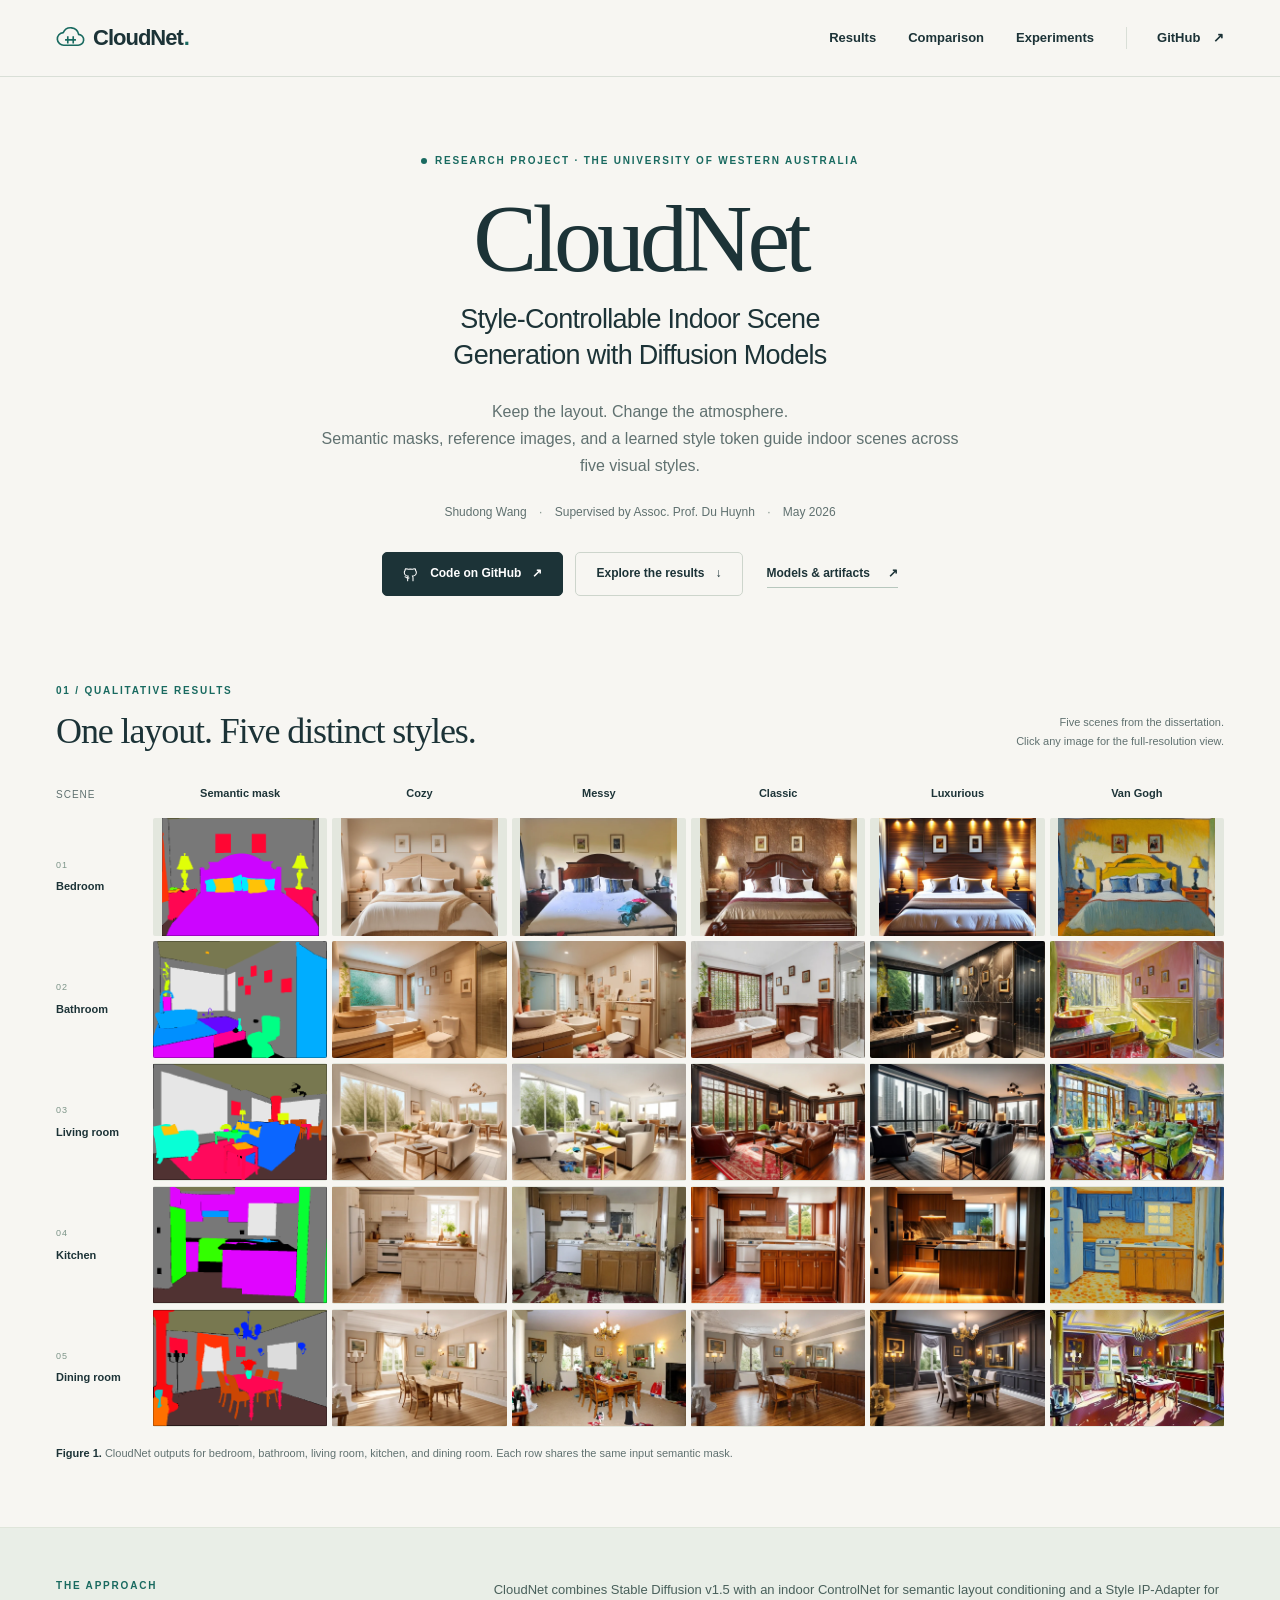
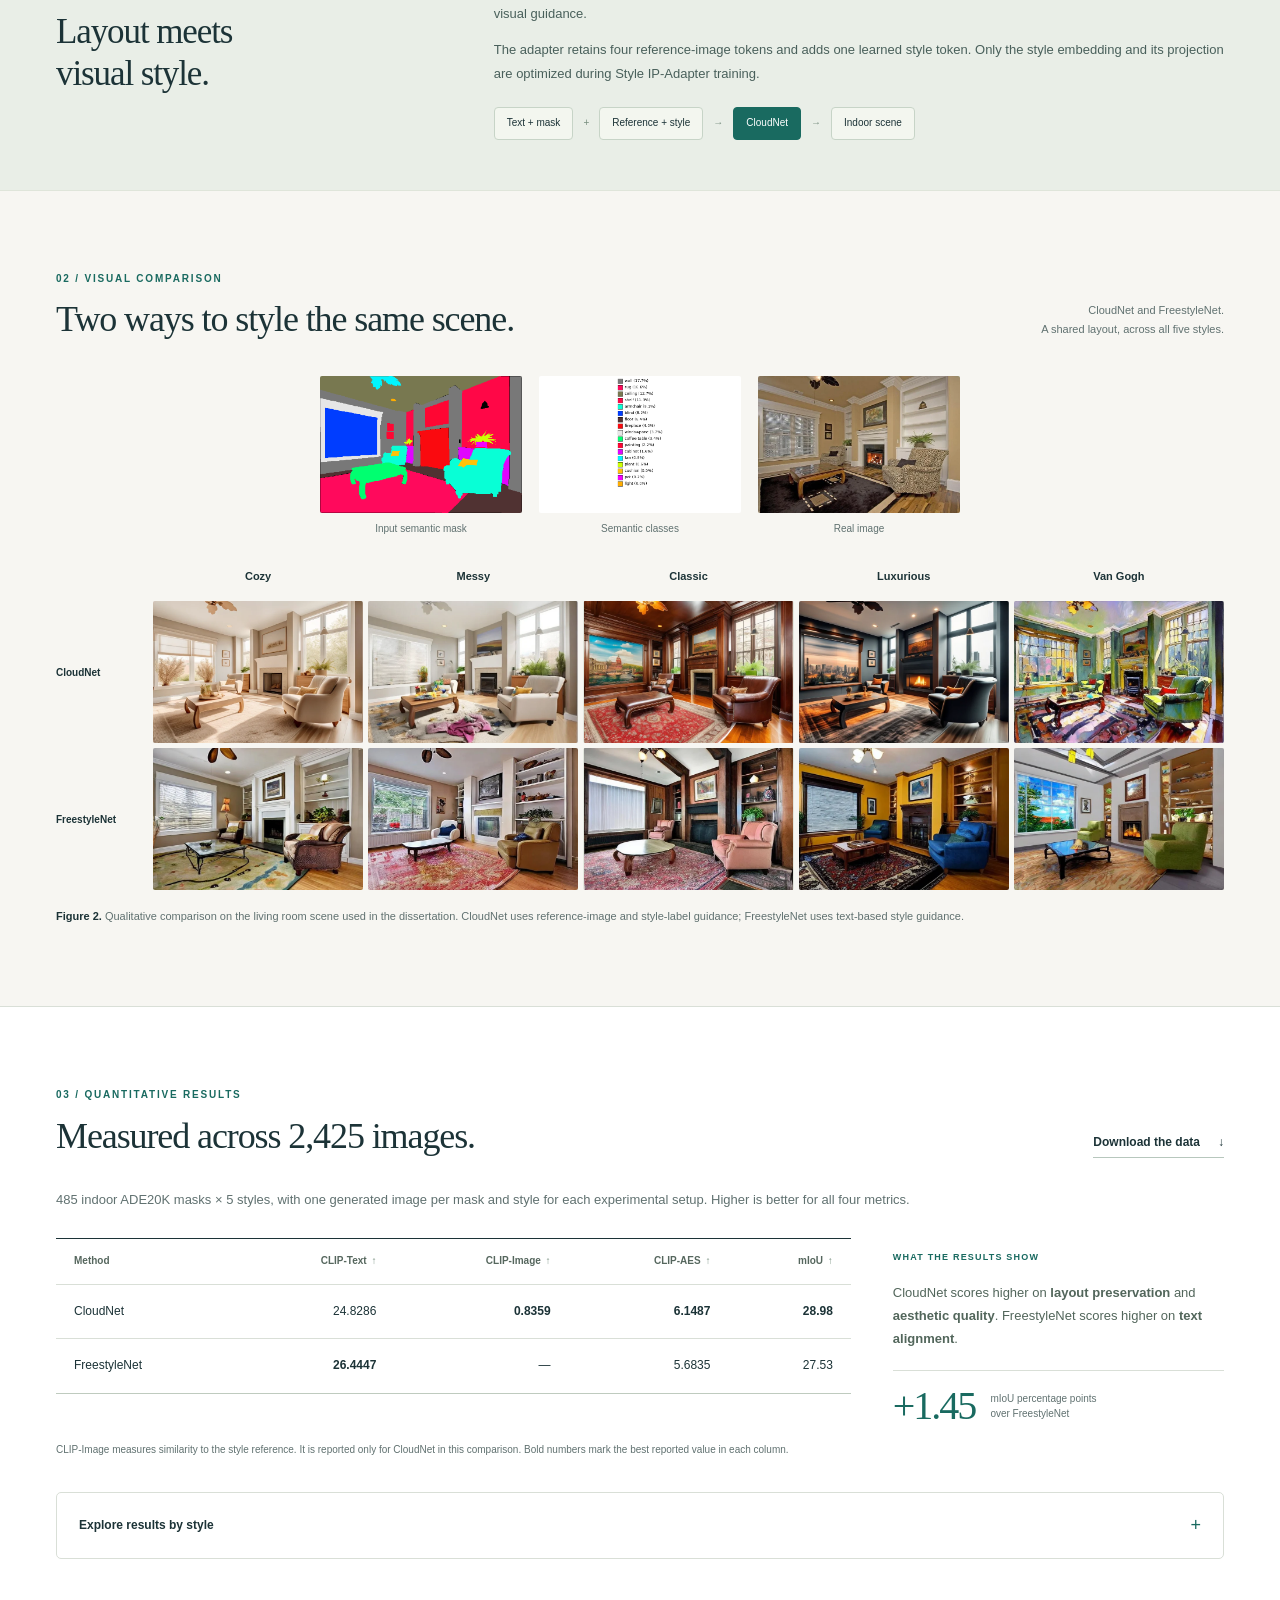
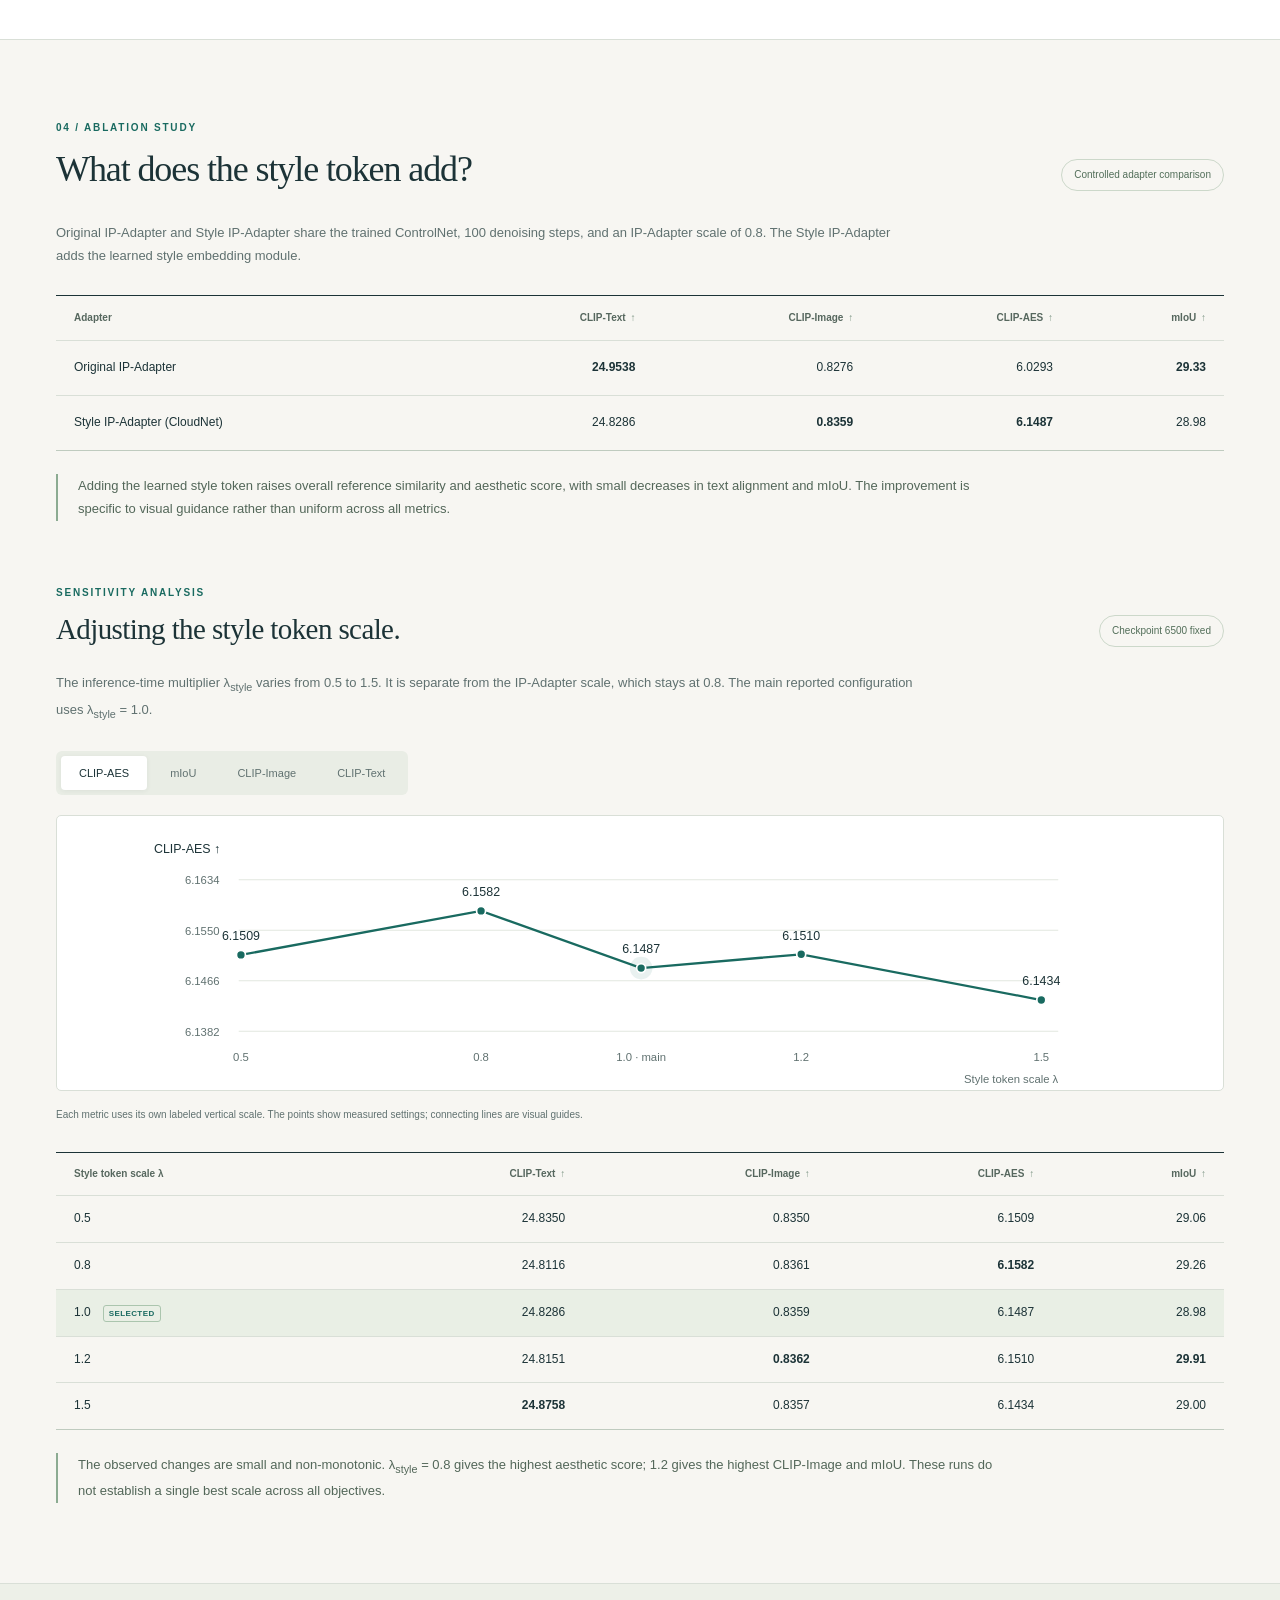
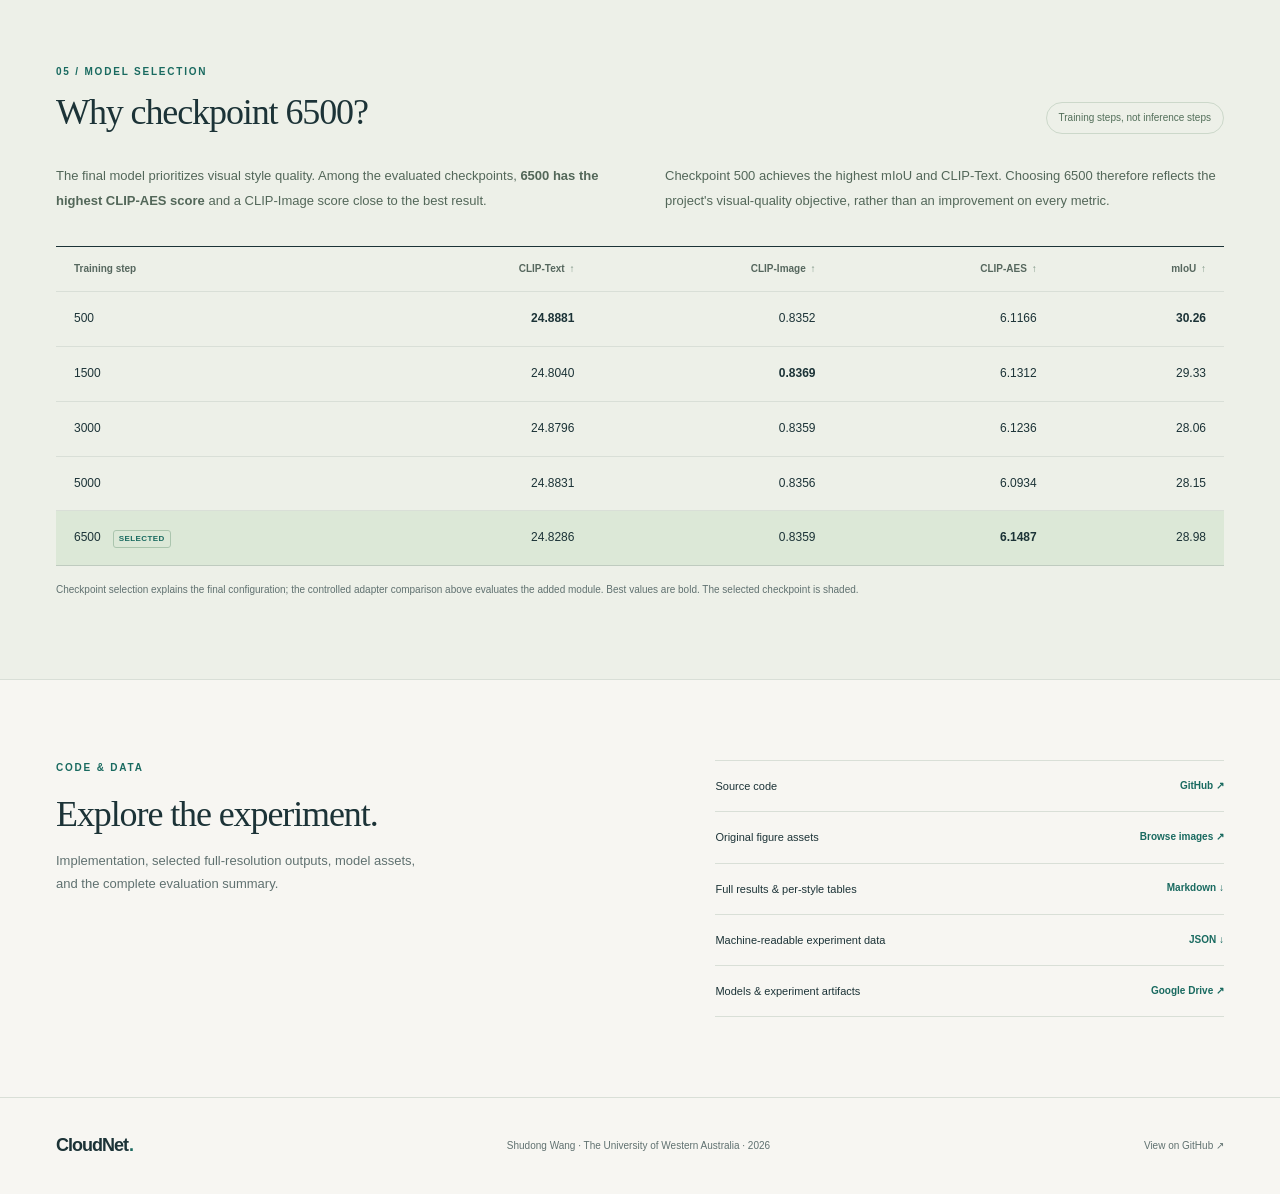
==== docs/index.html @ 9a9d9976 "Add CloudNet research project page and verified experiment results" ====
<!doctype html>
<html lang="en">
<head>
  <meta charset="utf-8">
  <meta name="viewport" content="width=device-width, initial-scale=1">
  <meta name="theme-color" content="#f7f6f2">
  <meta name="description" content="CloudNet: style-controllable indoor scene image generation with diffusion models. Explore five visual styles, semantic layout control, comparisons with FreestyleNet, and ablation studies.">
  <meta property="og:title" content="CloudNet · Style-Controllable Indoor Scene Generation">
  <meta property="og:description" content="One semantic layout, five visual styles. Explore CloudNet's qualitative results, benchmarks, and ablation studies.">
  <meta property="og:type" content="website">
  <meta property="og:url" content="https://cloudwang-uwa.github.io/CloudNet/">
  <meta property="og:image" content="https://cloudwang-uwa.github.io/CloudNet/assets/images/cloudNet/living_room/cozy.webp">
  <title>CloudNet · Style-Controllable Indoor Scene Generation</title>
  <link rel="icon" href="assets/favicon.svg" type="image/svg+xml">
  <link rel="stylesheet" href="assets/site.css">
  <link rel="canonical" href="https://cloudwang-uwa.github.io/CloudNet/">
  <script src="assets/site.js" defer></script>
</head>
<body>
  <a class="skip-link" href="#main">Skip to content</a>
  <header class="site-header">
    <div class="header-inner">
      <a class="wordmark" href="#" aria-label="CloudNet home"><svg viewBox="0 0 32 26" aria-hidden="true"><path d="M9 21h15a6 6 0 0 0 1-12A9 9 0 0 0 8 7a7 7 0 0 0 1 14Z"/><path d="M10 15h12M13 11v8M19 11v8"/></svg>CloudNet<span class="wordmark-dot">.</span></a>
      <nav aria-label="Main navigation"><a href="#results">Results</a><a href="#comparison">Comparison</a><a href="#experiments">Experiments</a><a class="nav-code" href="https://github.com/CloudWang-UWA/CloudNet">GitHub <span aria-hidden="true">↗</span></a></nav>
    </div>
  </header>
  <main id="main">
    <section class="hero container">
      <p class="eyebrow"><span></span> Research project · The University of Western Australia</p>
      <h1>CloudNet</h1>
      <p class="hero-title">Style-Controllable Indoor Scene<br class="desktop-break"> Generation with Diffusion Models</p>
      <p class="hero-description">Keep the layout. Change the atmosphere.<br>Semantic masks, reference images, and a learned style token guide indoor scenes across five visual styles.</p>
      <p class="byline">Shudong Wang <span>·</span> Supervised by Assoc. Prof. Du Huynh <span>·</span> May 2026</p>
      <div class="hero-links"><a class="button button-dark" href="https://github.com/CloudWang-UWA/CloudNet"><svg viewBox="0 0 24 24" aria-hidden="true"><path d="M9 18c-4 1-4-2-6-2m12 6v-4a4 4 0 0 0-1-3c3 0 6-2 6-5a4 4 0 0 0-1-3c0-1 0-2-1-3-2 0-3 1-4 1a13 13 0 0 0-6 0C7 5 6 4 4 4c-1 1-1 2-1 3a4 4 0 0 0-1 3c0 3 3 5 6 5a4 4 0 0 0-1 3v4"/></svg>Code on GitHub <span>↗</span></a><a class="button button-light" href="#quantitative">Explore the results <span>↓</span></a><a class="text-link" href="https://drive.google.com/drive/folders/1iIovFMHSRUaDWqW_M618lsFay0LqDjwX?usp=sharing">Models &amp; artifacts <span>↗</span></a></div>
    </section>

    <section id="results" class="section container gallery-section">
      <div class="section-heading"><div><p class="eyebrow">01 / Qualitative results</p><h2>One layout. Five distinct styles.</h2></div><p class="section-aside">Five scenes from the dissertation.<br>Click any image for the full-resolution view.</p></div>
      <div class="scroll-area" role="region" aria-label="Five scenes and five styles; scroll horizontally on small screens" tabindex="0"><div class="gallery-grid"><div class="grid-corner">Scene</div><div class="column-label">Semantic mask</div><div class="column-label">Cozy</div><div class="column-label">Messy</div><div class="column-label">Classic</div><div class="column-label">Luxurious</div><div class="column-label">Van Gogh</div><div class="row-label"><span>01</span>Bedroom</div><button class="image-button" type="button" data-full="qualitative_results/cloudNet/bedroom/mask.png" data-caption="Bedroom · input semantic mask" aria-label="Enlarge: Bedroom · input semantic mask"><img src="assets/images/cloudNet/bedroom/mask.webp" alt="Bedroom · input semantic mask" width="683" height="512" loading="eager" decoding="async"></button><button class="image-button" type="button" data-full="qualitative_results/cloudNet/bedroom/cozy.png" data-caption="Bedroom · Cozy · CloudNet" aria-label="Enlarge: Bedroom · Cozy · CloudNet"><img src="assets/images/cloudNet/bedroom/cozy.webp" alt="Bedroom · Cozy · CloudNet" width="683" height="512" loading="eager" decoding="async"></button><button class="image-button" type="button" data-full="qualitative_results/cloudNet/bedroom/messy.png" data-caption="Bedroom · Messy · CloudNet" aria-label="Enlarge: Bedroom · Messy · CloudNet"><img src="assets/images/cloudNet/bedroom/messy.webp" alt="Bedroom · Messy · CloudNet" width="683" height="512" loading="eager" decoding="async"></button><button class="image-button" type="button" data-full="qualitative_results/cloudNet/bedroom/classic.png" data-caption="Bedroom · Classic · CloudNet" aria-label="Enlarge: Bedroom · Classic · CloudNet"><img src="assets/images/cloudNet/bedroom/classic.webp" alt="Bedroom · Classic · CloudNet" width="683" height="512" loading="eager" decoding="async"></button><button class="image-button" type="button" data-full="qualitative_results/cloudNet/bedroom/luxurious.png" data-caption="Bedroom · Luxurious · CloudNet" aria-label="Enlarge: Bedroom · Luxurious · CloudNet"><img src="assets/images/cloudNet/bedroom/luxurious.webp" alt="Bedroom · Luxurious · CloudNet" width="683" height="512" loading="eager" decoding="async"></button><button class="image-button" type="button" data-full="qualitative_results/cloudNet/bedroom/van_gogh.png" data-caption="Bedroom · Van Gogh · CloudNet" aria-label="Enlarge: Bedroom · Van Gogh · CloudNet"><img src="assets/images/cloudNet/bedroom/van_gogh.webp" alt="Bedroom · Van Gogh · CloudNet" width="683" height="512" loading="eager" decoding="async"></button><div class="row-label"><span>02</span>Bathroom</div><button class="image-button" type="button" data-full="qualitative_results/cloudNet/bathroom/mask.png" data-caption="Bathroom · input semantic mask" aria-label="Enlarge: Bathroom · input semantic mask"><img src="assets/images/cloudNet/bathroom/mask.webp" alt="Bathroom · input semantic mask" width="720" height="482" loading="eager" decoding="async"></button><button class="image-button" type="button" data-full="qualitative_results/cloudNet/bathroom/cozy.png" data-caption="Bathroom · Cozy · CloudNet" aria-label="Enlarge: Bathroom · Cozy · CloudNet"><img src="assets/images/cloudNet/bathroom/cozy.webp" alt="Bathroom · Cozy · CloudNet" width="720" height="482" loading="eager" decoding="async"></button><button class="image-button" type="button" data-full="qualitative_results/cloudNet/bathroom/messy.png" data-caption="Bathroom · Messy · CloudNet" aria-label="Enlarge: Bathroom · Messy · CloudNet"><img src="assets/images/cloudNet/bathroom/messy.webp" alt="Bathroom · Messy · CloudNet" width="720" height="482" loading="eager" decoding="async"></button><button class="image-button" type="button" data-full="qualitative_results/cloudNet/bathroom/classic.png" data-caption="Bathroom · Classic · CloudNet" aria-label="Enlarge: Bathroom · Classic · CloudNet"><img src="assets/images/cloudNet/bathroom/classic.webp" alt="Bathroom · Classic · CloudNet" width="720" height="482" loading="eager" decoding="async"></button><button class="image-button" type="button" data-full="qualitative_results/cloudNet/bathroom/luxurious.png" data-caption="Bathroom · Luxurious · CloudNet" aria-label="Enlarge: Bathroom · Luxurious · CloudNet"><img src="assets/images/cloudNet/bathroom/luxurious.webp" alt="Bathroom · Luxurious · CloudNet" width="720" height="482" loading="eager" decoding="async"></button><button class="image-button" type="button" data-full="qualitative_results/cloudNet/bathroom/van_gogh.png" data-caption="Bathroom · Van Gogh · CloudNet" aria-label="Enlarge: Bathroom · Van Gogh · CloudNet"><img src="assets/images/cloudNet/bathroom/van_gogh.webp" alt="Bathroom · Van Gogh · CloudNet" width="720" height="482" loading="eager" decoding="async"></button><div class="row-label"><span>03</span>Living room</div><button class="image-button" type="button" data-full="qualitative_results/cloudNet/living_room/mask.png" data-caption="Living room · input semantic mask" aria-label="Enlarge: Living room · input semantic mask"><img src="assets/images/cloudNet/living_room/mask.webp" alt="Living room · input semantic mask" width="720" height="480" loading="eager" decoding="async"></button><button class="image-button" type="button" data-full="qualitative_results/cloudNet/living_room/cozy.png" data-caption="Living room · Cozy · CloudNet" aria-label="Enlarge: Living room · Cozy · CloudNet"><img src="assets/images/cloudNet/living_room/cozy.webp" alt="Living room · Cozy · CloudNet" width="720" height="480" loading="eager" decoding="async"></button><button class="image-button" type="button" data-full="qualitative_results/cloudNet/living_room/messy.png" data-caption="Living room · Messy · CloudNet" aria-label="Enlarge: Living room · Messy · CloudNet"><img src="assets/images/cloudNet/living_room/messy.webp" alt="Living room · Messy · CloudNet" width="720" height="480" loading="eager" decoding="async"></button><button class="image-button" type="button" data-full="qualitative_results/cloudNet/living_room/classic.png" data-caption="Living room · Classic · CloudNet" aria-label="Enlarge: Living room · Classic · CloudNet"><img src="assets/images/cloudNet/living_room/classic.webp" alt="Living room · Classic · CloudNet" width="720" height="480" loading="eager" decoding="async"></button><button class="image-button" type="button" data-full="qualitative_results/cloudNet/living_room/luxurious.png" data-caption="Living room · Luxurious · CloudNet" aria-label="Enlarge: Living room · Luxurious · CloudNet"><img src="assets/images/cloudNet/living_room/luxurious.webp" alt="Living room · Luxurious · CloudNet" width="720" height="480" loading="eager" decoding="async"></button><button class="image-button" type="button" data-full="qualitative_results/cloudNet/living_room/van_gogh.png" data-caption="Living room · Van Gogh · CloudNet" aria-label="Enlarge: Living room · Van Gogh · CloudNet"><img src="assets/images/cloudNet/living_room/van_gogh.webp" alt="Living room · Van Gogh · CloudNet" width="720" height="480" loading="eager" decoding="async"></button><div class="row-label"><span>04</span>Kitchen</div><button class="image-button" type="button" data-full="qualitative_results/cloudNet/kitchen/mask.png" data-caption="Kitchen · input semantic mask" aria-label="Enlarge: Kitchen · input semantic mask"><img src="assets/images/cloudNet/kitchen/mask.webp" alt="Kitchen · input semantic mask" width="720" height="480" loading="eager" decoding="async"></button><button class="image-button" type="button" data-full="qualitative_results/cloudNet/kitchen/cozy.png" data-caption="Kitchen · Cozy · CloudNet" aria-label="Enlarge: Kitchen · Cozy · CloudNet"><img src="assets/images/cloudNet/kitchen/cozy.webp" alt="Kitchen · Cozy · CloudNet" width="720" height="480" loading="eager" decoding="async"></button><button class="image-button" type="button" data-full="qualitative_results/cloudNet/kitchen/messy.png" data-caption="Kitchen · Messy · CloudNet" aria-label="Enlarge: Kitchen · Messy · CloudNet"><img src="assets/images/cloudNet/kitchen/messy.webp" alt="Kitchen · Messy · CloudNet" width="720" height="480" loading="eager" decoding="async"></button><button class="image-button" type="button" data-full="qualitative_results/cloudNet/kitchen/classic.png" data-caption="Kitchen · Classic · CloudNet" aria-label="Enlarge: Kitchen · Classic · CloudNet"><img src="assets/images/cloudNet/kitchen/classic.webp" alt="Kitchen · Classic · CloudNet" width="720" height="480" loading="eager" decoding="async"></button><button class="image-button" type="button" data-full="qualitative_results/cloudNet/kitchen/luxurious.png" data-caption="Kitchen · Luxurious · CloudNet" aria-label="Enlarge: Kitchen · Luxurious · CloudNet"><img src="assets/images/cloudNet/kitchen/luxurious.webp" alt="Kitchen · Luxurious · CloudNet" width="720" height="480" loading="eager" decoding="async"></button><button class="image-button" type="button" data-full="qualitative_results/cloudNet/kitchen/van_gogh.png" data-caption="Kitchen · Van Gogh · CloudNet" aria-label="Enlarge: Kitchen · Van Gogh · CloudNet"><img src="assets/images/cloudNet/kitchen/van_gogh.webp" alt="Kitchen · Van Gogh · CloudNet" width="720" height="480" loading="eager" decoding="async"></button><div class="row-label"><span>05</span>Dining room</div><button class="image-button" type="button" data-full="qualitative_results/cloudNet/dining_room/mask.png" data-caption="Dining room · input semantic mask" aria-label="Enlarge: Dining room · input semantic mask"><img src="assets/images/cloudNet/dining_room/mask.webp" alt="Dining room · input semantic mask" width="720" height="482" loading="eager" decoding="async"></button><button class="image-button" type="button" data-full="qualitative_results/cloudNet/dining_room/cozy.png" data-caption="Dining room · Cozy · CloudNet" aria-label="Enlarge: Dining room · Cozy · CloudNet"><img src="assets/images/cloudNet/dining_room/cozy.webp" alt="Dining room · Cozy · CloudNet" width="720" height="482" loading="eager" decoding="async"></button><button class="image-button" type="button" data-full="qualitative_results/cloudNet/dining_room/messy.png" data-caption="Dining room · Messy · CloudNet" aria-label="Enlarge: Dining room · Messy · CloudNet"><img src="assets/images/cloudNet/dining_room/messy.webp" alt="Dining room · Messy · CloudNet" width="720" height="482" loading="eager" decoding="async"></button><button class="image-button" type="button" data-full="qualitative_results/cloudNet/dining_room/classic.png" data-caption="Dining room · Classic · CloudNet" aria-label="Enlarge: Dining room · Classic · CloudNet"><img src="assets/images/cloudNet/dining_room/classic.webp" alt="Dining room · Classic · CloudNet" width="720" height="482" loading="eager" decoding="async"></button><button class="image-button" type="button" data-full="qualitative_results/cloudNet/dining_room/luxurious.png" data-caption="Dining room · Luxurious · CloudNet" aria-label="Enlarge: Dining room · Luxurious · CloudNet"><img src="assets/images/cloudNet/dining_room/luxurious.webp" alt="Dining room · Luxurious · CloudNet" width="720" height="482" loading="eager" decoding="async"></button><button class="image-button" type="button" data-full="qualitative_results/cloudNet/dining_room/van_gogh.png" data-caption="Dining room · Van Gogh · CloudNet" aria-label="Enlarge: Dining room · Van Gogh · CloudNet"><img src="assets/images/cloudNet/dining_room/van_gogh.webp" alt="Dining room · Van Gogh · CloudNet" width="720" height="482" loading="eager" decoding="async"></button></div></div>
      <p class="figure-note"><span>Figure 1.</span> CloudNet outputs for bedroom, bathroom, living room, kitchen, and dining room. Each row shares the same input semantic mask. <span class="mobile-note">Swipe to see every style.</span></p>
    </section>

    <section class="about-strip"><div class="container about-inner"><div><p class="eyebrow">The approach</p><h2>Layout meets<br>visual style.</h2></div><div><p>CloudNet combines Stable Diffusion v1.5 with an indoor ControlNet for semantic layout conditioning and a Style IP-Adapter for visual guidance.</p><p>The adapter retains four reference-image tokens and adds one learned style token. Only the style embedding and its projection are optimized during Style IP-Adapter training.</p><div class="method-flow" aria-label="Text prompt and semantic mask and reference image plus style label lead to CloudNet then a stylized scene"><span>Text + mask</span><b>+</b><span>Reference + style</span><b>→</b><strong>CloudNet</strong><b>→</b><span>Indoor scene</span></div></div></div></section>

    <section id="comparison" class="section container">
      <div class="section-heading"><div><p class="eyebrow">02 / Visual comparison</p><h2>Two ways to style the same scene.</h2></div><p class="section-aside">CloudNet and FreestyleNet.<br>A shared layout, across all five styles.</p></div>
      <div class="context-row"><figure><button class="image-button" type="button" data-full="qualitative_results/comparison/cloudnet/mask.png" data-caption="Input semantic mask" aria-label="Enlarge: Input semantic mask"><img src="assets/images/comparison/cloudnet/mask.webp" alt="Input semantic mask" width="720" height="487" loading="lazy" decoding="async"></button><figcaption>Input semantic mask</figcaption></figure><figure><button class="image-button" type="button" data-full="qualitative_results/comparison/cloudnet/legend.png" data-caption="Semantic classes" aria-label="Enlarge: Semantic classes"><img src="assets/images/comparison/cloudnet/legend.webp" alt="Semantic classes" width="185" height="512" loading="lazy" decoding="async"></button><figcaption>Semantic classes</figcaption></figure><figure><button class="image-button" type="button" data-full="qualitative_results/comparison/cloudnet/original.png" data-caption="Real image" aria-label="Enlarge: Real image"><img src="assets/images/comparison/cloudnet/original.webp" alt="Real image" width="720" height="487" loading="lazy" decoding="async"></button><figcaption>Real image</figcaption></figure></div><div class="scroll-area"><div class="comparison-grid"><div></div><div class="column-label">Cozy</div><div class="column-label">Messy</div><div class="column-label">Classic</div><div class="column-label">Luxurious</div><div class="column-label">Van Gogh</div><div class="row-label model-label">CloudNet</div><button class="image-button" type="button" data-full="qualitative_results/comparison/cloudnet/cozy.png" data-caption="Living room · Cozy · CloudNet" aria-label="Enlarge: Living room · Cozy · CloudNet"><img src="assets/images/comparison/cloudnet/cozy.webp" alt="Living room · Cozy · CloudNet" width="720" height="487" loading="lazy" decoding="async"></button><button class="image-button" type="button" data-full="qualitative_results/comparison/cloudnet/messy.png" data-caption="Living room · Messy · CloudNet" aria-label="Enlarge: Living room · Messy · CloudNet"><img src="assets/images/comparison/cloudnet/messy.webp" alt="Living room · Messy · CloudNet" width="720" height="487" loading="lazy" decoding="async"></button><button class="image-button" type="button" data-full="qualitative_results/comparison/cloudnet/classic.png" data-caption="Living room · Classic · CloudNet" aria-label="Enlarge: Living room · Classic · CloudNet"><img src="assets/images/comparison/cloudnet/classic.webp" alt="Living room · Classic · CloudNet" width="720" height="487" loading="lazy" decoding="async"></button><button class="image-button" type="button" data-full="qualitative_results/comparison/cloudnet/luxurious.png" data-caption="Living room · Luxurious · CloudNet" aria-label="Enlarge: Living room · Luxurious · CloudNet"><img src="assets/images/comparison/cloudnet/luxurious.webp" alt="Living room · Luxurious · CloudNet" width="720" height="487" loading="lazy" decoding="async"></button><button class="image-button" type="button" data-full="qualitative_results/comparison/cloudnet/van_gogh.png" data-caption="Living room · Van Gogh · CloudNet" aria-label="Enlarge: Living room · Van Gogh · CloudNet"><img src="assets/images/comparison/cloudnet/van_gogh.webp" alt="Living room · Van Gogh · CloudNet" width="720" height="487" loading="lazy" decoding="async"></button><div class="row-label model-label">FreestyleNet</div><button class="image-button" type="button" data-full="qualitative_results/comparison/freestylenet/cozy.png" data-caption="Living room · Cozy · FreestyleNet" aria-label="Enlarge: Living room · Cozy · FreestyleNet"><img src="assets/images/comparison/freestylenet/cozy.webp" alt="Living room · Cozy · FreestyleNet" width="720" height="487" loading="lazy" decoding="async"></button><button class="image-button" type="button" data-full="qualitative_results/comparison/freestylenet/messy.png" data-caption="Living room · Messy · FreestyleNet" aria-label="Enlarge: Living room · Messy · FreestyleNet"><img src="assets/images/comparison/freestylenet/messy.webp" alt="Living room · Messy · FreestyleNet" width="720" height="487" loading="lazy" decoding="async"></button><button class="image-button" type="button" data-full="qualitative_results/comparison/freestylenet/classic.png" data-caption="Living room · Classic · FreestyleNet" aria-label="Enlarge: Living room · Classic · FreestyleNet"><img src="assets/images/comparison/freestylenet/classic.webp" alt="Living room · Classic · FreestyleNet" width="720" height="487" loading="lazy" decoding="async"></button><button class="image-button" type="button" data-full="qualitative_results/comparison/freestylenet/luxurious.png" data-caption="Living room · Luxurious · FreestyleNet" aria-label="Enlarge: Living room · Luxurious · FreestyleNet"><img src="assets/images/comparison/freestylenet/luxurious.webp" alt="Living room · Luxurious · FreestyleNet" width="720" height="487" loading="lazy" decoding="async"></button><button class="image-button" type="button" data-full="qualitative_results/comparison/freestylenet/van_gogh.png" data-caption="Living room · Van Gogh · FreestyleNet" aria-label="Enlarge: Living room · Van Gogh · FreestyleNet"><img src="assets/images/comparison/freestylenet/van_gogh.webp" alt="Living room · Van Gogh · FreestyleNet" width="720" height="487" loading="lazy" decoding="async"></button></div></div>
      <p class="figure-note"><span>Figure 2.</span> Qualitative comparison on the living room scene used in the dissertation. CloudNet uses reference-image and style-label guidance; FreestyleNet uses text-based style guidance.</p>
    </section>

    <section id="quantitative" class="section section-tinted">
      <div class="container">
        <div class="section-heading"><div><p class="eyebrow">03 / Quantitative results</p><h2>Measured across 2,425 images.</h2></div><a class="text-link" href="assets/results.csv" download>Download the data <span>↓</span></a></div>
        <p class="section-intro">485 indoor ADE20K masks × 5 styles, with one generated image per mask and style for each experimental setup. Higher is better for all four metrics.</p>
        <div class="benchmark-layout"><div class="table-wrap"><table><caption class="sr-only">Method</caption><thead><tr><th scope="col">Method</th><th scope="col">CLIP-Text <span aria-label="higher is better">↑</span></th><th scope="col">CLIP-Image <span aria-label="higher is better">↑</span></th><th scope="col">CLIP-AES <span aria-label="higher is better">↑</span></th><th scope="col">mIoU <span aria-label="higher is better">↑</span></th></tr></thead><tbody><tr><th scope="row">CloudNet</th><td>24.8286</td><td><strong>0.8359</strong></td><td><strong>6.1487</strong></td><td><strong>28.98</strong></td></tr><tr><th scope="row">FreestyleNet</th><td><strong>26.4447</strong></td><td><span aria-label="Not reported">—</span></td><td>5.6835</td><td>27.53</td></tr></tbody></table></div><div class="finding"><span class="finding-label">What the results show</span><p>CloudNet scores higher on <strong>layout preservation</strong> and <strong>aesthetic quality</strong>. FreestyleNet scores higher on <strong>text alignment</strong>.</p><div class="delta-line"><strong>+1.45</strong><span>mIoU percentage points<br>over FreestyleNet</span></div></div></div>
        <p class="table-note">CLIP-Image measures similarity to the style reference. It is reported only for CloudNet in this comparison. Bold numbers mark the best reported value in each column.</p>
        <details class="style-details"><summary>Explore results by style <span aria-hidden="true">+</span></summary><div class="style-explorer"><div class="explorer-controls"><p>Compare the two methods across individual styles.</p><label>Metric <select id="style-metric"><option value="miou">mIoU · layout preservation</option><option value="clip_aes">CLIP-AES · aesthetic quality</option><option value="clip_text">CLIP-Text · text alignment</option></select></label></div><div class="chart-legend"><span class="legend-cloud">CloudNet</span><span class="legend-free">FreestyleNet</span></div><div id="style-chart" aria-live="polite"></div><p class="table-note">Bar lengths start at zero. Exact scores are shown beside each bar.</p></div></details>
      </div>
    </section>

    <section id="experiments" class="section container">
      <div class="section-heading"><div><p class="eyebrow">04 / Ablation study</p><h2>What does the style token add?</h2></div><span class="study-tag">Controlled adapter comparison</span></div>
      <p class="section-intro">Original IP-Adapter and Style IP-Adapter share the trained ControlNet, 100 denoising steps, and an IP-Adapter scale of 0.8. The Style IP-Adapter adds the learned style embedding module.</p>
      <div class="table-wrap"><table><caption class="sr-only">Adapter</caption><thead><tr><th scope="col">Adapter</th><th scope="col">CLIP-Text <span aria-label="higher is better">↑</span></th><th scope="col">CLIP-Image <span aria-label="higher is better">↑</span></th><th scope="col">CLIP-AES <span aria-label="higher is better">↑</span></th><th scope="col">mIoU <span aria-label="higher is better">↑</span></th></tr></thead><tbody><tr><th scope="row">Original IP-Adapter</th><td><strong>24.9538</strong></td><td>0.8276</td><td>6.0293</td><td><strong>29.33</strong></td></tr><tr><th scope="row">Style IP-Adapter (CloudNet)</th><td>24.8286</td><td><strong>0.8359</strong></td><td><strong>6.1487</strong></td><td>28.98</td></tr></tbody></table></div>
      <p class="study-takeaway">Adding the learned style token raises overall reference similarity and aesthetic score, with small decreases in text alignment and mIoU. The improvement is specific to visual guidance rather than uniform across all metrics.</p>

      <div class="subsection-heading"><div><p class="eyebrow">Sensitivity analysis</p><h3>Adjusting the style token scale.</h3></div><span class="study-tag">Checkpoint 6500 fixed</span></div>
      <p class="section-intro">The inference-time multiplier λ<sub>style</sub> varies from 0.5 to 1.5. It is separate from the IP-Adapter scale, which stays at 0.8. The main reported configuration uses λ<sub>style</sub> = 1.0.</p>
      <div class="trend-controls" role="group" aria-label="Style token scale chart metric"><button type="button" data-trend="clip_aes" aria-pressed="true">CLIP-AES</button><button type="button" data-trend="miou" aria-pressed="false">mIoU</button><button type="button" data-trend="clip_image" aria-pressed="false">CLIP-Image</button><button type="button" data-trend="clip_text" aria-pressed="false">CLIP-Text</button></div>
      <div id="scale-chart" class="trend-chart" aria-live="polite"></div>
      <p class="table-note">Each metric uses its own labeled vertical scale. The points show measured settings; connecting lines are visual guides.</p>
      <div class="table-wrap compact-table"><table><caption class="sr-only">Style token scale λ</caption><thead><tr><th scope="col">Style token scale λ</th><th scope="col">CLIP-Text <span aria-label="higher is better">↑</span></th><th scope="col">CLIP-Image <span aria-label="higher is better">↑</span></th><th scope="col">CLIP-AES <span aria-label="higher is better">↑</span></th><th scope="col">mIoU <span aria-label="higher is better">↑</span></th></tr></thead><tbody><tr><th scope="row">0.5</th><td>24.8350</td><td>0.8350</td><td>6.1509</td><td>29.06</td></tr><tr><th scope="row">0.8</th><td>24.8116</td><td>0.8361</td><td><strong>6.1582</strong></td><td>29.26</td></tr><tr class="selected-row"><th scope="row">1.0<span class="row-badge">Selected</span></th><td>24.8286</td><td>0.8359</td><td>6.1487</td><td>28.98</td></tr><tr><th scope="row">1.2</th><td>24.8151</td><td><strong>0.8362</strong></td><td>6.1510</td><td><strong>29.91</strong></td></tr><tr><th scope="row">1.5</th><td><strong>24.8758</strong></td><td>0.8357</td><td>6.1434</td><td>29.00</td></tr></tbody></table></div>
      <p class="study-takeaway">The observed changes are small and non-monotonic. λ<sub>style</sub> = 0.8 gives the highest aesthetic score; 1.2 gives the highest CLIP-Image and mIoU. These runs do not establish a single best scale across all objectives.</p>
    </section>

    <section id="checkpoint" class="section checkpoint-section"><div class="container">
      <div class="section-heading"><div><p class="eyebrow">05 / Model selection</p><h2>Why checkpoint 6500?</h2></div><span class="study-tag">Training steps, not inference steps</span></div>
      <div class="checkpoint-explanation"><p>The final model prioritizes visual style quality. Among the evaluated checkpoints, <strong>6500 has the highest CLIP-AES score</strong> and a CLIP-Image score close to the best result.</p><p>Checkpoint 500 achieves the highest mIoU and CLIP-Text. Choosing 6500 therefore reflects the project's visual-quality objective, rather than an improvement on every metric.</p></div>
      <div class="table-wrap"><table><caption class="sr-only">Training step</caption><thead><tr><th scope="col">Training step</th><th scope="col">CLIP-Text <span aria-label="higher is better">↑</span></th><th scope="col">CLIP-Image <span aria-label="higher is better">↑</span></th><th scope="col">CLIP-AES <span aria-label="higher is better">↑</span></th><th scope="col">mIoU <span aria-label="higher is better">↑</span></th></tr></thead><tbody><tr><th scope="row">500</th><td><strong>24.8881</strong></td><td>0.8352</td><td>6.1166</td><td><strong>30.26</strong></td></tr><tr><th scope="row">1500</th><td>24.8040</td><td><strong>0.8369</strong></td><td>6.1312</td><td>29.33</td></tr><tr><th scope="row">3000</th><td>24.8796</td><td>0.8359</td><td>6.1236</td><td>28.06</td></tr><tr><th scope="row">5000</th><td>24.8831</td><td>0.8356</td><td>6.0934</td><td>28.15</td></tr><tr class="selected-row"><th scope="row">6500<span class="row-badge">Selected</span></th><td>24.8286</td><td>0.8359</td><td><strong>6.1487</strong></td><td>28.98</td></tr></tbody></table></div>
      <p class="table-note">Checkpoint selection explains the final configuration; the controlled adapter comparison above evaluates the added module. Best values are bold. The selected checkpoint is shaded.</p>
    </div></section>

    <section class="section container reproducibility" id="resources"><div><p class="eyebrow">Code &amp; data</p><h2>Explore the experiment.</h2><p>Implementation, selected full-resolution outputs, model assets, and the complete evaluation summary.</p></div><div class="resource-links"><a href="https://github.com/CloudWang-UWA/CloudNet"><span>Source code</span><b>GitHub ↗</b></a><a href="https://github.com/CloudWang-UWA/CloudNet/tree/main/docs/qualitative_results"><span>Original figure assets</span><b>Browse images ↗</b></a><a href="assets/evaluation.md" download><span>Full results &amp; per-style tables</span><b>Markdown ↓</b></a><a href="assets/results.json" download><span>Machine-readable experiment data</span><b>JSON ↓</b></a><a href="https://drive.google.com/drive/folders/1iIovFMHSRUaDWqW_M618lsFay0LqDjwX?usp=sharing"><span>Models &amp; experiment artifacts</span><b>Google Drive ↗</b></a></div></section>
  </main>
  <footer><div class="container footer-inner"><a class="wordmark" href="#">CloudNet<span class="wordmark-dot">.</span></a><p>Shudong Wang · The University of Western Australia · 2026</p><a href="https://github.com/CloudWang-UWA/CloudNet">View on GitHub ↗</a></div></footer>
  <dialog id="image-dialog" aria-labelledby="image-caption"><div class="lightbox-toolbar"><p id="image-caption"></p><button id="close-dialog" type="button" aria-label="Close image">Close <span aria-hidden="true">×</span></button></div><img id="full-image" alt=""><a id="original-image-link" target="_blank" rel="noopener">Open original image ↗</a></dialog>
  <script id="experiment-data" type="application/json">{"benchmark": [{"name": "CloudNet", "clip_text": 24.8286, "clip_image": 0.8359, "clip_aes": 6.1487, "miou": 28.98}, {"name": "FreestyleNet", "clip_text": 26.4447, "clip_image": null, "clip_aes": 5.6835, "miou": 27.53}], "ablation": [{"name": "Original IP-Adapter", "clip_text": 24.9538, "clip_image": 0.8276, "clip_aes": 6.0293, "miou": 29.33}, {"name": "Style IP-Adapter (CloudNet)", "clip_text": 24.8286, "clip_image": 0.8359, "clip_aes": 6.1487, "miou": 28.98}], "checkpoints": [{"name": "500", "clip_text": 24.8881, "clip_image": 0.8352, "clip_aes": 6.1166, "miou": 30.26}, {"name": "1500", "clip_text": 24.804, "clip_image": 0.8369, "clip_aes": 6.1312, "miou": 29.33}, {"name": "3000", "clip_text": 24.8796, "clip_image": 0.8359, "clip_aes": 6.1236, "miou": 28.06}, {"name": "5000", "clip_text": 24.8831, "clip_image": 0.8356, "clip_aes": 6.0934, "miou": 28.15}, {"name": "6500", "clip_text": 24.8286, "clip_image": 0.8359, "clip_aes": 6.1487, "miou": 28.98}], "scales": [{"name": "0.5", "clip_text": 24.835, "clip_image": 0.835, "clip_aes": 6.1509, "miou": 29.06}, {"name": "0.8", "clip_text": 24.8116, "clip_image": 0.8361, "clip_aes": 6.1582, "miou": 29.26}, {"name": "1.0", "clip_text": 24.8286, "clip_image": 0.8359, "clip_aes": 6.1487, "miou": 28.98}, {"name": "1.2", "clip_text": 24.8151, "clip_image": 0.8362, "clip_aes": 6.151, "miou": 29.91}, {"name": "1.5", "clip_text": 24.8758, "clip_image": 0.8357, "clip_aes": 6.1434, "miou": 29.0}], "styleComparison": [{"style": "Cozy", "cloudnet": {"clip_text": 25.5248, "clip_image": 0.8755, "clip_aes": 6.1824, "miou": 33.46}, "freestylenet": {"clip_text": 26.5076, "clip_image": null, "clip_aes": 5.5121, "miou": 33.63}}, {"style": "Messy", "cloudnet": {"clip_text": 24.1751, "clip_image": 0.7359, "clip_aes": 5.4778, "miou": 29.84}, "freestylenet": {"clip_text": 27.2103, "clip_image": null, "clip_aes": 5.5604, "miou": 27.19}}, {"style": "Classic", "cloudnet": {"clip_text": 25.3165, "clip_image": 0.8589, "clip_aes": 6.2464, "miou": 34.56}, "freestylenet": {"clip_text": 24.9229, "clip_image": null, "clip_aes": 5.7801, "miou": 29.5}}, {"style": "Luxurious", "cloudnet": {"clip_text": 25.705, "clip_image": 0.8957, "clip_aes": 6.0467, "miou": 32.36}, "freestylenet": {"clip_text": 25.4575, "clip_image": null, "clip_aes": 5.5378, "miou": 32.61}}, {"style": "Van Gogh", "cloudnet": {"clip_text": 23.4217, "clip_image": 0.8136, "clip_aes": 6.7902, "miou": 26.39}, "freestylenet": {"clip_text": 28.1252, "clip_image": null, "clip_aes": 6.0268, "miou": 25.52}}, {"style": "Overall", "cloudnet": {"clip_text": 24.8286, "clip_image": 0.8359, "clip_aes": 6.1487, "miou": 28.98}, "freestylenet": {"clip_text": 26.4447, "clip_image": null, "clip_aes": 5.6835, "miou": 27.53}}], "source": "https://github.com/CloudWang-UWA/CloudNet/blob/main/results/cloudnet_evaluation_comparison.md", "summary_sha256": "86a9b7cc9f95d032a4d70359f48fee7f14c7298661e6d78eb795a0dedd5ce39d"}</script>
</body>
</html>
---- docs/assets/site.css ----
:root{--paper:#f7f6f2;--ink:#1c3337;--muted:#607170;--teal:#196a60;--line:#d9dfd7;--mint:#e9eee7;--white:#fff;--serif:Georgia,"Times New Roman",serif;--sans:Inter,"Segoe UI",Arial,sans-serif}
*{box-sizing:border-box}html{scroll-behavior:smooth;scroll-padding-top:90px}body{margin:0;background:var(--paper);color:var(--ink);font-family:var(--sans);font-size:16px;line-height:1.65;-webkit-font-smoothing:antialiased}a{color:inherit;text-decoration:none}button,select{font:inherit}button,a,select,summary{-webkit-tap-highlight-color:transparent}button{cursor:pointer}a:focus-visible,button:focus-visible,select:focus-visible,summary:focus-visible,[tabindex]:focus-visible{outline:3px solid #238c79;outline-offset:5px}::selection{background:#bdd8c9}img{max-width:100%;display:block}svg{display:block}.container{width:min(1280px,calc(100% - 112px));margin-inline:auto}.site-header{position:sticky;top:0;z-index:20;border-bottom:1px solid var(--line);background:rgba(247,246,242,.96);backdrop-filter:blur(14px)}.header-inner{height:76px;max-width:1440px;padding:0 56px;margin:auto;display:flex;align-items:center;justify-content:space-between}.wordmark{font-size:22px;font-weight:750;letter-spacing:-1px;display:inline-flex;gap:8px;align-items:center}.wordmark>svg{width:29px;height:26px;fill:none;stroke:var(--teal);stroke-width:1.8}.wordmark-dot{color:var(--teal);margin-left:-7px}nav{display:flex;gap:32px;align-items:center;font-size:13px;font-weight:600}nav a{transition:color .18s}nav a:hover{color:var(--teal)}.nav-code{border-left:1px solid var(--line);padding-left:30px}.nav-code span{margin-left:9px}.hero{padding-top:76px;padding-bottom:67px;text-align:center}.eyebrow{font-size:10px;font-weight:700;letter-spacing:1.8px;text-transform:uppercase;color:var(--teal);margin:0 0 16px}.hero .eyebrow{display:flex;align-items:center;justify-content:center;gap:8px}.hero .eyebrow>span{height:6px;width:6px;border-radius:50%;background:var(--teal)}h1{font-family:var(--serif);font-size:96px;line-height:1.02;letter-spacing:-5px;font-weight:400;margin:20px 0 15px}.hero-title{font-size:27px;line-height:1.3;letter-spacing:-.7px;font-weight:500;margin:0}.hero-description{color:var(--muted);font-size:16px;line-height:1.7;margin:25px auto 0;max-width:660px}.byline{font-size:12px;color:var(--muted);margin:24px 0}.byline>span{margin:0 9px;color:#84958e}.hero-links{display:flex;align-items:center;justify-content:center;gap:12px;margin-top:29px}.button{height:44px;padding:0 20px;border-radius:5px;display:inline-flex;align-items:center;gap:11px;font-size:12px;font-weight:600;transition:background .18s,transform .18s}.button:hover{transform:translateY(-2px)}.button-dark{background:var(--ink);color:#fff;border:1px solid var(--ink)}.button-dark:hover{background:#315354}.button svg{height:16px;width:16px;fill:none;stroke:currentColor;stroke-width:1.6;stroke-linecap:round;stroke-linejoin:round}.button-light{border:1px solid #cdd5cc}.button-light:hover{background:var(--mint)}.text-link{font-size:12px;font-weight:600;display:inline-flex;align-items:center;gap:18px;border-bottom:1px solid #b7c7bd;padding:4px 0}.text-link:hover{color:var(--teal)}.hero .text-link{margin-left:12px}.section{padding-top:80px;padding-bottom:80px}.gallery-section{padding-top:20px;padding-bottom:65px}.section-heading{display:flex;gap:25px;justify-content:space-between;align-items:flex-end;margin-bottom:30px}h2{font-family:var(--serif);font-size:36px;font-weight:400;line-height:1.2;letter-spacing:-1.1px;margin:0}h3{font-family:var(--serif);font-size:29px;font-weight:400;line-height:1.25;letter-spacing:-.6px;margin:0}.section-heading .eyebrow{margin-bottom:11px}.section-aside{font-size:11px;line-height:1.7;color:var(--muted);margin:0 0 3px;text-align:right}.scroll-area{overflow-x:auto;overscroll-behavior-x:contain}.gallery-grid{display:grid;grid-template-columns:92px repeat(6,minmax(0,1fr));gap:5px;align-items:stretch;min-width:800px}.column-label{font-size:11px;font-weight:600;text-align:center;padding:0 4px 11px;display:flex;justify-content:center;align-items:end}.grid-corner{color:var(--muted);font-size:10px;text-transform:uppercase;letter-spacing:1px;padding-top:3px}.row-label{font-size:11px;font-weight:600;line-height:1.5;display:flex;flex-direction:column;justify-content:center;align-items:start;gap:6px;padding:10px 12px 10px 0}.row-label>span{font-size:9px;color:#7d9589;letter-spacing:1px;font-weight:500}.image-button{border:0;padding:0;background:#e3e7de;position:relative;overflow:hidden;border-radius:2px;width:100%;aspect-ratio:1.48;display:block}.image-button img{height:100%;width:100%;object-fit:contain;transition:transform .35s,filter .35s}.image-button:hover img{transform:scale(1.025);filter:brightness(1.05)}.image-button::after{content:"↗";position:absolute;bottom:7px;right:7px;background:rgba(255,255,255,.9);width:21px;height:21px;border-radius:50%;font-size:12px;line-height:21px;color:var(--ink);opacity:0;transition:opacity .15s}.image-button:hover::after,.image-button:focus-visible::after{opacity:1}.figure-note{color:var(--muted);font-size:11px;line-height:1.7;margin:17px 0 0;max-width:950px}.figure-note>span:first-child{font-weight:700;color:var(--ink)}.mobile-note{display:none}.about-strip{background:var(--mint);border-top:1px solid #dfe5da;border-bottom:1px solid #dfe5da}.about-inner{display:grid;grid-template-columns:1fr 2.1fr;gap:90px;padding-block:50px}.about-inner h2{font-size:35px}.about-inner p:not(.eyebrow){font-size:13px;color:#49605b;margin:0 0 13px;line-height:1.8}.method-flow{display:flex;align-items:center;gap:10px;flex-wrap:wrap;font-size:10px;margin-top:22px}.method-flow>span,.method-flow>strong{border:1px solid #c7d4c7;border-radius:4px;padding:7px 12px;background:#f3f6ef;font-weight:500}.method-flow>strong{background:var(--teal);color:white;border-color:var(--teal)}.method-flow>b{font-weight:400;color:#798f80}.context-row{display:grid;grid-template-columns:1fr 1fr 1fr;gap:17px;width:min(640px,100%);margin:35px auto 30px}.context-row figure{margin:0}.context-row figure:nth-child(2) .image-button{background:#fff}.context-row figcaption{font-size:10px;text-align:center;color:var(--muted);margin-top:8px}.comparison-grid{display:grid;grid-template-columns:92px repeat(5,minmax(0,1fr));gap:5px;min-width:800px}.model-label{font-size:10px;word-break:normal}.section-tinted{background:#fff;border-block:1px solid var(--line)}.section-intro{font-size:13px;line-height:1.8;color:var(--muted);max-width:860px;margin:0 0 27px}.benchmark-layout{display:grid;grid-template-columns:minmax(0,2.4fr) minmax(230px,1fr);gap:42px;align-items:start}.table-wrap{overflow-x:auto}table{border-collapse:collapse;width:100%;font-size:12px;text-align:right;font-variant-numeric:tabular-nums;white-space:nowrap}th,td{padding:17px 18px;border-bottom:1px solid var(--line)}thead{border-top:1px solid var(--ink);border-bottom:1px solid var(--ink)}thead th{font-size:10px;font-weight:600;color:#56675e;padding-top:14px;padding-bottom:14px}thead th span{color:#7b9383;margin-left:2px}th:first-child{text-align:left}tbody th{font-size:12px;font-weight:500}td strong{font-weight:750;color:var(--ink)}tbody tr:last-child th,tbody tr:last-child td{border-bottom:1px solid #bfcbbf}.finding{padding-top:4px}.finding-label{font-size:9px;letter-spacing:1.2px;color:var(--teal);font-weight:700;text-transform:uppercase}.finding p{font-size:13px;line-height:1.8;margin:12px 0 19px;color:#52665b}.finding strong{font-weight:650}.delta-line{display:flex;align-items:center;gap:15px;border-top:1px solid var(--line);padding-top:15px}.delta-line>strong{font-family:var(--serif);font-size:40px;line-height:1;letter-spacing:-2px;font-weight:400;color:var(--teal)}.delta-line>span{font-size:10px;line-height:1.5;color:var(--muted)}.table-note{font-size:10px;color:var(--muted);line-height:1.8;margin:15px 0 0}.style-details{border:1px solid var(--line);border-radius:5px;margin-top:33px}.style-details summary{padding:18px 22px;display:flex;justify-content:space-between;align-items:center;cursor:pointer;font-size:12px;font-weight:600;list-style:none}.style-details summary::-webkit-details-marker{display:none}.style-details summary span{color:var(--teal);font-size:18px;font-weight:400}.style-details[open] summary span{transform:rotate(45deg)}.style-explorer{padding:0 24px 25px}.explorer-controls{display:flex;align-items:center;justify-content:space-between;gap:20px;margin:0 0 15px}.explorer-controls p{font-size:12px;color:var(--muted)}.explorer-controls label{display:flex;align-items:center;gap:10px;font-size:10px;white-space:nowrap}select{border:1px solid #c9d3c7;border-radius:4px;background:var(--paper);color:var(--ink);font-size:11px;padding:8px}.chart-legend{display:flex;gap:20px;justify-content:flex-end;font-size:10px;color:var(--muted);margin-bottom:17px}.chart-legend>span:before{content:"";display:inline-block;width:8px;height:8px;border-radius:2px;margin-right:7px;background:var(--teal)}.chart-legend>.legend-free:before{background:#acb8aa}.style-bars{display:grid;grid-template-columns:84px 1fr;gap:15px 20px;align-items:center}.bar-label{font-size:11px}.bar-pair{display:grid;gap:5px}.bar-track{height:20px;display:flex;align-items:center;gap:10px}.bar-fill{height:12px;background:var(--teal);min-width:2px;border-radius:1px}.bar-fill.freestyle{background:#acb8aa}.bar-value{font-size:10px;font-variant-numeric:tabular-nums;min-width:46px}.study-tag{font-size:10px;border:1px solid #ccd8ca;border-radius:30px;padding:7px 12px;color:#526e59;white-space:nowrap}.study-takeaway{font-size:13px;line-height:1.8;margin:23px 0 0;padding-left:20px;border-left:2px solid #8cab92;color:#536759;max-width:950px}.subsection-heading{display:flex;align-items:flex-end;justify-content:space-between;gap:20px;margin:64px 0 24px}.subsection-heading .eyebrow{margin-bottom:10px}.trend-controls{display:flex;gap:5px;flex-wrap:wrap;padding:5px;background:#e9ede5;border-radius:6px;width:fit-content}.trend-controls button{border:0;border-radius:4px;background:transparent;padding:8px 18px;font-size:11px;font-weight:500;color:var(--muted)}.trend-controls button[aria-pressed=true]{background:white;box-shadow:0 1px 5px #1c333710;color:var(--ink)}.trend-chart{margin-top:20px;background:#fff;border:1px solid var(--line);border-radius:5px;padding:14px 20px 0}.trend-chart svg{width:100%;height:auto;max-height:260px}.compact-table{margin-top:28px}.compact-table th,.compact-table td{padding-block:13px}.selected-row{background:#e9efe5}.row-badge{display:inline-block;margin-left:12px;font-size:8px;font-weight:600;letter-spacing:.4px;color:var(--teal);border:1px solid #abc5ae;border-radius:3px;padding:1px 5px;text-transform:uppercase}.checkpoint-section{background:#edf0e8;border-block:1px solid var(--line)}.checkpoint-explanation{display:grid;grid-template-columns:1fr 1fr;gap:50px;margin:0 0 32px}.checkpoint-explanation p{font-size:13px;line-height:1.9;color:#536759;margin:0}.checkpoint-section .selected-row{background:#dce8d7}.reproducibility{display:grid;grid-template-columns:1.1fr 1fr;gap:100px}.reproducibility p:not(.eyebrow){font-size:13px;line-height:1.8;color:var(--muted);max-width:380px}.resource-links>a{display:flex;justify-content:space-between;align-items:center;padding:16px 0;border-bottom:1px solid var(--line);gap:20px;font-size:11px}.resource-links>a:first-child{border-top:1px solid var(--line)}.resource-links b{font-size:10px;font-weight:600;color:var(--teal);white-space:nowrap}.resource-links>a:hover span{text-decoration:underline;text-underline-offset:3px}footer{border-top:1px solid var(--line)}.footer-inner{display:flex;justify-content:space-between;align-items:center;gap:20px;padding-block:30px}footer .wordmark{font-size:18px}footer p,footer a:not(.wordmark){font-size:10px;color:var(--muted)}dialog{padding:18px 24px 22px;border:1px solid #aabeb0;border-radius:8px;background:var(--paper);max-width:min(92vw,1200px);max-height:94vh;width:max-content;box-shadow:0 30px 100px #132a3533}dialog::backdrop{background:#142425cf;backdrop-filter:blur(5px)}.lightbox-toolbar{display:flex;align-items:center;justify-content:space-between;gap:30px;margin-bottom:13px}.lightbox-toolbar p{font-size:12px;margin:0}.lightbox-toolbar button{border:0;background:transparent;color:var(--ink);font-size:12px;padding:6px 0 6px 18px;white-space:nowrap}.lightbox-toolbar button span{font-size:23px;vertical-align:-2px;margin-left:9px}#full-image{max-height:calc(88vh - 100px);max-width:100%;width:auto;object-fit:contain;margin-inline:auto}#original-image-link{display:block;text-align:right;font-size:10px;margin-top:12px;color:var(--teal)}.sr-only,.skip-link:not(:focus){position:absolute;width:1px;height:1px;margin:-1px;padding:0;overflow:hidden;clip:rect(0,0,0,0);white-space:nowrap;border:0}.skip-link:focus{position:fixed;top:10px;left:10px;background:white;z-index:100;padding:10px}
@media(min-width:1500px){.hero{padding-top:90px}.gallery-grid .image-button{aspect-ratio:1.48}}
@media(max-width:1000px){.container{width:calc(100% - 64px)}.header-inner{padding-inline:32px}.hero{padding-top:60px}.section{padding-block:60px}.gallery-section{padding-top:12px}.benchmark-layout{grid-template-columns:1fr}.finding{display:grid;grid-template-columns:1fr 1fr;gap:12px 24px;align-items:center}.finding-label{grid-column:1/-1}.finding p{margin:0}.delta-line{border:0;padding:0}.reproducibility{gap:45px}.about-inner{gap:45px;grid-template-columns:1fr 2fr}.section-aside{font-size:10px}}
@media(max-width:650px){html{scroll-padding-top:72px}.container{width:calc(100% - 36px)}.header-inner{height:64px;padding-inline:18px}.wordmark{font-size:19px}.wordmark>svg{width:24px}nav{gap:15px;font-size:10px}nav a:nth-child(2){display:none}.nav-code{padding-left:14px}.nav-code span{margin-left:3px}.hero{padding:48px 0 40px}.hero .eyebrow{font-size:8px;letter-spacing:1.05px}.hero h1{font-size:70px;letter-spacing:-4px;margin-top:22px}.hero-title{font-size:21px;letter-spacing:-.4px}.desktop-break{display:none}.hero-description{font-size:13px;margin-top:22px}.byline{font-size:10px;line-height:1.8;margin-top:20px}.byline>span{margin:0 3px}.hero-links{flex-wrap:wrap;gap:9px}.button{font-size:11px;height:42px;padding-inline:16px}.hero .text-link{margin:7px 35px 0;font-size:11px}.section{padding-block:46px}.gallery-section{padding-top:10px}.section-heading{display:block;margin-bottom:24px}h2{font-size:29px;letter-spacing:-.7px}h3{font-size:25px}.eyebrow{font-size:9px;letter-spacing:1.3px}.section-aside{text-align:left;margin-top:15px;font-size:11px}.section-aside br{display:none}.gallery-grid{grid-template-columns:70px repeat(6,142px);min-width:946px}.gallery-grid .row-label{position:sticky;left:0;z-index:2;background:var(--paper);font-size:10px}.row-label>span{font-size:8px}.column-label{font-size:10px}.figure-note{font-size:10px}.mobile-note{display:inline}.about-inner{grid-template-columns:1fr;gap:24px;padding-block:38px}.about-inner h2{font-size:29px}.about-inner h2 br{display:none}.about-inner p:not(.eyebrow){font-size:12px}.method-flow{gap:6px;font-size:9px}.method-flow>span,.method-flow>strong{padding:5px 8px}.comparison-grid{grid-template-columns:74px repeat(5,160px);min-width:900px}.comparison-grid .model-label{position:sticky;left:0;z-index:2;background:var(--paper);font-size:9px}.context-row{gap:9px;margin-block:24px}.context-row figcaption{font-size:9px}.section-heading>.text-link{margin-top:18px}.section-intro{font-size:12px}.benchmark-layout{gap:24px}th,td{padding:13px 14px}thead th{font-size:9px}tbody th,td{font-size:11px}.finding{display:block}.finding p{margin-top:10px}.delta-line{margin-top:18px}.style-details summary{font-size:11px;padding:16px}.style-explorer{padding-inline:16px}.explorer-controls{display:block}.explorer-controls label{margin-top:15px}.chart-legend{margin-top:18px}.style-bars{grid-template-columns:64px 1fr;gap:12px}.bar-label,.bar-value{font-size:9px}.bar-value{min-width:36px}.bar-track{gap:6px}.study-tag{display:inline-block;font-size:9px;margin-top:16px}.study-takeaway{font-size:12px;padding-left:15px}.subsection-heading{display:block;margin-top:46px}.trend-controls{gap:0;width:100%;justify-content:space-between}.trend-controls button{padding:8px 10px;font-size:10px}.trend-chart{padding:8px 5px 0}.checkpoint-explanation{grid-template-columns:1fr;gap:14px}.checkpoint-explanation p{font-size:12px}.reproducibility{grid-template-columns:1fr;gap:20px}.resource-links>a{font-size:10px}.footer-inner{flex-wrap:wrap;gap:8px;padding-block:24px}.footer-inner p{width:100%;order:3;font-size:9px;margin-top:5px}dialog{padding:12px;max-width:96vw}.lightbox-toolbar{gap:15px}.lightbox-toolbar p{font-size:10px}.lightbox-toolbar button{font-size:10px}.row-badge{margin-left:6px;font-size:7px}}
@media(prefers-reduced-motion:reduce){html{scroll-behavior:auto}*,*:before,*:after{transition:none!important;animation:none!important}}
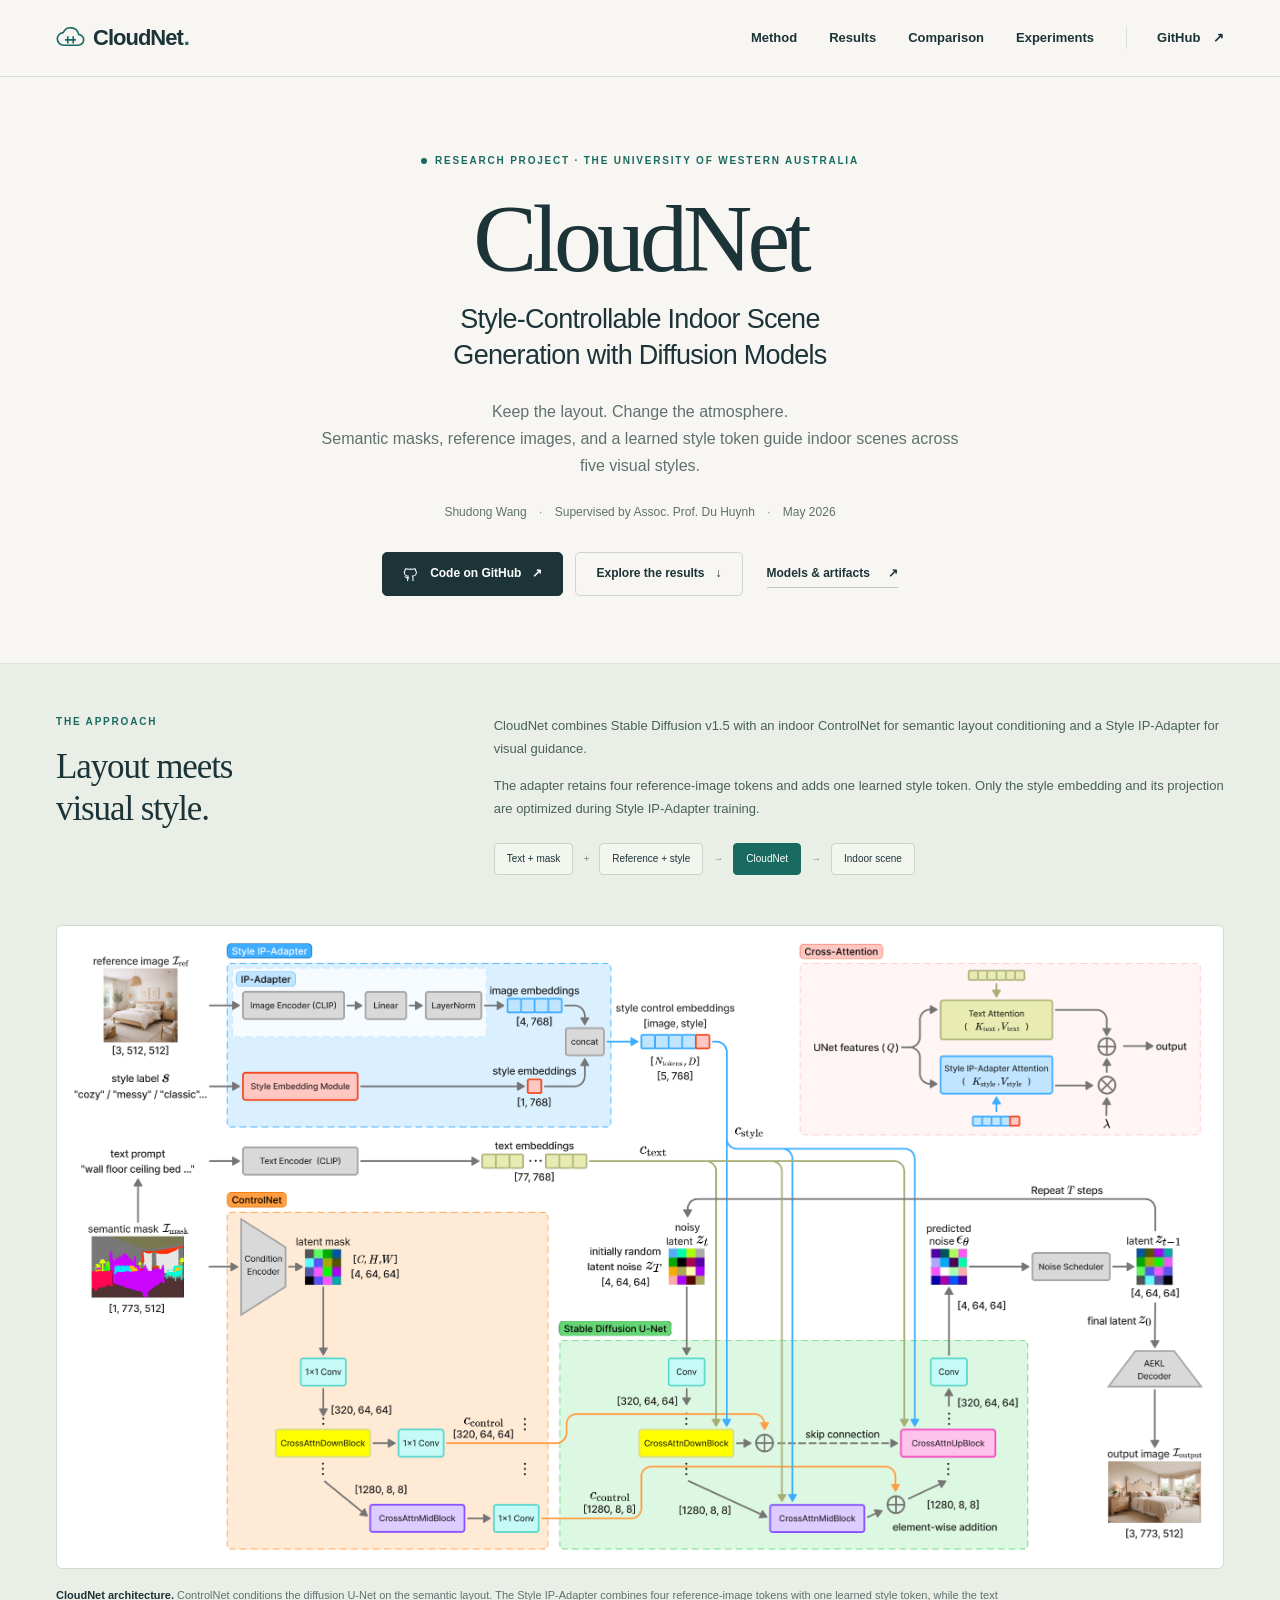
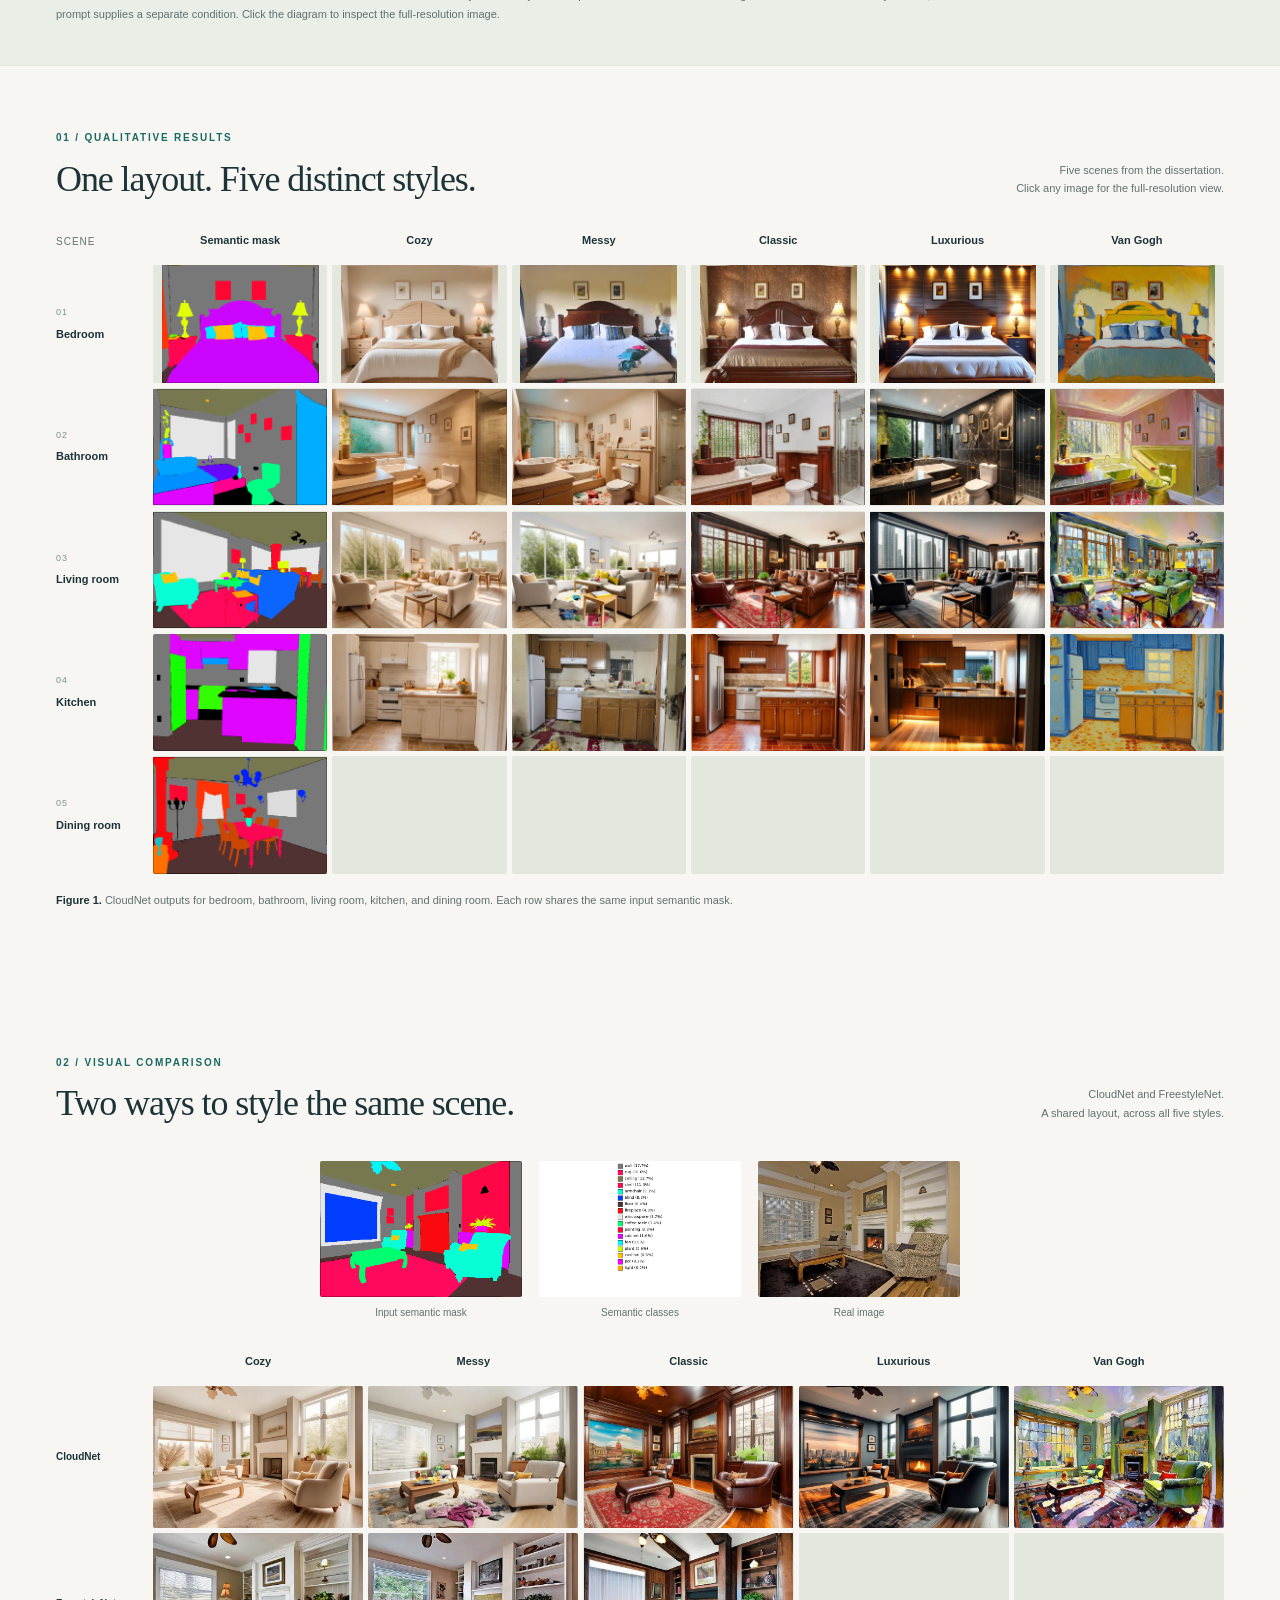
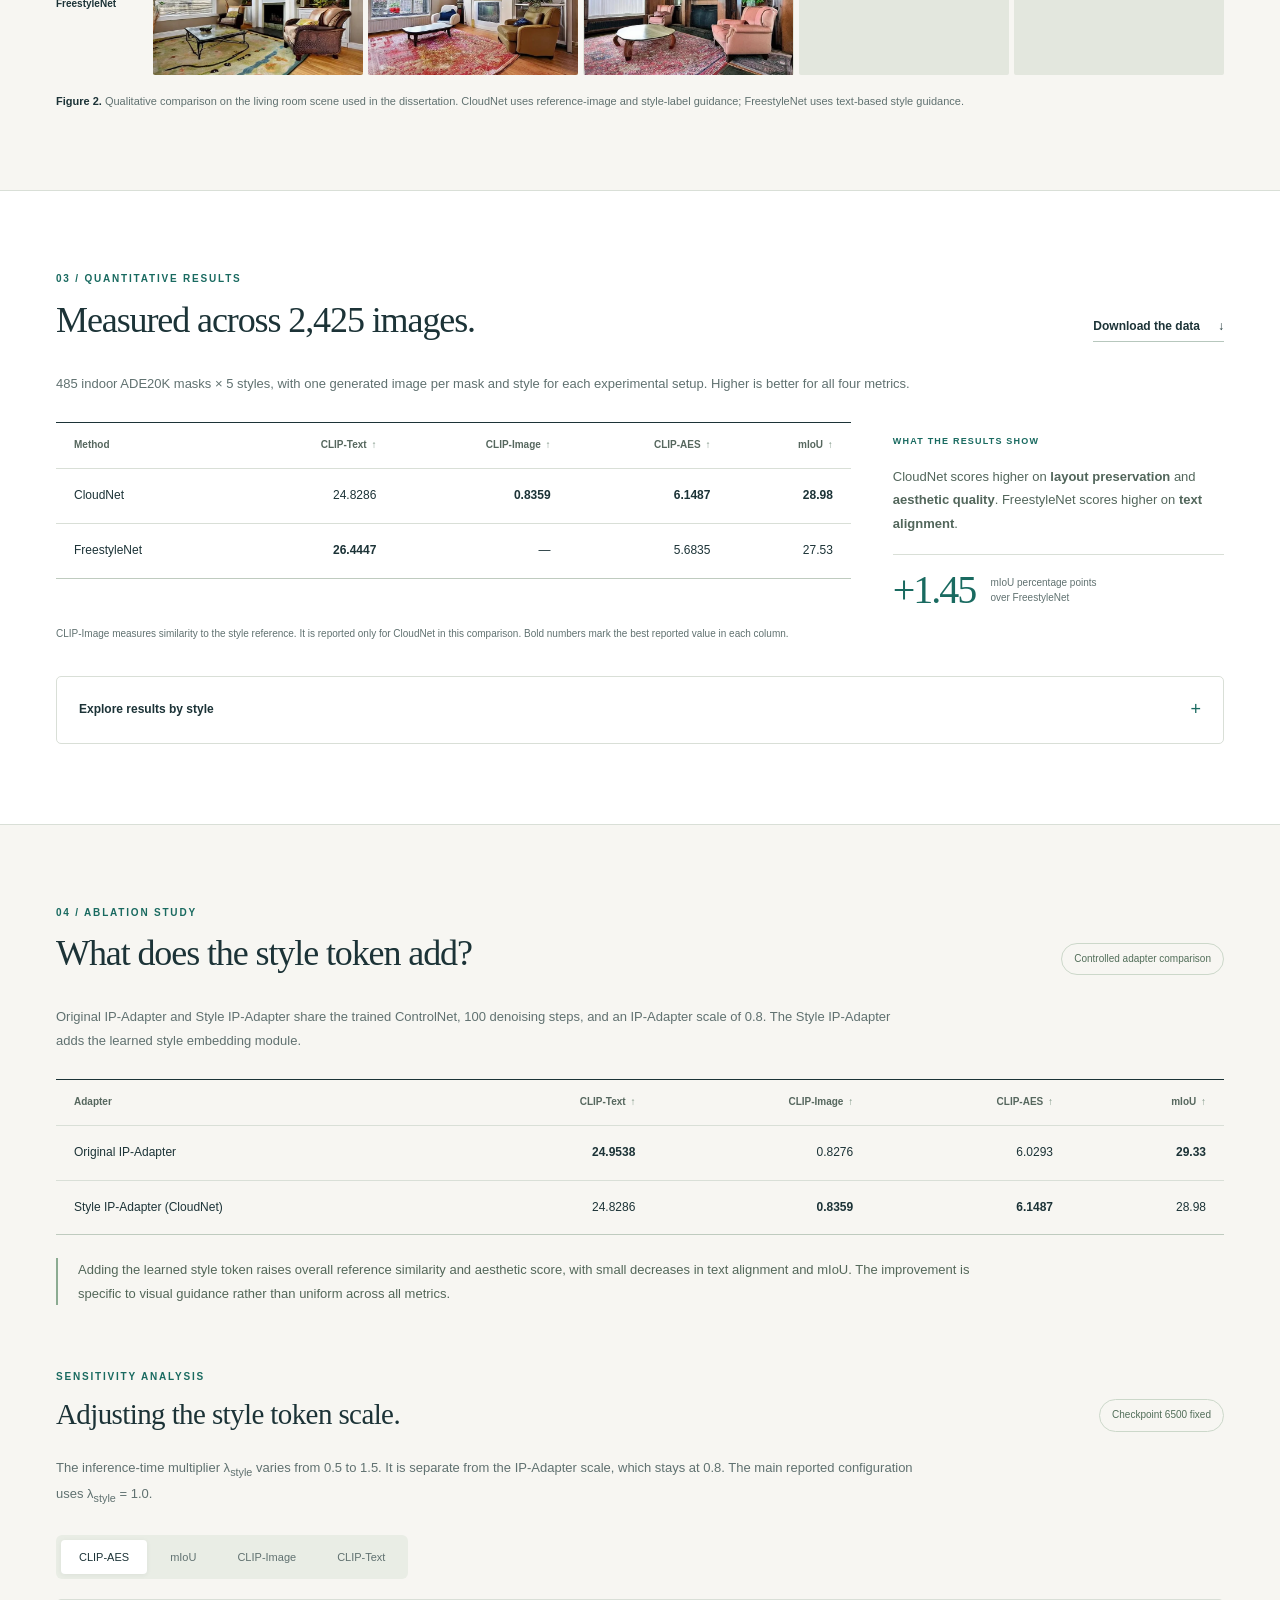
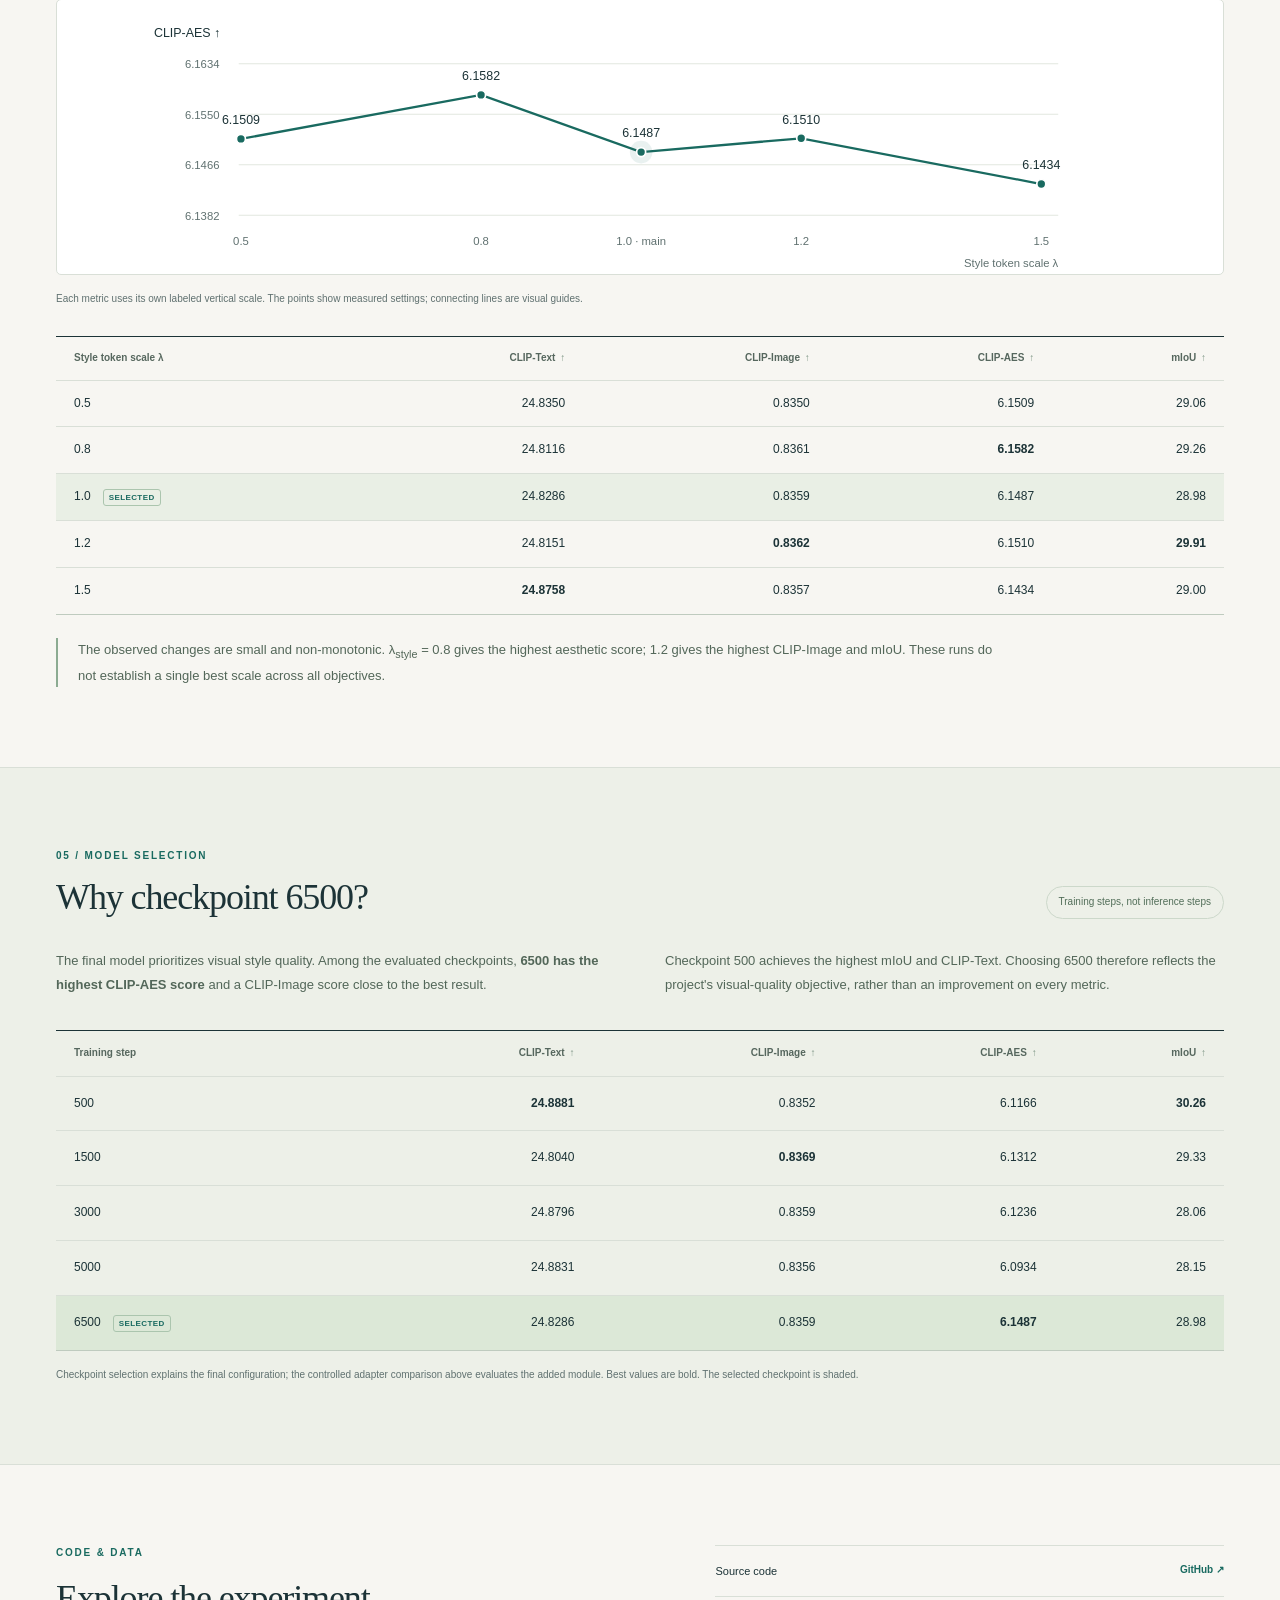
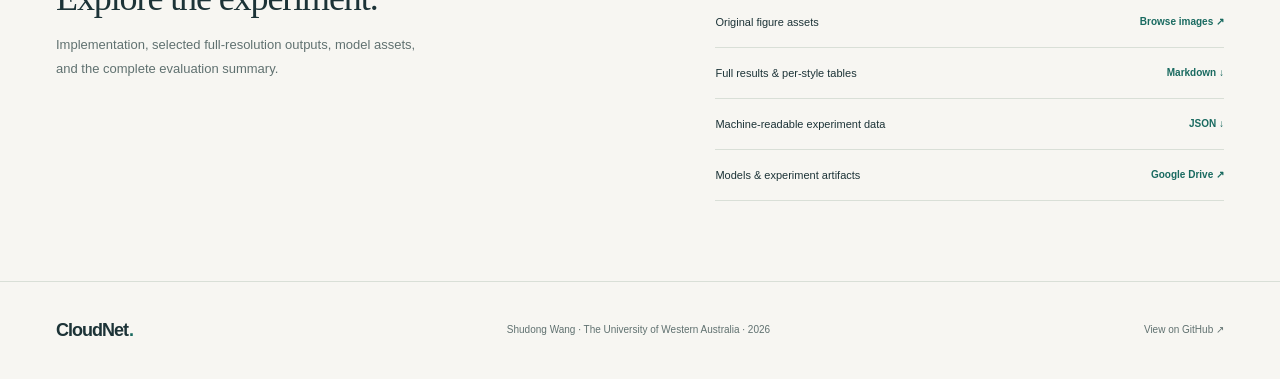
==== commit 00c34c1c: "Show CloudNet architecture before qualitative results" ====
--- a/docs/index.html
+++ b/docs/index.html
@@ -21,7 +21,7 @@
   <header class="site-header">
     <div class="header-inner">
       <a class="wordmark" href="#" aria-label="CloudNet home"><svg viewBox="0 0 32 26" aria-hidden="true"><path d="M9 21h15a6 6 0 0 0 1-12A9 9 0 0 0 8 7a7 7 0 0 0 1 14Z"/><path d="M10 15h12M13 11v8M19 11v8"/></svg>CloudNet<span class="wordmark-dot">.</span></a>
-      <nav aria-label="Main navigation"><a href="#results">Results</a><a href="#comparison">Comparison</a><a href="#experiments">Experiments</a><a class="nav-code" href="https://github.com/CloudWang-UWA/CloudNet">GitHub <span aria-hidden="true">↗</span></a></nav>
+      <nav aria-label="Main navigation"><a href="#method">Method</a><a href="#results">Results</a><a class="nav-comparison" href="#comparison">Comparison</a><a class="nav-experiments" href="#experiments">Experiments</a><a class="nav-code" href="https://github.com/CloudWang-UWA/CloudNet">GitHub <span aria-hidden="true">↗</span></a></nav>
     </div>
   </header>
   <main id="main">
@@ -34,13 +34,21 @@
       <div class="hero-links"><a class="button button-dark" href="https://github.com/CloudWang-UWA/CloudNet"><svg viewBox="0 0 24 24" aria-hidden="true"><path d="M9 18c-4 1-4-2-6-2m12 6v-4a4 4 0 0 0-1-3c3 0 6-2 6-5a4 4 0 0 0-1-3c0-1 0-2-1-3-2 0-3 1-4 1a13 13 0 0 0-6 0C7 5 6 4 4 4c-1 1-1 2-1 3a4 4 0 0 0-1 3c0 3 3 5 6 5a4 4 0 0 0-1 3v4"/></svg>Code on GitHub <span>↗</span></a><a class="button button-light" href="#quantitative">Explore the results <span>↓</span></a><a class="text-link" href="https://drive.google.com/drive/folders/1iIovFMHSRUaDWqW_M618lsFay0LqDjwX?usp=sharing">Models &amp; artifacts <span>↗</span></a></div>
     </section>
 
+    <section id="method" class="about-strip" aria-labelledby="method-title">
+      <div class="container">
+        <div class="about-inner"><div><p class="eyebrow">The approach</p><h2 id="method-title">Layout meets<br>visual style.</h2></div><div><p>CloudNet combines Stable Diffusion v1.5 with an indoor ControlNet for semantic layout conditioning and a Style IP-Adapter for visual guidance.</p><p>The adapter retains four reference-image tokens and adds one learned style token. Only the style embedding and its projection are optimized during Style IP-Adapter training.</p><div class="method-flow" aria-label="Text prompt and semantic mask and reference image plus style label lead to CloudNet then a stylized scene"><span>Text + mask</span><b>+</b><span>Reference + style</span><b>→</b><strong>CloudNet</strong><b>→</b><span>Indoor scene</span></div></div></div>
+        <figure class="architecture-figure">
+          <button class="image-button architecture-image" type="button" data-full="architecture/CloudNet.png" data-caption="CloudNet architecture: semantic ControlNet, Style IP-Adapter, and the diffusion U-Net" aria-label="Enlarge: CloudNet architecture: semantic ControlNet, Style IP-Adapter, and the diffusion U-Net"><img src="architecture/CloudNet.png" alt="CloudNet architecture: semantic ControlNet, Style IP-Adapter, and the diffusion U-Net" width="2493" height="1341" loading="eager" decoding="async"></button>
+          <figcaption class="figure-note"><span>CloudNet architecture.</span> ControlNet conditions the diffusion U-Net on the semantic layout. The Style IP-Adapter combines four reference-image tokens with one learned style token, while the text prompt supplies a separate condition. Click the diagram to inspect the full-resolution image.</figcaption>
+        </figure>
+      </div>
+    </section>
+
     <section id="results" class="section container gallery-section">
       <div class="section-heading"><div><p class="eyebrow">01 / Qualitative results</p><h2>One layout. Five distinct styles.</h2></div><p class="section-aside">Five scenes from the dissertation.<br>Click any image for the full-resolution view.</p></div>
       <div class="scroll-area" role="region" aria-label="Five scenes and five styles; scroll horizontally on small screens" tabindex="0"><div class="gallery-grid"><div class="grid-corner">Scene</div><div class="column-label">Semantic mask</div><div class="column-label">Cozy</div><div class="column-label">Messy</div><div class="column-label">Classic</div><div class="column-label">Luxurious</div><div class="column-label">Van Gogh</div><div class="row-label"><span>01</span>Bedroom</div><button class="image-button" type="button" data-full="qualitative_results/cloudNet/bedroom/mask.png" data-caption="Bedroom · input semantic mask" aria-label="Enlarge: Bedroom · input semantic mask"><img src="assets/images/cloudNet/bedroom/mask.webp" alt="Bedroom · input semantic mask" width="683" height="512" loading="eager" decoding="async"></button><button class="image-button" type="button" data-full="qualitative_results/cloudNet/bedroom/cozy.png" data-caption="Bedroom · Cozy · CloudNet" aria-label="Enlarge: Bedroom · Cozy · CloudNet"><img src="assets/images/cloudNet/bedroom/cozy.webp" alt="Bedroom · Cozy · CloudNet" width="683" height="512" loading="eager" decoding="async"></button><button class="image-button" type="button" data-full="qualitative_results/cloudNet/bedroom/messy.png" data-caption="Bedroom · Messy · CloudNet" aria-label="Enlarge: Bedroom · Messy · CloudNet"><img src="assets/images/cloudNet/bedroom/messy.webp" alt="Bedroom · Messy · CloudNet" width="683" height="512" loading="eager" decoding="async"></button><button class="image-button" type="button" data-full="qualitative_results/cloudNet/bedroom/classic.png" data-caption="Bedroom · Classic · CloudNet" aria-label="Enlarge: Bedroom · Classic · CloudNet"><img src="assets/images/cloudNet/bedroom/classic.webp" alt="Bedroom · Classic · CloudNet" width="683" height="512" loading="eager" decoding="async"></button><button class="image-button" type="button" data-full="qualitative_results/cloudNet/bedroom/luxurious.png" data-caption="Bedroom · Luxurious · CloudNet" aria-label="Enlarge: Bedroom · Luxurious · CloudNet"><img src="assets/images/cloudNet/bedroom/luxurious.webp" alt="Bedroom · Luxurious · CloudNet" width="683" height="512" loading="eager" decoding="async"></button><button class="image-button" type="button" data-full="qualitative_results/cloudNet/bedroom/van_gogh.png" data-caption="Bedroom · Van Gogh · CloudNet" aria-label="Enlarge: Bedroom · Van Gogh · CloudNet"><img src="assets/images/cloudNet/bedroom/van_gogh.webp" alt="Bedroom · Van Gogh · CloudNet" width="683" height="512" loading="eager" decoding="async"></button><div class="row-label"><span>02</span>Bathroom</div><button class="image-button" type="button" data-full="qualitative_results/cloudNet/bathroom/mask.png" data-caption="Bathroom · input semantic mask" aria-label="Enlarge: Bathroom · input semantic mask"><img src="assets/images/cloudNet/bathroom/mask.webp" alt="Bathroom · input semantic mask" width="720" height="482" loading="eager" decoding="async"></button><button class="image-button" type="button" data-full="qualitative_results/cloudNet/bathroom/cozy.png" data-caption="Bathroom · Cozy · CloudNet" aria-label="Enlarge: Bathroom · Cozy · CloudNet"><img src="assets/images/cloudNet/bathroom/cozy.webp" alt="Bathroom · Cozy · CloudNet" width="720" height="482" loading="eager" decoding="async"></button><button class="image-button" type="button" data-full="qualitative_results/cloudNet/bathroom/messy.png" data-caption="Bathroom · Messy · CloudNet" aria-label="Enlarge: Bathroom · Messy · CloudNet"><img src="assets/images/cloudNet/bathroom/messy.webp" alt="Bathroom · Messy · CloudNet" width="720" height="482" loading="eager" decoding="async"></button><button class="image-button" type="button" data-full="qualitative_results/cloudNet/bathroom/classic.png" data-caption="Bathroom · Classic · CloudNet" aria-label="Enlarge: Bathroom · Classic · CloudNet"><img src="assets/images/cloudNet/bathroom/classic.webp" alt="Bathroom · Classic · CloudNet" width="720" height="482" loading="eager" decoding="async"></button><button class="image-button" type="button" data-full="qualitative_results/cloudNet/bathroom/luxurious.png" data-caption="Bathroom · Luxurious · CloudNet" aria-label="Enlarge: Bathroom · Luxurious · CloudNet"><img src="assets/images/cloudNet/bathroom/luxurious.webp" alt="Bathroom · Luxurious · CloudNet" width="720" height="482" loading="eager" decoding="async"></button><button class="image-button" type="button" data-full="qualitative_results/cloudNet/bathroom/van_gogh.png" data-caption="Bathroom · Van Gogh · CloudNet" aria-label="Enlarge: Bathroom · Van Gogh · CloudNet"><img src="assets/images/cloudNet/bathroom/van_gogh.webp" alt="Bathroom · Van Gogh · CloudNet" width="720" height="482" loading="eager" decoding="async"></button><div class="row-label"><span>03</span>Living room</div><button class="image-button" type="button" data-full="qualitative_results/cloudNet/living_room/mask.png" data-caption="Living room · input semantic mask" aria-label="Enlarge: Living room · input semantic mask"><img src="assets/images/cloudNet/living_room/mask.webp" alt="Living room · input semantic mask" width="720" height="480" loading="eager" decoding="async"></button><button class="image-button" type="button" data-full="qualitative_results/cloudNet/living_room/cozy.png" data-caption="Living room · Cozy · CloudNet" aria-label="Enlarge: Living room · Cozy · CloudNet"><img src="assets/images/cloudNet/living_room/cozy.webp" alt="Living room · Cozy · CloudNet" width="720" height="480" loading="eager" decoding="async"></button><button class="image-button" type="button" data-full="qualitative_results/cloudNet/living_room/messy.png" data-caption="Living room · Messy · CloudNet" aria-label="Enlarge: Living room · Messy · CloudNet"><img src="assets/images/cloudNet/living_room/messy.webp" alt="Living room · Messy · CloudNet" width="720" height="480" loading="eager" decoding="async"></button><button class="image-button" type="button" data-full="qualitative_results/cloudNet/living_room/classic.png" data-caption="Living room · Classic · CloudNet" aria-label="Enlarge: Living room · Classic · CloudNet"><img src="assets/images/cloudNet/living_room/classic.webp" alt="Living room · Classic · CloudNet" width="720" height="480" loading="eager" decoding="async"></button><button class="image-button" type="button" data-full="qualitative_results/cloudNet/living_room/luxurious.png" data-caption="Living room · Luxurious · CloudNet" aria-label="Enlarge: Living room · Luxurious · CloudNet"><img src="assets/images/cloudNet/living_room/luxurious.webp" alt="Living room · Luxurious · CloudNet" width="720" height="480" loading="eager" decoding="async"></button><button class="image-button" type="button" data-full="qualitative_results/cloudNet/living_room/van_gogh.png" data-caption="Living room · Van Gogh · CloudNet" aria-label="Enlarge: Living room · Van Gogh · CloudNet"><img src="assets/images/cloudNet/living_room/van_gogh.webp" alt="Living room · Van Gogh · CloudNet" width="720" height="480" loading="eager" decoding="async"></button><div class="row-label"><span>04</span>Kitchen</div><button class="image-button" type="button" data-full="qualitative_results/cloudNet/kitchen/mask.png" data-caption="Kitchen · input semantic mask" aria-label="Enlarge: Kitchen · input semantic mask"><img src="assets/images/cloudNet/kitchen/mask.webp" alt="Kitchen · input semantic mask" width="720" height="480" loading="eager" decoding="async"></button><button class="image-button" type="button" data-full="qualitative_results/cloudNet/kitchen/cozy.png" data-caption="Kitchen · Cozy · CloudNet" aria-label="Enlarge: Kitchen · Cozy · CloudNet"><img src="assets/images/cloudNet/kitchen/cozy.webp" alt="Kitchen · Cozy · CloudNet" width="720" height="480" loading="eager" decoding="async"></button><button class="image-button" type="button" data-full="qualitative_results/cloudNet/kitchen/messy.png" data-caption="Kitchen · Messy · CloudNet" aria-label="Enlarge: Kitchen · Messy · CloudNet"><img src="assets/images/cloudNet/kitchen/messy.webp" alt="Kitchen · Messy · CloudNet" width="720" height="480" loading="eager" decoding="async"></button><button class="image-button" type="button" data-full="qualitative_results/cloudNet/kitchen/classic.png" data-caption="Kitchen · Classic · CloudNet" aria-label="Enlarge: Kitchen · Classic · CloudNet"><img src="assets/images/cloudNet/kitchen/classic.webp" alt="Kitchen · Classic · CloudNet" width="720" height="480" loading="eager" decoding="async"></button><button class="image-button" type="button" data-full="qualitative_results/cloudNet/kitchen/luxurious.png" data-caption="Kitchen · Luxurious · CloudNet" aria-label="Enlarge: Kitchen · Luxurious · CloudNet"><img src="assets/images/cloudNet/kitchen/luxurious.webp" alt="Kitchen · Luxurious · CloudNet" width="720" height="480" loading="eager" decoding="async"></button><button class="image-button" type="button" data-full="qualitative_results/cloudNet/kitchen/van_gogh.png" data-caption="Kitchen · Van Gogh · CloudNet" aria-label="Enlarge: Kitchen · Van Gogh · CloudNet"><img src="assets/images/cloudNet/kitchen/van_gogh.webp" alt="Kitchen · Van Gogh · CloudNet" width="720" height="480" loading="eager" decoding="async"></button><div class="row-label"><span>05</span>Dining room</div><button class="image-button" type="button" data-full="qualitative_results/cloudNet/dining_room/mask.png" data-caption="Dining room · input semantic mask" aria-label="Enlarge: Dining room · input semantic mask"><img src="assets/images/cloudNet/dining_room/mask.webp" alt="Dining room · input semantic mask" width="720" height="482" loading="eager" decoding="async"></button><button class="image-button" type="button" data-full="qualitative_results/cloudNet/dining_room/cozy.png" data-caption="Dining room · Cozy · CloudNet" aria-label="Enlarge: Dining room · Cozy · CloudNet"><img src="assets/images/cloudNet/dining_room/cozy.webp" alt="Dining room · Cozy · CloudNet" width="720" height="482" loading="eager" decoding="async"></button><button class="image-button" type="button" data-full="qualitative_results/cloudNet/dining_room/messy.png" data-caption="Dining room · Messy · CloudNet" aria-label="Enlarge: Dining room · Messy · CloudNet"><img src="assets/images/cloudNet/dining_room/messy.webp" alt="Dining room · Messy · CloudNet" width="720" height="482" loading="eager" decoding="async"></button><button class="image-button" type="button" data-full="qualitative_results/cloudNet/dining_room/classic.png" data-caption="Dining room · Classic · CloudNet" aria-label="Enlarge: Dining room · Classic · CloudNet"><img src="assets/images/cloudNet/dining_room/classic.webp" alt="Dining room · Classic · CloudNet" width="720" height="482" loading="eager" decoding="async"></button><button class="image-button" type="button" data-full="qualitative_results/cloudNet/dining_room/luxurious.png" data-caption="Dining room · Luxurious · CloudNet" aria-label="Enlarge: Dining room · Luxurious · CloudNet"><img src="assets/images/cloudNet/dining_room/luxurious.webp" alt="Dining room · Luxurious · CloudNet" width="720" height="482" loading="eager" decoding="async"></button><button class="image-button" type="button" data-full="qualitative_results/cloudNet/dining_room/van_gogh.png" data-caption="Dining room · Van Gogh · CloudNet" aria-label="Enlarge: Dining room · Van Gogh · CloudNet"><img src="assets/images/cloudNet/dining_room/van_gogh.webp" alt="Dining room · Van Gogh · CloudNet" width="720" height="482" loading="eager" decoding="async"></button></div></div>
       <p class="figure-note"><span>Figure 1.</span> CloudNet outputs for bedroom, bathroom, living room, kitchen, and dining room. Each row shares the same input semantic mask. <span class="mobile-note">Swipe to see every style.</span></p>
     </section>
-
-    <section class="about-strip"><div class="container about-inner"><div><p class="eyebrow">The approach</p><h2>Layout meets<br>visual style.</h2></div><div><p>CloudNet combines Stable Diffusion v1.5 with an indoor ControlNet for semantic layout conditioning and a Style IP-Adapter for visual guidance.</p><p>The adapter retains four reference-image tokens and adds one learned style token. Only the style embedding and its projection are optimized during Style IP-Adapter training.</p><div class="method-flow" aria-label="Text prompt and semantic mask and reference image plus style label lead to CloudNet then a stylized scene"><span>Text + mask</span><b>+</b><span>Reference + style</span><b>→</b><strong>CloudNet</strong><b>→</b><span>Indoor scene</span></div></div></div></section>
 
     <section id="comparison" class="section container">
       <div class="section-heading"><div><p class="eyebrow">02 / Visual comparison</p><h2>Two ways to style the same scene.</h2></div><p class="section-aside">CloudNet and FreestyleNet.<br>A shared layout, across all five styles.</p></div>
--- a/docs/assets/site.css
+++ b/docs/assets/site.css
@@ -1,6 +1,6 @@
 :root{--paper:#f7f6f2;--ink:#1c3337;--muted:#607170;--teal:#196a60;--line:#d9dfd7;--mint:#e9eee7;--white:#fff;--serif:Georgia,"Times New Roman",serif;--sans:Inter,"Segoe UI",Arial,sans-serif}
-*{box-sizing:border-box}html{scroll-behavior:smooth;scroll-padding-top:90px}body{margin:0;background:var(--paper);color:var(--ink);font-family:var(--sans);font-size:16px;line-height:1.65;-webkit-font-smoothing:antialiased}a{color:inherit;text-decoration:none}button,select{font:inherit}button,a,select,summary{-webkit-tap-highlight-color:transparent}button{cursor:pointer}a:focus-visible,button:focus-visible,select:focus-visible,summary:focus-visible,[tabindex]:focus-visible{outline:3px solid #238c79;outline-offset:5px}::selection{background:#bdd8c9}img{max-width:100%;display:block}svg{display:block}.container{width:min(1280px,calc(100% - 112px));margin-inline:auto}.site-header{position:sticky;top:0;z-index:20;border-bottom:1px solid var(--line);background:rgba(247,246,242,.96);backdrop-filter:blur(14px)}.header-inner{height:76px;max-width:1440px;padding:0 56px;margin:auto;display:flex;align-items:center;justify-content:space-between}.wordmark{font-size:22px;font-weight:750;letter-spacing:-1px;display:inline-flex;gap:8px;align-items:center}.wordmark>svg{width:29px;height:26px;fill:none;stroke:var(--teal);stroke-width:1.8}.wordmark-dot{color:var(--teal);margin-left:-7px}nav{display:flex;gap:32px;align-items:center;font-size:13px;font-weight:600}nav a{transition:color .18s}nav a:hover{color:var(--teal)}.nav-code{border-left:1px solid var(--line);padding-left:30px}.nav-code span{margin-left:9px}.hero{padding-top:76px;padding-bottom:67px;text-align:center}.eyebrow{font-size:10px;font-weight:700;letter-spacing:1.8px;text-transform:uppercase;color:var(--teal);margin:0 0 16px}.hero .eyebrow{display:flex;align-items:center;justify-content:center;gap:8px}.hero .eyebrow>span{height:6px;width:6px;border-radius:50%;background:var(--teal)}h1{font-family:var(--serif);font-size:96px;line-height:1.02;letter-spacing:-5px;font-weight:400;margin:20px 0 15px}.hero-title{font-size:27px;line-height:1.3;letter-spacing:-.7px;font-weight:500;margin:0}.hero-description{color:var(--muted);font-size:16px;line-height:1.7;margin:25px auto 0;max-width:660px}.byline{font-size:12px;color:var(--muted);margin:24px 0}.byline>span{margin:0 9px;color:#84958e}.hero-links{display:flex;align-items:center;justify-content:center;gap:12px;margin-top:29px}.button{height:44px;padding:0 20px;border-radius:5px;display:inline-flex;align-items:center;gap:11px;font-size:12px;font-weight:600;transition:background .18s,transform .18s}.button:hover{transform:translateY(-2px)}.button-dark{background:var(--ink);color:#fff;border:1px solid var(--ink)}.button-dark:hover{background:#315354}.button svg{height:16px;width:16px;fill:none;stroke:currentColor;stroke-width:1.6;stroke-linecap:round;stroke-linejoin:round}.button-light{border:1px solid #cdd5cc}.button-light:hover{background:var(--mint)}.text-link{font-size:12px;font-weight:600;display:inline-flex;align-items:center;gap:18px;border-bottom:1px solid #b7c7bd;padding:4px 0}.text-link:hover{color:var(--teal)}.hero .text-link{margin-left:12px}.section{padding-top:80px;padding-bottom:80px}.gallery-section{padding-top:20px;padding-bottom:65px}.section-heading{display:flex;gap:25px;justify-content:space-between;align-items:flex-end;margin-bottom:30px}h2{font-family:var(--serif);font-size:36px;font-weight:400;line-height:1.2;letter-spacing:-1.1px;margin:0}h3{font-family:var(--serif);font-size:29px;font-weight:400;line-height:1.25;letter-spacing:-.6px;margin:0}.section-heading .eyebrow{margin-bottom:11px}.section-aside{font-size:11px;line-height:1.7;color:var(--muted);margin:0 0 3px;text-align:right}.scroll-area{overflow-x:auto;overscroll-behavior-x:contain}.gallery-grid{display:grid;grid-template-columns:92px repeat(6,minmax(0,1fr));gap:5px;align-items:stretch;min-width:800px}.column-label{font-size:11px;font-weight:600;text-align:center;padding:0 4px 11px;display:flex;justify-content:center;align-items:end}.grid-corner{color:var(--muted);font-size:10px;text-transform:uppercase;letter-spacing:1px;padding-top:3px}.row-label{font-size:11px;font-weight:600;line-height:1.5;display:flex;flex-direction:column;justify-content:center;align-items:start;gap:6px;padding:10px 12px 10px 0}.row-label>span{font-size:9px;color:#7d9589;letter-spacing:1px;font-weight:500}.image-button{border:0;padding:0;background:#e3e7de;position:relative;overflow:hidden;border-radius:2px;width:100%;aspect-ratio:1.48;display:block}.image-button img{height:100%;width:100%;object-fit:contain;transition:transform .35s,filter .35s}.image-button:hover img{transform:scale(1.025);filter:brightness(1.05)}.image-button::after{content:"↗";position:absolute;bottom:7px;right:7px;background:rgba(255,255,255,.9);width:21px;height:21px;border-radius:50%;font-size:12px;line-height:21px;color:var(--ink);opacity:0;transition:opacity .15s}.image-button:hover::after,.image-button:focus-visible::after{opacity:1}.figure-note{color:var(--muted);font-size:11px;line-height:1.7;margin:17px 0 0;max-width:950px}.figure-note>span:first-child{font-weight:700;color:var(--ink)}.mobile-note{display:none}.about-strip{background:var(--mint);border-top:1px solid #dfe5da;border-bottom:1px solid #dfe5da}.about-inner{display:grid;grid-template-columns:1fr 2.1fr;gap:90px;padding-block:50px}.about-inner h2{font-size:35px}.about-inner p:not(.eyebrow){font-size:13px;color:#49605b;margin:0 0 13px;line-height:1.8}.method-flow{display:flex;align-items:center;gap:10px;flex-wrap:wrap;font-size:10px;margin-top:22px}.method-flow>span,.method-flow>strong{border:1px solid #c7d4c7;border-radius:4px;padding:7px 12px;background:#f3f6ef;font-weight:500}.method-flow>strong{background:var(--teal);color:white;border-color:var(--teal)}.method-flow>b{font-weight:400;color:#798f80}.context-row{display:grid;grid-template-columns:1fr 1fr 1fr;gap:17px;width:min(640px,100%);margin:35px auto 30px}.context-row figure{margin:0}.context-row figure:nth-child(2) .image-button{background:#fff}.context-row figcaption{font-size:10px;text-align:center;color:var(--muted);margin-top:8px}.comparison-grid{display:grid;grid-template-columns:92px repeat(5,minmax(0,1fr));gap:5px;min-width:800px}.model-label{font-size:10px;word-break:normal}.section-tinted{background:#fff;border-block:1px solid var(--line)}.section-intro{font-size:13px;line-height:1.8;color:var(--muted);max-width:860px;margin:0 0 27px}.benchmark-layout{display:grid;grid-template-columns:minmax(0,2.4fr) minmax(230px,1fr);gap:42px;align-items:start}.table-wrap{overflow-x:auto}table{border-collapse:collapse;width:100%;font-size:12px;text-align:right;font-variant-numeric:tabular-nums;white-space:nowrap}th,td{padding:17px 18px;border-bottom:1px solid var(--line)}thead{border-top:1px solid var(--ink);border-bottom:1px solid var(--ink)}thead th{font-size:10px;font-weight:600;color:#56675e;padding-top:14px;padding-bottom:14px}thead th span{color:#7b9383;margin-left:2px}th:first-child{text-align:left}tbody th{font-size:12px;font-weight:500}td strong{font-weight:750;color:var(--ink)}tbody tr:last-child th,tbody tr:last-child td{border-bottom:1px solid #bfcbbf}.finding{padding-top:4px}.finding-label{font-size:9px;letter-spacing:1.2px;color:var(--teal);font-weight:700;text-transform:uppercase}.finding p{font-size:13px;line-height:1.8;margin:12px 0 19px;color:#52665b}.finding strong{font-weight:650}.delta-line{display:flex;align-items:center;gap:15px;border-top:1px solid var(--line);padding-top:15px}.delta-line>strong{font-family:var(--serif);font-size:40px;line-height:1;letter-spacing:-2px;font-weight:400;color:var(--teal)}.delta-line>span{font-size:10px;line-height:1.5;color:var(--muted)}.table-note{font-size:10px;color:var(--muted);line-height:1.8;margin:15px 0 0}.style-details{border:1px solid var(--line);border-radius:5px;margin-top:33px}.style-details summary{padding:18px 22px;display:flex;justify-content:space-between;align-items:center;cursor:pointer;font-size:12px;font-weight:600;list-style:none}.style-details summary::-webkit-details-marker{display:none}.style-details summary span{color:var(--teal);font-size:18px;font-weight:400}.style-details[open] summary span{transform:rotate(45deg)}.style-explorer{padding:0 24px 25px}.explorer-controls{display:flex;align-items:center;justify-content:space-between;gap:20px;margin:0 0 15px}.explorer-controls p{font-size:12px;color:var(--muted)}.explorer-controls label{display:flex;align-items:center;gap:10px;font-size:10px;white-space:nowrap}select{border:1px solid #c9d3c7;border-radius:4px;background:var(--paper);color:var(--ink);font-size:11px;padding:8px}.chart-legend{display:flex;gap:20px;justify-content:flex-end;font-size:10px;color:var(--muted);margin-bottom:17px}.chart-legend>span:before{content:"";display:inline-block;width:8px;height:8px;border-radius:2px;margin-right:7px;background:var(--teal)}.chart-legend>.legend-free:before{background:#acb8aa}.style-bars{display:grid;grid-template-columns:84px 1fr;gap:15px 20px;align-items:center}.bar-label{font-size:11px}.bar-pair{display:grid;gap:5px}.bar-track{height:20px;display:flex;align-items:center;gap:10px}.bar-fill{height:12px;background:var(--teal);min-width:2px;border-radius:1px}.bar-fill.freestyle{background:#acb8aa}.bar-value{font-size:10px;font-variant-numeric:tabular-nums;min-width:46px}.study-tag{font-size:10px;border:1px solid #ccd8ca;border-radius:30px;padding:7px 12px;color:#526e59;white-space:nowrap}.study-takeaway{font-size:13px;line-height:1.8;margin:23px 0 0;padding-left:20px;border-left:2px solid #8cab92;color:#536759;max-width:950px}.subsection-heading{display:flex;align-items:flex-end;justify-content:space-between;gap:20px;margin:64px 0 24px}.subsection-heading .eyebrow{margin-bottom:10px}.trend-controls{display:flex;gap:5px;flex-wrap:wrap;padding:5px;background:#e9ede5;border-radius:6px;width:fit-content}.trend-controls button{border:0;border-radius:4px;background:transparent;padding:8px 18px;font-size:11px;font-weight:500;color:var(--muted)}.trend-controls button[aria-pressed=true]{background:white;box-shadow:0 1px 5px #1c333710;color:var(--ink)}.trend-chart{margin-top:20px;background:#fff;border:1px solid var(--line);border-radius:5px;padding:14px 20px 0}.trend-chart svg{width:100%;height:auto;max-height:260px}.compact-table{margin-top:28px}.compact-table th,.compact-table td{padding-block:13px}.selected-row{background:#e9efe5}.row-badge{display:inline-block;margin-left:12px;font-size:8px;font-weight:600;letter-spacing:.4px;color:var(--teal);border:1px solid #abc5ae;border-radius:3px;padding:1px 5px;text-transform:uppercase}.checkpoint-section{background:#edf0e8;border-block:1px solid var(--line)}.checkpoint-explanation{display:grid;grid-template-columns:1fr 1fr;gap:50px;margin:0 0 32px}.checkpoint-explanation p{font-size:13px;line-height:1.9;color:#536759;margin:0}.checkpoint-section .selected-row{background:#dce8d7}.reproducibility{display:grid;grid-template-columns:1.1fr 1fr;gap:100px}.reproducibility p:not(.eyebrow){font-size:13px;line-height:1.8;color:var(--muted);max-width:380px}.resource-links>a{display:flex;justify-content:space-between;align-items:center;padding:16px 0;border-bottom:1px solid var(--line);gap:20px;font-size:11px}.resource-links>a:first-child{border-top:1px solid var(--line)}.resource-links b{font-size:10px;font-weight:600;color:var(--teal);white-space:nowrap}.resource-links>a:hover span{text-decoration:underline;text-underline-offset:3px}footer{border-top:1px solid var(--line)}.footer-inner{display:flex;justify-content:space-between;align-items:center;gap:20px;padding-block:30px}footer .wordmark{font-size:18px}footer p,footer a:not(.wordmark){font-size:10px;color:var(--muted)}dialog{padding:18px 24px 22px;border:1px solid #aabeb0;border-radius:8px;background:var(--paper);max-width:min(92vw,1200px);max-height:94vh;width:max-content;box-shadow:0 30px 100px #132a3533}dialog::backdrop{background:#142425cf;backdrop-filter:blur(5px)}.lightbox-toolbar{display:flex;align-items:center;justify-content:space-between;gap:30px;margin-bottom:13px}.lightbox-toolbar p{font-size:12px;margin:0}.lightbox-toolbar button{border:0;background:transparent;color:var(--ink);font-size:12px;padding:6px 0 6px 18px;white-space:nowrap}.lightbox-toolbar button span{font-size:23px;vertical-align:-2px;margin-left:9px}#full-image{max-height:calc(88vh - 100px);max-width:100%;width:auto;object-fit:contain;margin-inline:auto}#original-image-link{display:block;text-align:right;font-size:10px;margin-top:12px;color:var(--teal)}.sr-only,.skip-link:not(:focus){position:absolute;width:1px;height:1px;margin:-1px;padding:0;overflow:hidden;clip:rect(0,0,0,0);white-space:nowrap;border:0}.skip-link:focus{position:fixed;top:10px;left:10px;background:white;z-index:100;padding:10px}
+*{box-sizing:border-box}html{scroll-behavior:smooth;scroll-padding-top:90px}body{margin:0;background:var(--paper);color:var(--ink);font-family:var(--sans);font-size:16px;line-height:1.65;-webkit-font-smoothing:antialiased}a{color:inherit;text-decoration:none}button,select{font:inherit}button,a,select,summary{-webkit-tap-highlight-color:transparent}button{cursor:pointer}a:focus-visible,button:focus-visible,select:focus-visible,summary:focus-visible,[tabindex]:focus-visible{outline:3px solid #238c79;outline-offset:5px}::selection{background:#bdd8c9}img{max-width:100%;display:block}svg{display:block}.container{width:min(1280px,calc(100% - 112px));margin-inline:auto}.site-header{position:sticky;top:0;z-index:20;border-bottom:1px solid var(--line);background:rgba(247,246,242,.96);backdrop-filter:blur(14px)}.header-inner{height:76px;max-width:1440px;padding:0 56px;margin:auto;display:flex;align-items:center;justify-content:space-between}.wordmark{font-size:22px;font-weight:750;letter-spacing:-1px;display:inline-flex;gap:8px;align-items:center}.wordmark>svg{width:29px;height:26px;fill:none;stroke:var(--teal);stroke-width:1.8}.wordmark-dot{color:var(--teal);margin-left:-7px}nav{display:flex;gap:32px;align-items:center;font-size:13px;font-weight:600}nav a{transition:color .18s}nav a:hover{color:var(--teal)}.nav-code{border-left:1px solid var(--line);padding-left:30px}.nav-code span{margin-left:9px}.hero{padding-top:76px;padding-bottom:67px;text-align:center}.eyebrow{font-size:10px;font-weight:700;letter-spacing:1.8px;text-transform:uppercase;color:var(--teal);margin:0 0 16px}.hero .eyebrow{display:flex;align-items:center;justify-content:center;gap:8px}.hero .eyebrow>span{height:6px;width:6px;border-radius:50%;background:var(--teal)}h1{font-family:var(--serif);font-size:96px;line-height:1.02;letter-spacing:-5px;font-weight:400;margin:20px 0 15px}.hero-title{font-size:27px;line-height:1.3;letter-spacing:-.7px;font-weight:500;margin:0}.hero-description{color:var(--muted);font-size:16px;line-height:1.7;margin:25px auto 0;max-width:660px}.byline{font-size:12px;color:var(--muted);margin:24px 0}.byline>span{margin:0 9px;color:#84958e}.hero-links{display:flex;align-items:center;justify-content:center;gap:12px;margin-top:29px}.button{height:44px;padding:0 20px;border-radius:5px;display:inline-flex;align-items:center;gap:11px;font-size:12px;font-weight:600;transition:background .18s,transform .18s}.button:hover{transform:translateY(-2px)}.button-dark{background:var(--ink);color:#fff;border:1px solid var(--ink)}.button-dark:hover{background:#315354}.button svg{height:16px;width:16px;fill:none;stroke:currentColor;stroke-width:1.6;stroke-linecap:round;stroke-linejoin:round}.button-light{border:1px solid #cdd5cc}.button-light:hover{background:var(--mint)}.text-link{font-size:12px;font-weight:600;display:inline-flex;align-items:center;gap:18px;border-bottom:1px solid #b7c7bd;padding:4px 0}.text-link:hover{color:var(--teal)}.hero .text-link{margin-left:12px}.section{padding-top:80px;padding-bottom:80px}.gallery-section{padding-top:64px;padding-bottom:65px}.section-heading{display:flex;gap:25px;justify-content:space-between;align-items:flex-end;margin-bottom:30px}h2{font-family:var(--serif);font-size:36px;font-weight:400;line-height:1.2;letter-spacing:-1.1px;margin:0}h3{font-family:var(--serif);font-size:29px;font-weight:400;line-height:1.25;letter-spacing:-.6px;margin:0}.section-heading .eyebrow{margin-bottom:11px}.section-aside{font-size:11px;line-height:1.7;color:var(--muted);margin:0 0 3px;text-align:right}.scroll-area{overflow-x:auto;overscroll-behavior-x:contain}.gallery-grid{display:grid;grid-template-columns:92px repeat(6,minmax(0,1fr));gap:5px;align-items:stretch;min-width:800px}.column-label{font-size:11px;font-weight:600;text-align:center;padding:0 4px 11px;display:flex;justify-content:center;align-items:end}.grid-corner{color:var(--muted);font-size:10px;text-transform:uppercase;letter-spacing:1px;padding-top:3px}.row-label{font-size:11px;font-weight:600;line-height:1.5;display:flex;flex-direction:column;justify-content:center;align-items:start;gap:6px;padding:10px 12px 10px 0}.row-label>span{font-size:9px;color:#7d9589;letter-spacing:1px;font-weight:500}.image-button{border:0;padding:0;background:#e3e7de;position:relative;overflow:hidden;border-radius:2px;width:100%;aspect-ratio:1.48;display:block}.image-button img{height:100%;width:100%;object-fit:contain;transition:transform .35s,filter .35s}.image-button:hover img{transform:scale(1.025);filter:brightness(1.05)}.image-button::after{content:"↗";position:absolute;bottom:7px;right:7px;background:rgba(255,255,255,.9);width:21px;height:21px;border-radius:50%;font-size:12px;line-height:21px;color:var(--ink);opacity:0;transition:opacity .15s}.image-button:hover::after,.image-button:focus-visible::after{opacity:1}.figure-note{color:var(--muted);font-size:11px;line-height:1.7;margin:17px 0 0;max-width:950px}.figure-note>span:first-child{font-weight:700;color:var(--ink)}.mobile-note{display:none}.about-strip{background:var(--mint);border-top:1px solid #dfe5da;border-bottom:1px solid #dfe5da}.about-inner{display:grid;grid-template-columns:1fr 2.1fr;gap:90px;padding-block:50px}.about-inner h2{font-size:35px}.architecture-figure{margin:0;padding-bottom:42px}.architecture-image{aspect-ratio:auto;background:#fff;padding:16px;border:1px solid #d0dbce;border-radius:6px}.architecture-image img{width:100%;height:auto;object-fit:contain}.architecture-image:hover img{transform:none;filter:none}.about-inner p:not(.eyebrow){font-size:13px;color:#49605b;margin:0 0 13px;line-height:1.8}.method-flow{display:flex;align-items:center;gap:10px;flex-wrap:wrap;font-size:10px;margin-top:22px}.method-flow>span,.method-flow>strong{border:1px solid #c7d4c7;border-radius:4px;padding:7px 12px;background:#f3f6ef;font-weight:500}.method-flow>strong{background:var(--teal);color:white;border-color:var(--teal)}.method-flow>b{font-weight:400;color:#798f80}.context-row{display:grid;grid-template-columns:1fr 1fr 1fr;gap:17px;width:min(640px,100%);margin:35px auto 30px}.context-row figure{margin:0}.context-row figure:nth-child(2) .image-button{background:#fff}.context-row figcaption{font-size:10px;text-align:center;color:var(--muted);margin-top:8px}.comparison-grid{display:grid;grid-template-columns:92px repeat(5,minmax(0,1fr));gap:5px;min-width:800px}.model-label{font-size:10px;word-break:normal}.section-tinted{background:#fff;border-block:1px solid var(--line)}.section-intro{font-size:13px;line-height:1.8;color:var(--muted);max-width:860px;margin:0 0 27px}.benchmark-layout{display:grid;grid-template-columns:minmax(0,2.4fr) minmax(230px,1fr);gap:42px;align-items:start}.table-wrap{overflow-x:auto}table{border-collapse:collapse;width:100%;font-size:12px;text-align:right;font-variant-numeric:tabular-nums;white-space:nowrap}th,td{padding:17px 18px;border-bottom:1px solid var(--line)}thead{border-top:1px solid var(--ink);border-bottom:1px solid var(--ink)}thead th{font-size:10px;font-weight:600;color:#56675e;padding-top:14px;padding-bottom:14px}thead th span{color:#7b9383;margin-left:2px}th:first-child{text-align:left}tbody th{font-size:12px;font-weight:500}td strong{font-weight:750;color:var(--ink)}tbody tr:last-child th,tbody tr:last-child td{border-bottom:1px solid #bfcbbf}.finding{padding-top:4px}.finding-label{font-size:9px;letter-spacing:1.2px;color:var(--teal);font-weight:700;text-transform:uppercase}.finding p{font-size:13px;line-height:1.8;margin:12px 0 19px;color:#52665b}.finding strong{font-weight:650}.delta-line{display:flex;align-items:center;gap:15px;border-top:1px solid var(--line);padding-top:15px}.delta-line>strong{font-family:var(--serif);font-size:40px;line-height:1;letter-spacing:-2px;font-weight:400;color:var(--teal)}.delta-line>span{font-size:10px;line-height:1.5;color:var(--muted)}.table-note{font-size:10px;color:var(--muted);line-height:1.8;margin:15px 0 0}.style-details{border:1px solid var(--line);border-radius:5px;margin-top:33px}.style-details summary{padding:18px 22px;display:flex;justify-content:space-between;align-items:center;cursor:pointer;font-size:12px;font-weight:600;list-style:none}.style-details summary::-webkit-details-marker{display:none}.style-details summary span{color:var(--teal);font-size:18px;font-weight:400}.style-details[open] summary span{transform:rotate(45deg)}.style-explorer{padding:0 24px 25px}.explorer-controls{display:flex;align-items:center;justify-content:space-between;gap:20px;margin:0 0 15px}.explorer-controls p{font-size:12px;color:var(--muted)}.explorer-controls label{display:flex;align-items:center;gap:10px;font-size:10px;white-space:nowrap}select{border:1px solid #c9d3c7;border-radius:4px;background:var(--paper);color:var(--ink);font-size:11px;padding:8px}.chart-legend{display:flex;gap:20px;justify-content:flex-end;font-size:10px;color:var(--muted);margin-bottom:17px}.chart-legend>span:before{content:"";display:inline-block;width:8px;height:8px;border-radius:2px;margin-right:7px;background:var(--teal)}.chart-legend>.legend-free:before{background:#acb8aa}.style-bars{display:grid;grid-template-columns:84px 1fr;gap:15px 20px;align-items:center}.bar-label{font-size:11px}.bar-pair{display:grid;gap:5px}.bar-track{height:20px;display:flex;align-items:center;gap:10px}.bar-fill{height:12px;background:var(--teal);min-width:2px;border-radius:1px}.bar-fill.freestyle{background:#acb8aa}.bar-value{font-size:10px;font-variant-numeric:tabular-nums;min-width:46px}.study-tag{font-size:10px;border:1px solid #ccd8ca;border-radius:30px;padding:7px 12px;color:#526e59;white-space:nowrap}.study-takeaway{font-size:13px;line-height:1.8;margin:23px 0 0;padding-left:20px;border-left:2px solid #8cab92;color:#536759;max-width:950px}.subsection-heading{display:flex;align-items:flex-end;justify-content:space-between;gap:20px;margin:64px 0 24px}.subsection-heading .eyebrow{margin-bottom:10px}.trend-controls{display:flex;gap:5px;flex-wrap:wrap;padding:5px;background:#e9ede5;border-radius:6px;width:fit-content}.trend-controls button{border:0;border-radius:4px;background:transparent;padding:8px 18px;font-size:11px;font-weight:500;color:var(--muted)}.trend-controls button[aria-pressed=true]{background:white;box-shadow:0 1px 5px #1c333710;color:var(--ink)}.trend-chart{margin-top:20px;background:#fff;border:1px solid var(--line);border-radius:5px;padding:14px 20px 0}.trend-chart svg{width:100%;height:auto;max-height:260px}.compact-table{margin-top:28px}.compact-table th,.compact-table td{padding-block:13px}.selected-row{background:#e9efe5}.row-badge{display:inline-block;margin-left:12px;font-size:8px;font-weight:600;letter-spacing:.4px;color:var(--teal);border:1px solid #abc5ae;border-radius:3px;padding:1px 5px;text-transform:uppercase}.checkpoint-section{background:#edf0e8;border-block:1px solid var(--line)}.checkpoint-explanation{display:grid;grid-template-columns:1fr 1fr;gap:50px;margin:0 0 32px}.checkpoint-explanation p{font-size:13px;line-height:1.9;color:#536759;margin:0}.checkpoint-section .selected-row{background:#dce8d7}.reproducibility{display:grid;grid-template-columns:1.1fr 1fr;gap:100px}.reproducibility p:not(.eyebrow){font-size:13px;line-height:1.8;color:var(--muted);max-width:380px}.resource-links>a{display:flex;justify-content:space-between;align-items:center;padding:16px 0;border-bottom:1px solid var(--line);gap:20px;font-size:11px}.resource-links>a:first-child{border-top:1px solid var(--line)}.resource-links b{font-size:10px;font-weight:600;color:var(--teal);white-space:nowrap}.resource-links>a:hover span{text-decoration:underline;text-underline-offset:3px}footer{border-top:1px solid var(--line)}.footer-inner{display:flex;justify-content:space-between;align-items:center;gap:20px;padding-block:30px}footer .wordmark{font-size:18px}footer p,footer a:not(.wordmark){font-size:10px;color:var(--muted)}dialog{padding:18px 24px 22px;border:1px solid #aabeb0;border-radius:8px;background:var(--paper);max-width:min(92vw,1200px);max-height:94vh;width:max-content;box-shadow:0 30px 100px #132a3533}dialog::backdrop{background:#142425cf;backdrop-filter:blur(5px)}.lightbox-toolbar{display:flex;align-items:center;justify-content:space-between;gap:30px;margin-bottom:13px}.lightbox-toolbar p{font-size:12px;margin:0}.lightbox-toolbar button{border:0;background:transparent;color:var(--ink);font-size:12px;padding:6px 0 6px 18px;white-space:nowrap}.lightbox-toolbar button span{font-size:23px;vertical-align:-2px;margin-left:9px}#full-image{max-height:calc(88vh - 100px);max-width:100%;width:auto;object-fit:contain;margin-inline:auto}#original-image-link{display:block;text-align:right;font-size:10px;margin-top:12px;color:var(--teal)}.sr-only,.skip-link:not(:focus){position:absolute;width:1px;height:1px;margin:-1px;padding:0;overflow:hidden;clip:rect(0,0,0,0);white-space:nowrap;border:0}.skip-link:focus{position:fixed;top:10px;left:10px;background:white;z-index:100;padding:10px}
 @media(min-width:1500px){.hero{padding-top:90px}.gallery-grid .image-button{aspect-ratio:1.48}}
-@media(max-width:1000px){.container{width:calc(100% - 64px)}.header-inner{padding-inline:32px}.hero{padding-top:60px}.section{padding-block:60px}.gallery-section{padding-top:12px}.benchmark-layout{grid-template-columns:1fr}.finding{display:grid;grid-template-columns:1fr 1fr;gap:12px 24px;align-items:center}.finding-label{grid-column:1/-1}.finding p{margin:0}.delta-line{border:0;padding:0}.reproducibility{gap:45px}.about-inner{gap:45px;grid-template-columns:1fr 2fr}.section-aside{font-size:10px}}
-@media(max-width:650px){html{scroll-padding-top:72px}.container{width:calc(100% - 36px)}.header-inner{height:64px;padding-inline:18px}.wordmark{font-size:19px}.wordmark>svg{width:24px}nav{gap:15px;font-size:10px}nav a:nth-child(2){display:none}.nav-code{padding-left:14px}.nav-code span{margin-left:3px}.hero{padding:48px 0 40px}.hero .eyebrow{font-size:8px;letter-spacing:1.05px}.hero h1{font-size:70px;letter-spacing:-4px;margin-top:22px}.hero-title{font-size:21px;letter-spacing:-.4px}.desktop-break{display:none}.hero-description{font-size:13px;margin-top:22px}.byline{font-size:10px;line-height:1.8;margin-top:20px}.byline>span{margin:0 3px}.hero-links{flex-wrap:wrap;gap:9px}.button{font-size:11px;height:42px;padding-inline:16px}.hero .text-link{margin:7px 35px 0;font-size:11px}.section{padding-block:46px}.gallery-section{padding-top:10px}.section-heading{display:block;margin-bottom:24px}h2{font-size:29px;letter-spacing:-.7px}h3{font-size:25px}.eyebrow{font-size:9px;letter-spacing:1.3px}.section-aside{text-align:left;margin-top:15px;font-size:11px}.section-aside br{display:none}.gallery-grid{grid-template-columns:70px repeat(6,142px);min-width:946px}.gallery-grid .row-label{position:sticky;left:0;z-index:2;background:var(--paper);font-size:10px}.row-label>span{font-size:8px}.column-label{font-size:10px}.figure-note{font-size:10px}.mobile-note{display:inline}.about-inner{grid-template-columns:1fr;gap:24px;padding-block:38px}.about-inner h2{font-size:29px}.about-inner h2 br{display:none}.about-inner p:not(.eyebrow){font-size:12px}.method-flow{gap:6px;font-size:9px}.method-flow>span,.method-flow>strong{padding:5px 8px}.comparison-grid{grid-template-columns:74px repeat(5,160px);min-width:900px}.comparison-grid .model-label{position:sticky;left:0;z-index:2;background:var(--paper);font-size:9px}.context-row{gap:9px;margin-block:24px}.context-row figcaption{font-size:9px}.section-heading>.text-link{margin-top:18px}.section-intro{font-size:12px}.benchmark-layout{gap:24px}th,td{padding:13px 14px}thead th{font-size:9px}tbody th,td{font-size:11px}.finding{display:block}.finding p{margin-top:10px}.delta-line{margin-top:18px}.style-details summary{font-size:11px;padding:16px}.style-explorer{padding-inline:16px}.explorer-controls{display:block}.explorer-controls label{margin-top:15px}.chart-legend{margin-top:18px}.style-bars{grid-template-columns:64px 1fr;gap:12px}.bar-label,.bar-value{font-size:9px}.bar-value{min-width:36px}.bar-track{gap:6px}.study-tag{display:inline-block;font-size:9px;margin-top:16px}.study-takeaway{font-size:12px;padding-left:15px}.subsection-heading{display:block;margin-top:46px}.trend-controls{gap:0;width:100%;justify-content:space-between}.trend-controls button{padding:8px 10px;font-size:10px}.trend-chart{padding:8px 5px 0}.checkpoint-explanation{grid-template-columns:1fr;gap:14px}.checkpoint-explanation p{font-size:12px}.reproducibility{grid-template-columns:1fr;gap:20px}.resource-links>a{font-size:10px}.footer-inner{flex-wrap:wrap;gap:8px;padding-block:24px}.footer-inner p{width:100%;order:3;font-size:9px;margin-top:5px}dialog{padding:12px;max-width:96vw}.lightbox-toolbar{gap:15px}.lightbox-toolbar p{font-size:10px}.lightbox-toolbar button{font-size:10px}.row-badge{margin-left:6px;font-size:7px}}
+@media(max-width:1000px){.container{width:calc(100% - 64px)}.header-inner{padding-inline:32px}.hero{padding-top:60px}.section{padding-block:60px}.gallery-section{padding-top:48px}.benchmark-layout{grid-template-columns:1fr}.finding{display:grid;grid-template-columns:1fr 1fr;gap:12px 24px;align-items:center}.finding-label{grid-column:1/-1}.finding p{margin:0}.delta-line{border:0;padding:0}.reproducibility{gap:45px}.about-inner{gap:45px;grid-template-columns:1fr 2fr}.section-aside{font-size:10px}}
+@media(max-width:650px){html{scroll-padding-top:72px}.container{width:calc(100% - 36px)}.header-inner{height:64px;padding-inline:18px}.wordmark{font-size:19px}.wordmark>svg{width:24px}nav{gap:15px;font-size:10px}nav .nav-comparison,nav .nav-experiments{display:none}.nav-code{padding-left:14px}.nav-code span{margin-left:3px}.hero{padding:48px 0 40px}.hero .eyebrow{font-size:8px;letter-spacing:1.05px}.hero h1{font-size:70px;letter-spacing:-4px;margin-top:22px}.hero-title{font-size:21px;letter-spacing:-.4px}.desktop-break{display:none}.hero-description{font-size:13px;margin-top:22px}.byline{font-size:10px;line-height:1.8;margin-top:20px}.byline>span{margin:0 3px}.hero-links{flex-wrap:wrap;gap:9px}.button{font-size:11px;height:42px;padding-inline:16px}.hero .text-link{margin:7px 35px 0;font-size:11px}.section{padding-block:46px}.gallery-section{padding-top:38px}.section-heading{display:block;margin-bottom:24px}h2{font-size:29px;letter-spacing:-.7px}h3{font-size:25px}.eyebrow{font-size:9px;letter-spacing:1.3px}.section-aside{text-align:left;margin-top:15px;font-size:11px}.section-aside br{display:none}.gallery-grid{grid-template-columns:70px repeat(6,142px);min-width:946px}.gallery-grid .row-label{position:sticky;left:0;z-index:2;background:var(--paper);font-size:10px}.row-label>span{font-size:8px}.column-label{font-size:10px}.figure-note{font-size:10px}.mobile-note{display:inline}.about-inner{grid-template-columns:1fr;gap:24px;padding-block:38px}.about-inner h2{font-size:29px}.architecture-figure{padding-bottom:30px}.architecture-image{padding:8px}.about-inner h2 br{display:none}.about-inner p:not(.eyebrow){font-size:12px}.method-flow{gap:6px;font-size:9px}.method-flow>span,.method-flow>strong{padding:5px 8px}.comparison-grid{grid-template-columns:74px repeat(5,160px);min-width:900px}.comparison-grid .model-label{position:sticky;left:0;z-index:2;background:var(--paper);font-size:9px}.context-row{gap:9px;margin-block:24px}.context-row figcaption{font-size:9px}.section-heading>.text-link{margin-top:18px}.section-intro{font-size:12px}.benchmark-layout{gap:24px}th,td{padding:13px 14px}thead th{font-size:9px}tbody th,td{font-size:11px}.finding{display:block}.finding p{margin-top:10px}.delta-line{margin-top:18px}.style-details summary{font-size:11px;padding:16px}.style-explorer{padding-inline:16px}.explorer-controls{display:block}.explorer-controls label{margin-top:15px}.chart-legend{margin-top:18px}.style-bars{grid-template-columns:64px 1fr;gap:12px}.bar-label,.bar-value{font-size:9px}.bar-value{min-width:36px}.bar-track{gap:6px}.study-tag{display:inline-block;font-size:9px;margin-top:16px}.study-takeaway{font-size:12px;padding-left:15px}.subsection-heading{display:block;margin-top:46px}.trend-controls{gap:0;width:100%;justify-content:space-between}.trend-controls button{padding:8px 10px;font-size:10px}.trend-chart{padding:8px 5px 0}.checkpoint-explanation{grid-template-columns:1fr;gap:14px}.checkpoint-explanation p{font-size:12px}.reproducibility{grid-template-columns:1fr;gap:20px}.resource-links>a{font-size:10px}.footer-inner{flex-wrap:wrap;gap:8px;padding-block:24px}.footer-inner p{width:100%;order:3;font-size:9px;margin-top:5px}dialog{padding:12px;max-width:96vw}.lightbox-toolbar{gap:15px}.lightbox-toolbar p{font-size:10px}.lightbox-toolbar button{font-size:10px}.row-badge{margin-left:6px;font-size:7px}}
 @media(prefers-reduced-motion:reduce){html{scroll-behavior:auto}*,*:before,*:after{transition:none!important;animation:none!important}}
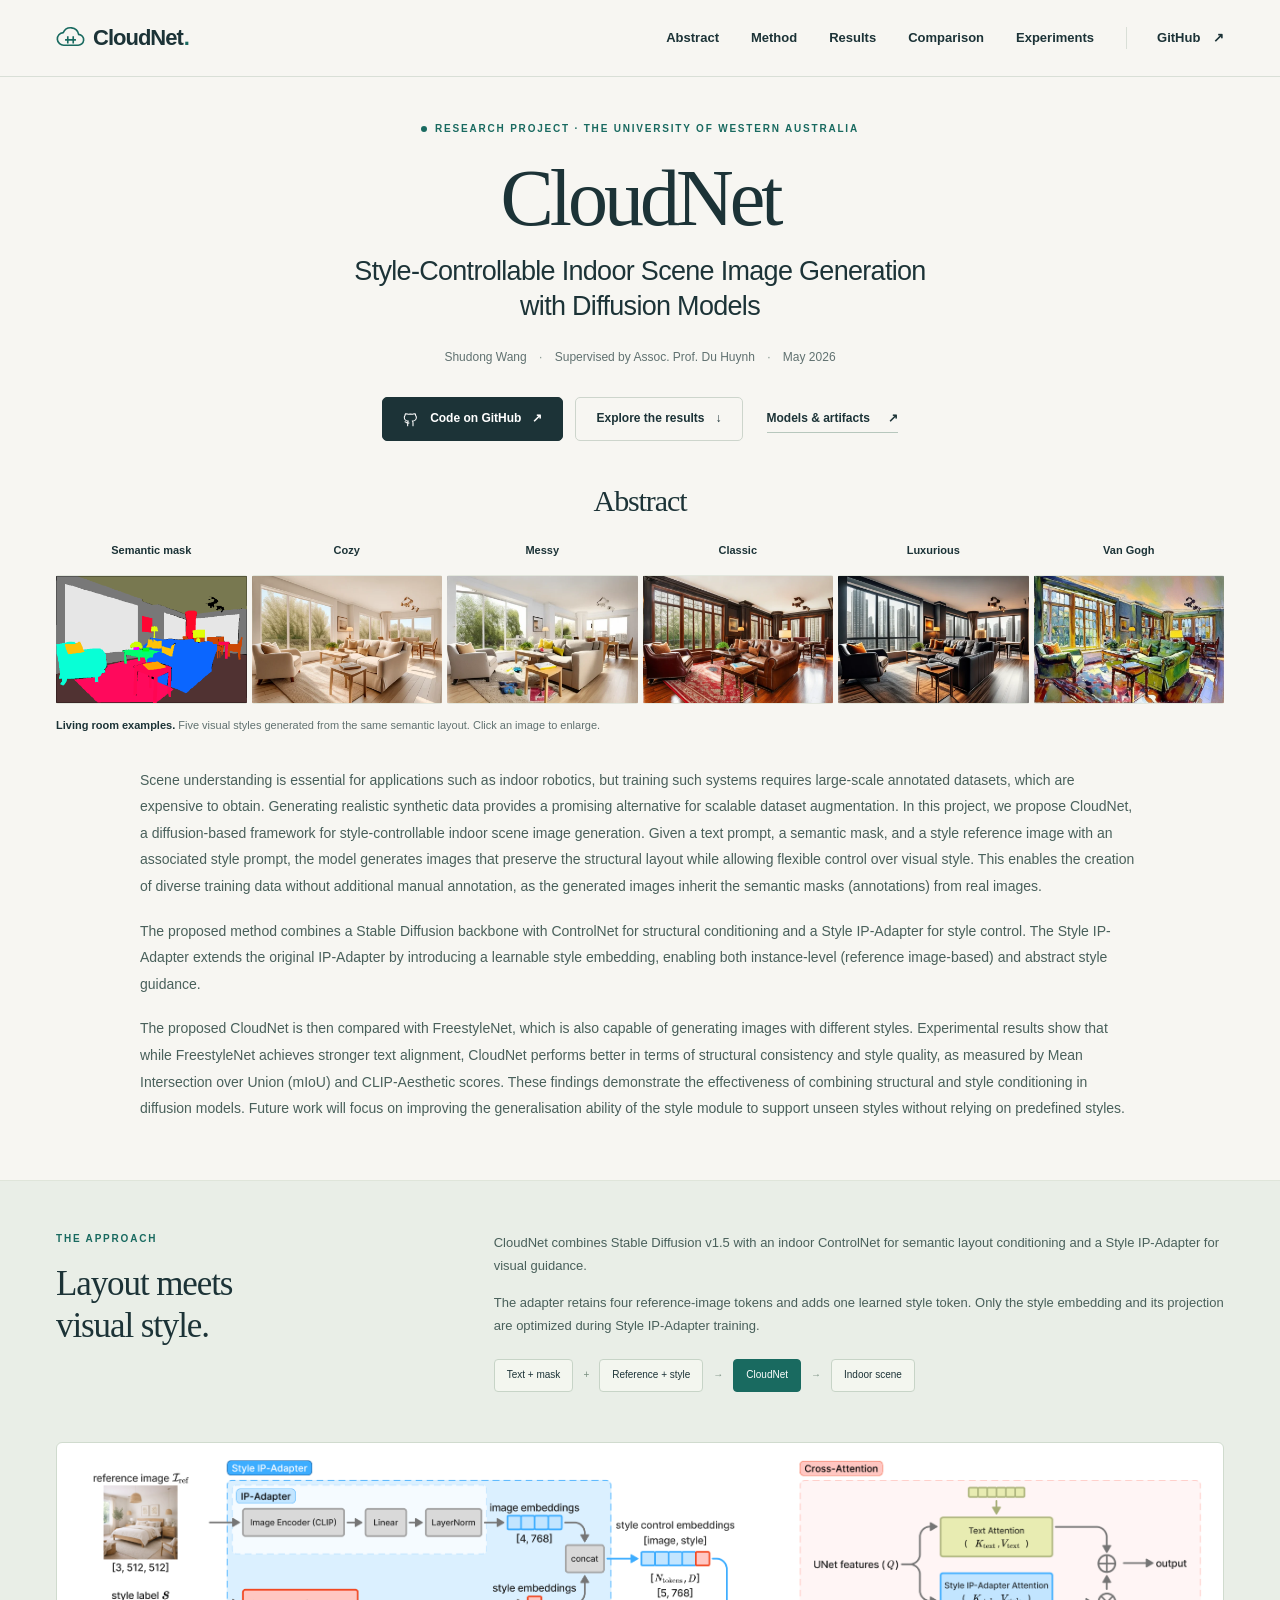
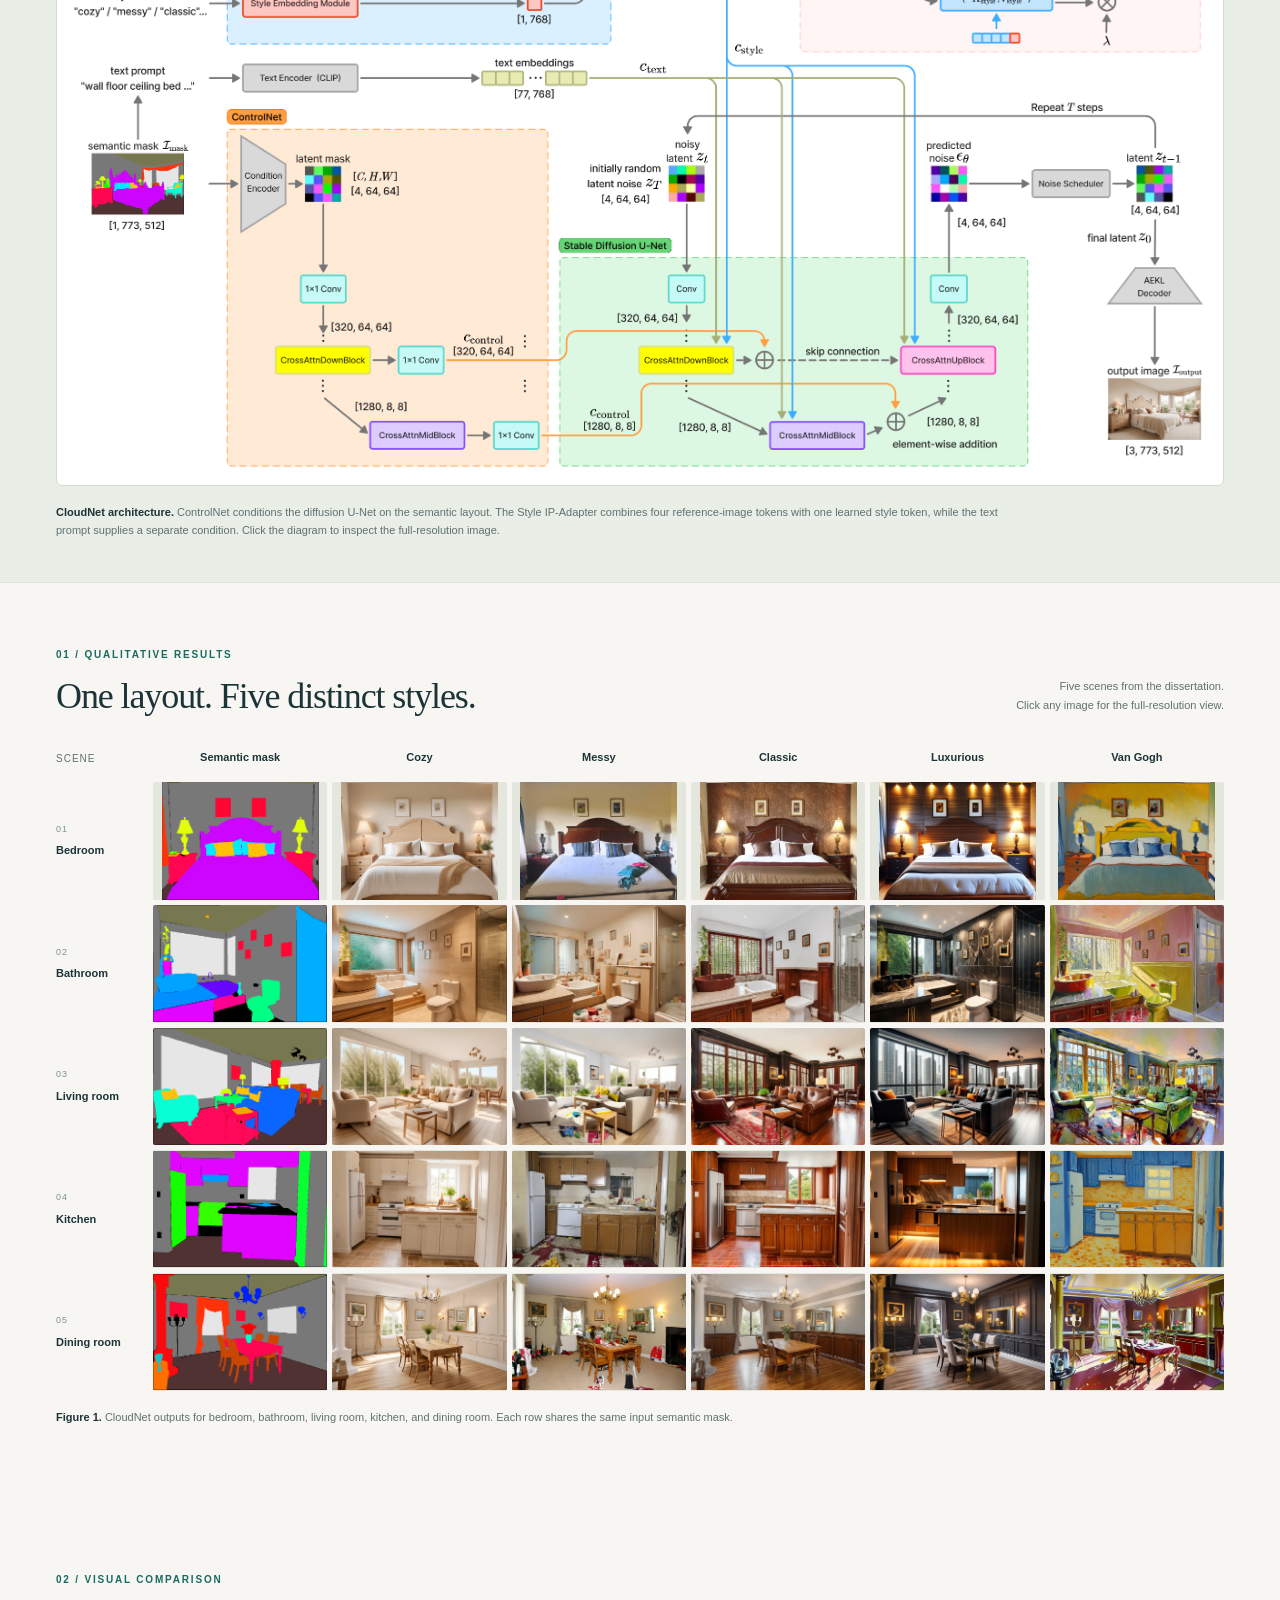
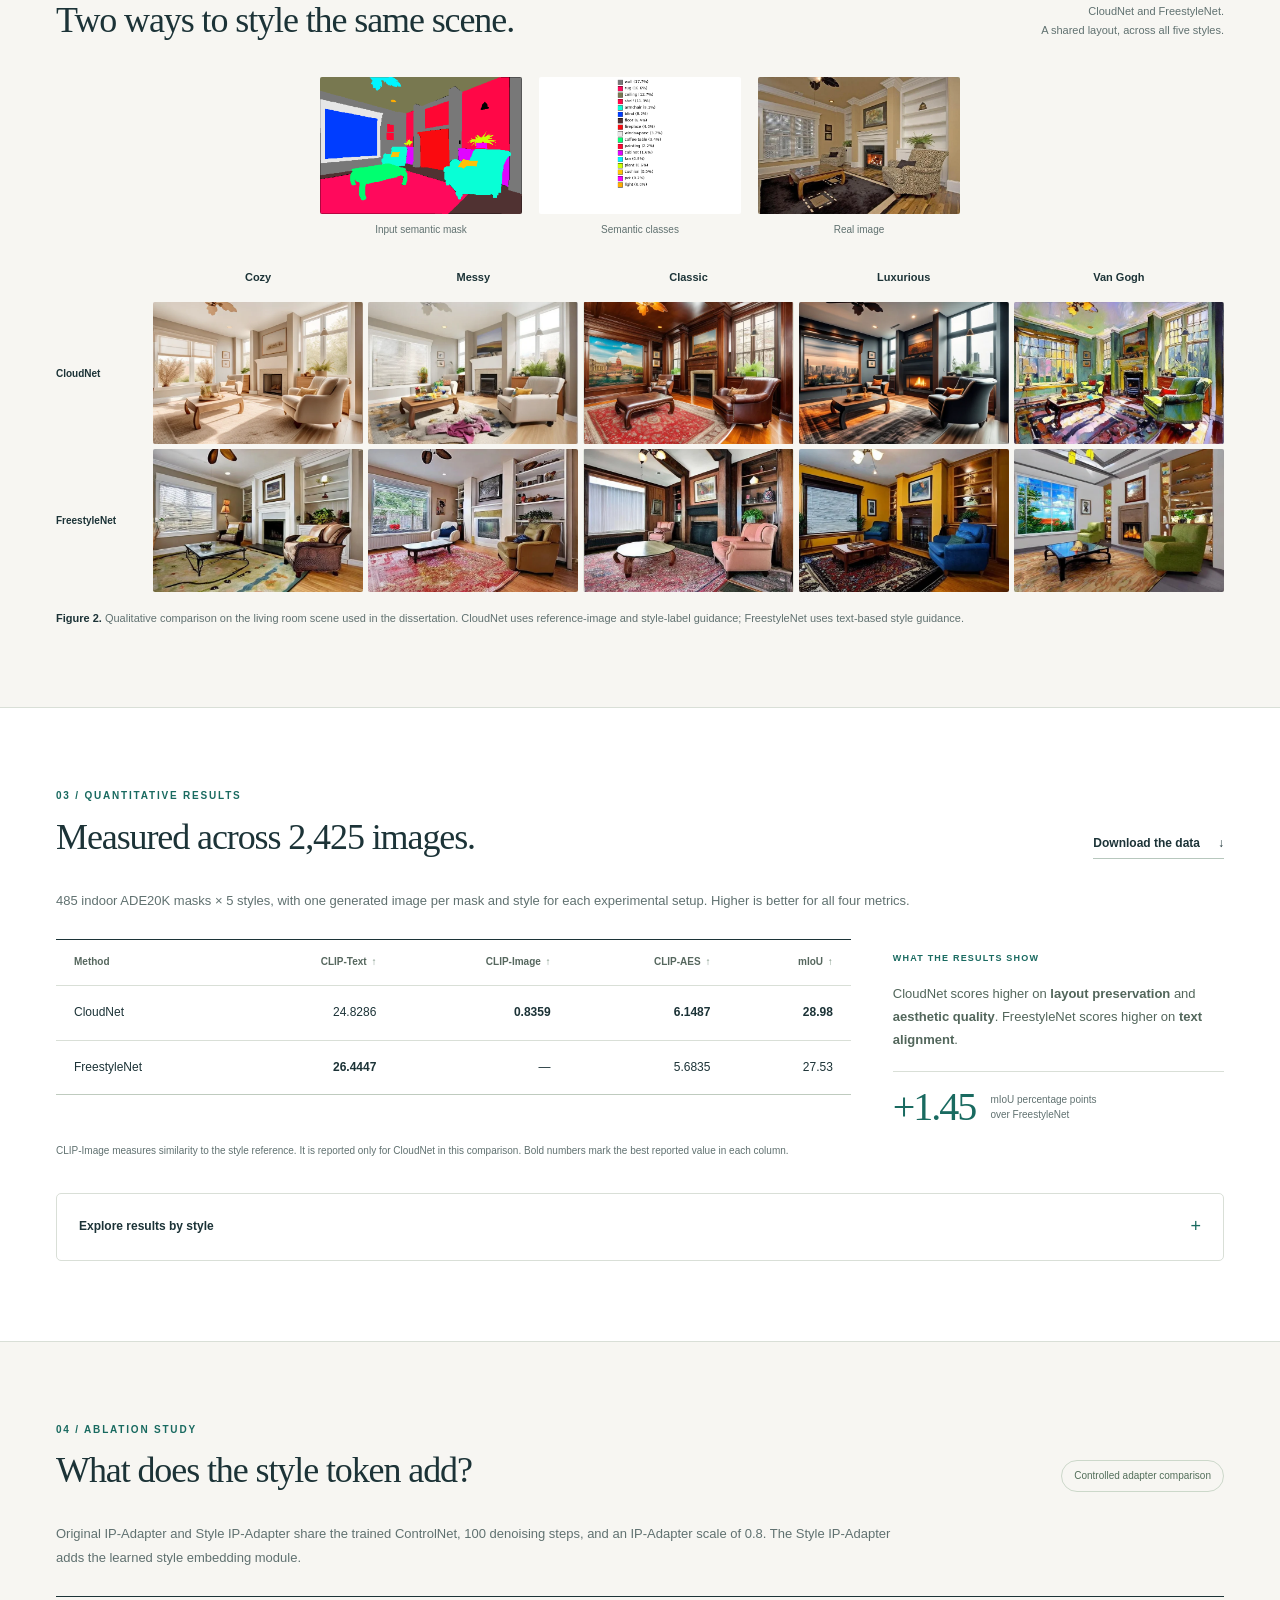
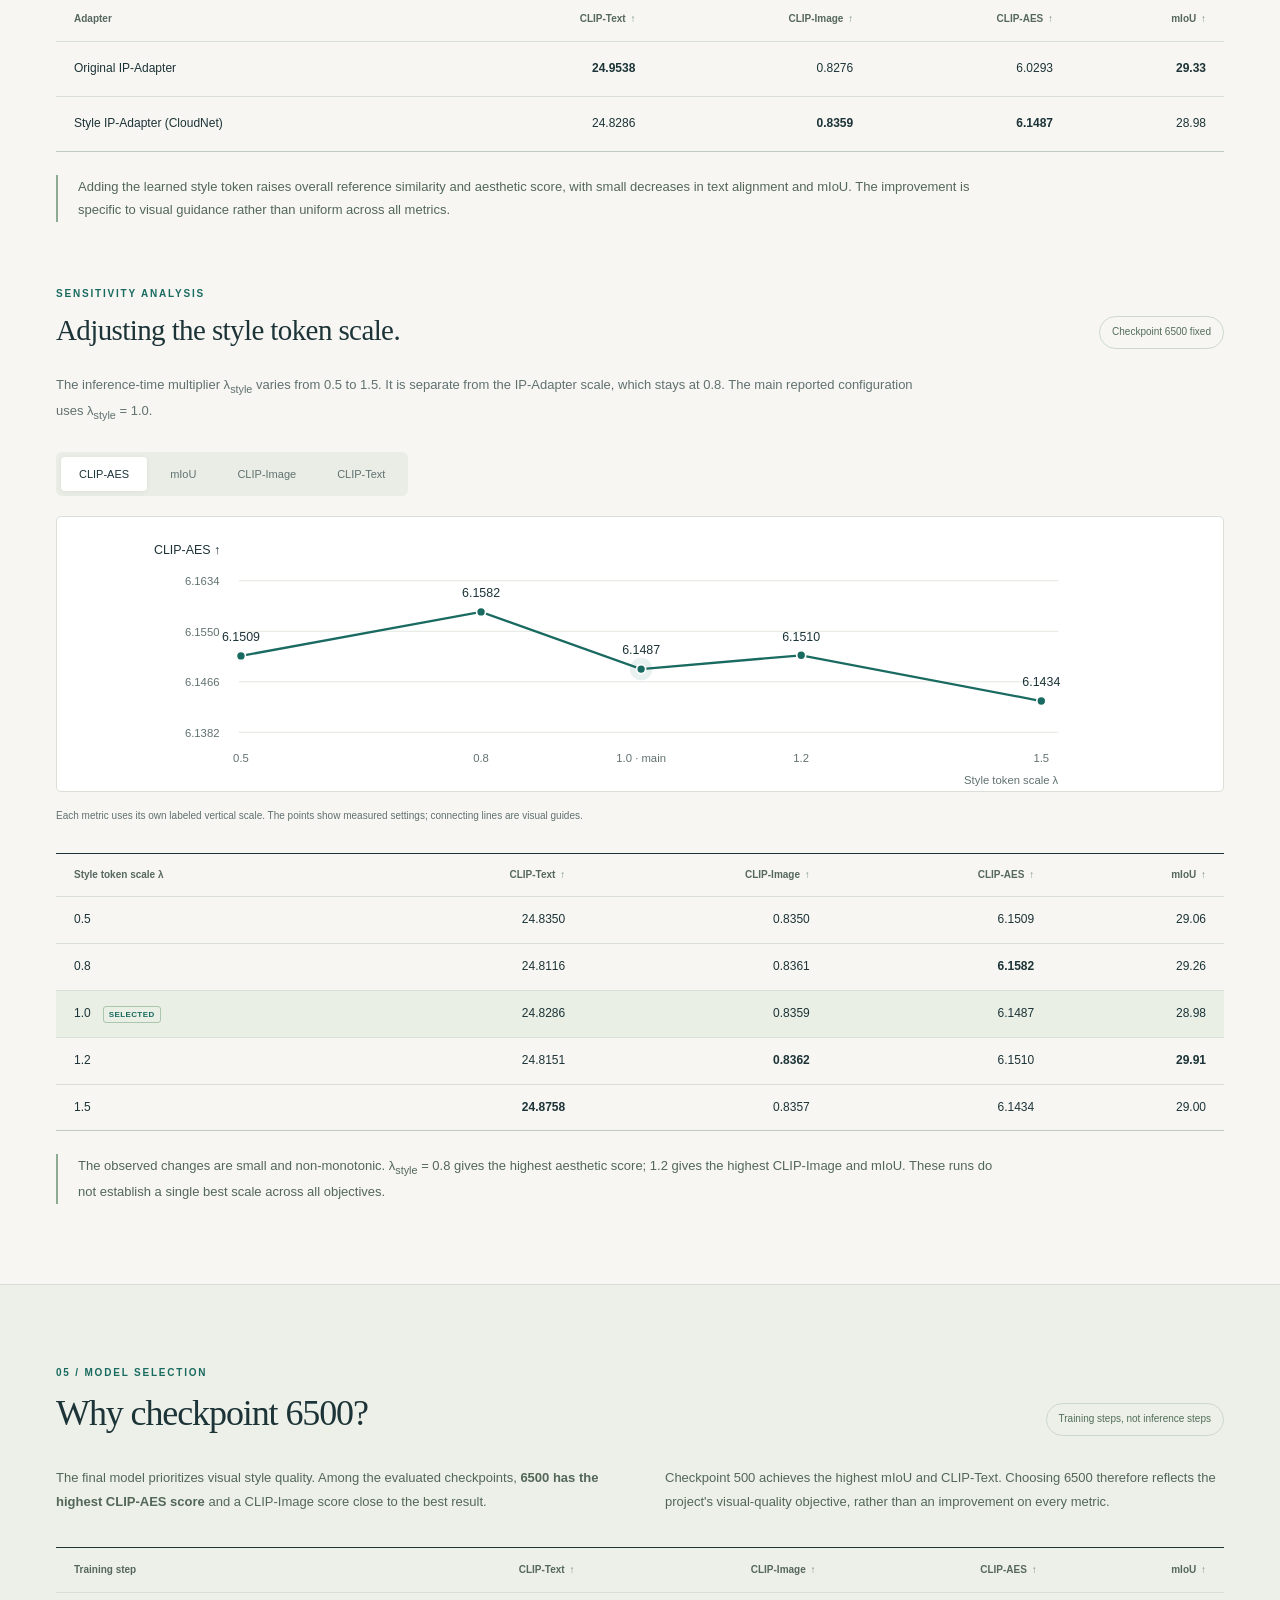
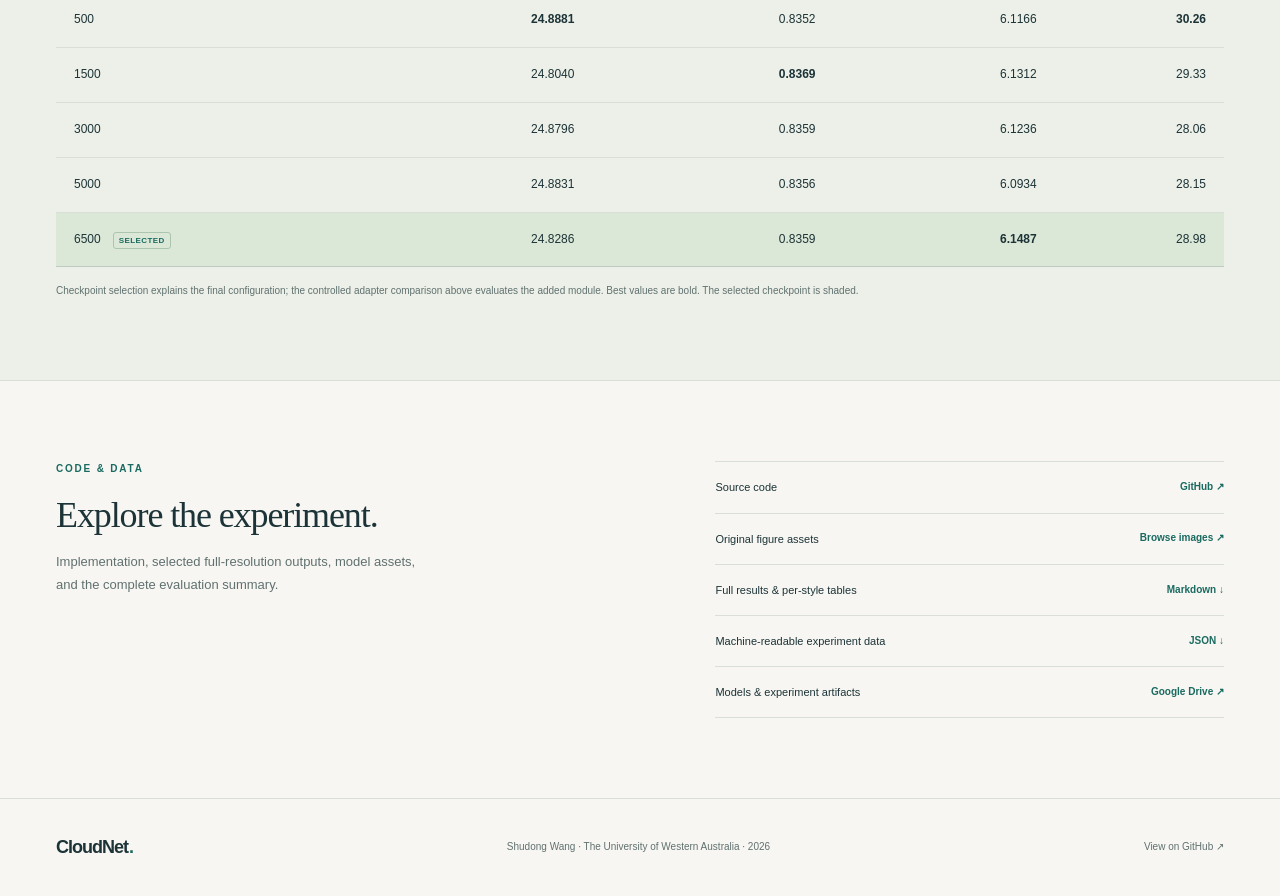
==== commit ab74720b: "Lead project page with abstract and living room examples" ====
--- a/docs/index.html
+++ b/docs/index.html
@@ -4,13 +4,13 @@
   <meta charset="utf-8">
   <meta name="viewport" content="width=device-width, initial-scale=1">
   <meta name="theme-color" content="#f7f6f2">
-  <meta name="description" content="CloudNet: style-controllable indoor scene image generation with diffusion models. Explore five visual styles, semantic layout control, comparisons with FreestyleNet, and ablation studies.">
-  <meta property="og:title" content="CloudNet · Style-Controllable Indoor Scene Generation">
+  <meta name="description" content="CloudNet: Style-Controllable Indoor Scene Image Generation with Diffusion Models. Explore five visual styles, semantic layout control, comparisons with FreestyleNet, and ablation studies.">
+  <meta property="og:title" content="CloudNet · Style-Controllable Indoor Scene Image Generation with Diffusion Models">
   <meta property="og:description" content="One semantic layout, five visual styles. Explore CloudNet's qualitative results, benchmarks, and ablation studies.">
   <meta property="og:type" content="website">
   <meta property="og:url" content="https://cloudwang-uwa.github.io/CloudNet/">
   <meta property="og:image" content="https://cloudwang-uwa.github.io/CloudNet/assets/images/cloudNet/living_room/cozy.webp">
-  <title>CloudNet · Style-Controllable Indoor Scene Generation</title>
+  <title>CloudNet · Style-Controllable Indoor Scene Image Generation with Diffusion Models</title>
   <link rel="icon" href="assets/favicon.svg" type="image/svg+xml">
   <link rel="stylesheet" href="assets/site.css">
   <link rel="canonical" href="https://cloudwang-uwa.github.io/CloudNet/">
@@ -21,17 +21,29 @@
   <header class="site-header">
     <div class="header-inner">
       <a class="wordmark" href="#" aria-label="CloudNet home"><svg viewBox="0 0 32 26" aria-hidden="true"><path d="M9 21h15a6 6 0 0 0 1-12A9 9 0 0 0 8 7a7 7 0 0 0 1 14Z"/><path d="M10 15h12M13 11v8M19 11v8"/></svg>CloudNet<span class="wordmark-dot">.</span></a>
-      <nav aria-label="Main navigation"><a href="#method">Method</a><a href="#results">Results</a><a class="nav-comparison" href="#comparison">Comparison</a><a class="nav-experiments" href="#experiments">Experiments</a><a class="nav-code" href="https://github.com/CloudWang-UWA/CloudNet">GitHub <span aria-hidden="true">↗</span></a></nav>
+      <nav aria-label="Main navigation"><a href="#abstract">Abstract</a><a href="#method">Method</a><a class="nav-results" href="#results">Results</a><a class="nav-comparison" href="#comparison">Comparison</a><a class="nav-experiments" href="#experiments">Experiments</a><a class="nav-code" href="https://github.com/CloudWang-UWA/CloudNet">GitHub <span aria-hidden="true">↗</span></a></nav>
     </div>
   </header>
   <main id="main">
     <section class="hero container">
       <p class="eyebrow"><span></span> Research project · The University of Western Australia</p>
       <h1>CloudNet</h1>
-      <p class="hero-title">Style-Controllable Indoor Scene<br class="desktop-break"> Generation with Diffusion Models</p>
-      <p class="hero-description">Keep the layout. Change the atmosphere.<br>Semantic masks, reference images, and a learned style token guide indoor scenes across five visual styles.</p>
+      <p class="hero-title">Style-Controllable Indoor Scene Image Generation<br class="desktop-break"> with Diffusion Models</p>
       <p class="byline">Shudong Wang <span>·</span> Supervised by Assoc. Prof. Du Huynh <span>·</span> May 2026</p>
       <div class="hero-links"><a class="button button-dark" href="https://github.com/CloudWang-UWA/CloudNet"><svg viewBox="0 0 24 24" aria-hidden="true"><path d="M9 18c-4 1-4-2-6-2m12 6v-4a4 4 0 0 0-1-3c3 0 6-2 6-5a4 4 0 0 0-1-3c0-1 0-2-1-3-2 0-3 1-4 1a13 13 0 0 0-6 0C7 5 6 4 4 4c-1 1-1 2-1 3a4 4 0 0 0-1 3c0 3 3 5 6 5a4 4 0 0 0-1 3v4"/></svg>Code on GitHub <span>↗</span></a><a class="button button-light" href="#quantitative">Explore the results <span>↓</span></a><a class="text-link" href="https://drive.google.com/drive/folders/1iIovFMHSRUaDWqW_M618lsFay0LqDjwX?usp=sharing">Models &amp; artifacts <span>↗</span></a></div>
+    </section>
+
+    <section id="abstract" class="abstract-section container" aria-labelledby="abstract-title">
+      <h2 id="abstract-title">Abstract</h2>
+      <figure class="teaser-figure">
+        <div class="scroll-area" role="region" aria-label="Living room examples: semantic mask and five styles; scroll horizontally on small screens" tabindex="0"><div class="teaser-grid"><div class="column-label">Semantic mask</div><div class="column-label">Cozy</div><div class="column-label">Messy</div><div class="column-label">Classic</div><div class="column-label">Luxurious</div><div class="column-label">Van Gogh</div><button class="image-button" type="button" data-full="qualitative_results/cloudNet/living_room/mask.png" data-caption="Living room · input semantic mask" aria-label="Enlarge: Living room · input semantic mask"><img src="assets/images/cloudNet/living_room/mask.webp" alt="Living room · input semantic mask" width="720" height="480" loading="eager" decoding="async"></button><button class="image-button" type="button" data-full="qualitative_results/cloudNet/living_room/cozy.png" data-caption="Living room · Cozy · CloudNet" aria-label="Enlarge: Living room · Cozy · CloudNet"><img src="assets/images/cloudNet/living_room/cozy.webp" alt="Living room · Cozy · CloudNet" width="720" height="480" loading="eager" decoding="async"></button><button class="image-button" type="button" data-full="qualitative_results/cloudNet/living_room/messy.png" data-caption="Living room · Messy · CloudNet" aria-label="Enlarge: Living room · Messy · CloudNet"><img src="assets/images/cloudNet/living_room/messy.webp" alt="Living room · Messy · CloudNet" width="720" height="480" loading="eager" decoding="async"></button><button class="image-button" type="button" data-full="qualitative_results/cloudNet/living_room/classic.png" data-caption="Living room · Classic · CloudNet" aria-label="Enlarge: Living room · Classic · CloudNet"><img src="assets/images/cloudNet/living_room/classic.webp" alt="Living room · Classic · CloudNet" width="720" height="480" loading="eager" decoding="async"></button><button class="image-button" type="button" data-full="qualitative_results/cloudNet/living_room/luxurious.png" data-caption="Living room · Luxurious · CloudNet" aria-label="Enlarge: Living room · Luxurious · CloudNet"><img src="assets/images/cloudNet/living_room/luxurious.webp" alt="Living room · Luxurious · CloudNet" width="720" height="480" loading="eager" decoding="async"></button><button class="image-button" type="button" data-full="qualitative_results/cloudNet/living_room/van_gogh.png" data-caption="Living room · Van Gogh · CloudNet" aria-label="Enlarge: Living room · Van Gogh · CloudNet"><img src="assets/images/cloudNet/living_room/van_gogh.webp" alt="Living room · Van Gogh · CloudNet" width="720" height="480" loading="eager" decoding="async"></button></div></div>
+        <figcaption class="figure-note"><span>Living room examples.</span> Five visual styles generated from the same semantic layout. Click an image to enlarge. <span class="mobile-note">Swipe to see every style.</span></figcaption>
+      </figure>
+      <div class="abstract-copy">
+        <p>Scene understanding is essential for applications such as indoor robotics, but training such systems requires large-scale annotated datasets, which are expensive to obtain. Generating realistic synthetic data provides a promising alternative for scalable dataset augmentation. In this project, we propose CloudNet, a diffusion-based framework for style-controllable indoor scene image generation. Given a text prompt, a semantic mask, and a style reference image with an associated style prompt, the model generates images that preserve the structural layout while allowing flexible control over visual style. This enables the creation of diverse training data without additional manual annotation, as the generated images inherit the semantic masks (annotations) from real images.</p>
+        <p>The proposed method combines a Stable Diffusion backbone with ControlNet for structural conditioning and a Style IP-Adapter for style control. The Style IP-Adapter extends the original IP-Adapter by introducing a learnable style embedding, enabling both instance-level (reference image-based) and abstract style guidance.</p>
+        <p>The proposed CloudNet is then compared with FreestyleNet, which is also capable of generating images with different styles. Experimental results show that while FreestyleNet achieves stronger text alignment, CloudNet performs better in terms of structural consistency and style quality, as measured by Mean Intersection over Union (mIoU) and CLIP-Aesthetic scores. These findings demonstrate the effectiveness of combining structural and style conditioning in diffusion models. Future work will focus on improving the generalisation ability of the style module to support unseen styles without relying on predefined styles.</p>
+      </div>
     </section>
 
     <section id="method" class="about-strip" aria-labelledby="method-title">
--- a/docs/assets/site.css
+++ b/docs/assets/site.css
@@ -1,6 +1,8 @@
 :root{--paper:#f7f6f2;--ink:#1c3337;--muted:#607170;--teal:#196a60;--line:#d9dfd7;--mint:#e9eee7;--white:#fff;--serif:Georgia,"Times New Roman",serif;--sans:Inter,"Segoe UI",Arial,sans-serif}
-*{box-sizing:border-box}html{scroll-behavior:smooth;scroll-padding-top:90px}body{margin:0;background:var(--paper);color:var(--ink);font-family:var(--sans);font-size:16px;line-height:1.65;-webkit-font-smoothing:antialiased}a{color:inherit;text-decoration:none}button,select{font:inherit}button,a,select,summary{-webkit-tap-highlight-color:transparent}button{cursor:pointer}a:focus-visible,button:focus-visible,select:focus-visible,summary:focus-visible,[tabindex]:focus-visible{outline:3px solid #238c79;outline-offset:5px}::selection{background:#bdd8c9}img{max-width:100%;display:block}svg{display:block}.container{width:min(1280px,calc(100% - 112px));margin-inline:auto}.site-header{position:sticky;top:0;z-index:20;border-bottom:1px solid var(--line);background:rgba(247,246,242,.96);backdrop-filter:blur(14px)}.header-inner{height:76px;max-width:1440px;padding:0 56px;margin:auto;display:flex;align-items:center;justify-content:space-between}.wordmark{font-size:22px;font-weight:750;letter-spacing:-1px;display:inline-flex;gap:8px;align-items:center}.wordmark>svg{width:29px;height:26px;fill:none;stroke:var(--teal);stroke-width:1.8}.wordmark-dot{color:var(--teal);margin-left:-7px}nav{display:flex;gap:32px;align-items:center;font-size:13px;font-weight:600}nav a{transition:color .18s}nav a:hover{color:var(--teal)}.nav-code{border-left:1px solid var(--line);padding-left:30px}.nav-code span{margin-left:9px}.hero{padding-top:76px;padding-bottom:67px;text-align:center}.eyebrow{font-size:10px;font-weight:700;letter-spacing:1.8px;text-transform:uppercase;color:var(--teal);margin:0 0 16px}.hero .eyebrow{display:flex;align-items:center;justify-content:center;gap:8px}.hero .eyebrow>span{height:6px;width:6px;border-radius:50%;background:var(--teal)}h1{font-family:var(--serif);font-size:96px;line-height:1.02;letter-spacing:-5px;font-weight:400;margin:20px 0 15px}.hero-title{font-size:27px;line-height:1.3;letter-spacing:-.7px;font-weight:500;margin:0}.hero-description{color:var(--muted);font-size:16px;line-height:1.7;margin:25px auto 0;max-width:660px}.byline{font-size:12px;color:var(--muted);margin:24px 0}.byline>span{margin:0 9px;color:#84958e}.hero-links{display:flex;align-items:center;justify-content:center;gap:12px;margin-top:29px}.button{height:44px;padding:0 20px;border-radius:5px;display:inline-flex;align-items:center;gap:11px;font-size:12px;font-weight:600;transition:background .18s,transform .18s}.button:hover{transform:translateY(-2px)}.button-dark{background:var(--ink);color:#fff;border:1px solid var(--ink)}.button-dark:hover{background:#315354}.button svg{height:16px;width:16px;fill:none;stroke:currentColor;stroke-width:1.6;stroke-linecap:round;stroke-linejoin:round}.button-light{border:1px solid #cdd5cc}.button-light:hover{background:var(--mint)}.text-link{font-size:12px;font-weight:600;display:inline-flex;align-items:center;gap:18px;border-bottom:1px solid #b7c7bd;padding:4px 0}.text-link:hover{color:var(--teal)}.hero .text-link{margin-left:12px}.section{padding-top:80px;padding-bottom:80px}.gallery-section{padding-top:64px;padding-bottom:65px}.section-heading{display:flex;gap:25px;justify-content:space-between;align-items:flex-end;margin-bottom:30px}h2{font-family:var(--serif);font-size:36px;font-weight:400;line-height:1.2;letter-spacing:-1.1px;margin:0}h3{font-family:var(--serif);font-size:29px;font-weight:400;line-height:1.25;letter-spacing:-.6px;margin:0}.section-heading .eyebrow{margin-bottom:11px}.section-aside{font-size:11px;line-height:1.7;color:var(--muted);margin:0 0 3px;text-align:right}.scroll-area{overflow-x:auto;overscroll-behavior-x:contain}.gallery-grid{display:grid;grid-template-columns:92px repeat(6,minmax(0,1fr));gap:5px;align-items:stretch;min-width:800px}.column-label{font-size:11px;font-weight:600;text-align:center;padding:0 4px 11px;display:flex;justify-content:center;align-items:end}.grid-corner{color:var(--muted);font-size:10px;text-transform:uppercase;letter-spacing:1px;padding-top:3px}.row-label{font-size:11px;font-weight:600;line-height:1.5;display:flex;flex-direction:column;justify-content:center;align-items:start;gap:6px;padding:10px 12px 10px 0}.row-label>span{font-size:9px;color:#7d9589;letter-spacing:1px;font-weight:500}.image-button{border:0;padding:0;background:#e3e7de;position:relative;overflow:hidden;border-radius:2px;width:100%;aspect-ratio:1.48;display:block}.image-button img{height:100%;width:100%;object-fit:contain;transition:transform .35s,filter .35s}.image-button:hover img{transform:scale(1.025);filter:brightness(1.05)}.image-button::after{content:"↗";position:absolute;bottom:7px;right:7px;background:rgba(255,255,255,.9);width:21px;height:21px;border-radius:50%;font-size:12px;line-height:21px;color:var(--ink);opacity:0;transition:opacity .15s}.image-button:hover::after,.image-button:focus-visible::after{opacity:1}.figure-note{color:var(--muted);font-size:11px;line-height:1.7;margin:17px 0 0;max-width:950px}.figure-note>span:first-child{font-weight:700;color:var(--ink)}.mobile-note{display:none}.about-strip{background:var(--mint);border-top:1px solid #dfe5da;border-bottom:1px solid #dfe5da}.about-inner{display:grid;grid-template-columns:1fr 2.1fr;gap:90px;padding-block:50px}.about-inner h2{font-size:35px}.architecture-figure{margin:0;padding-bottom:42px}.architecture-image{aspect-ratio:auto;background:#fff;padding:16px;border:1px solid #d0dbce;border-radius:6px}.architecture-image img{width:100%;height:auto;object-fit:contain}.architecture-image:hover img{transform:none;filter:none}.about-inner p:not(.eyebrow){font-size:13px;color:#49605b;margin:0 0 13px;line-height:1.8}.method-flow{display:flex;align-items:center;gap:10px;flex-wrap:wrap;font-size:10px;margin-top:22px}.method-flow>span,.method-flow>strong{border:1px solid #c7d4c7;border-radius:4px;padding:7px 12px;background:#f3f6ef;font-weight:500}.method-flow>strong{background:var(--teal);color:white;border-color:var(--teal)}.method-flow>b{font-weight:400;color:#798f80}.context-row{display:grid;grid-template-columns:1fr 1fr 1fr;gap:17px;width:min(640px,100%);margin:35px auto 30px}.context-row figure{margin:0}.context-row figure:nth-child(2) .image-button{background:#fff}.context-row figcaption{font-size:10px;text-align:center;color:var(--muted);margin-top:8px}.comparison-grid{display:grid;grid-template-columns:92px repeat(5,minmax(0,1fr));gap:5px;min-width:800px}.model-label{font-size:10px;word-break:normal}.section-tinted{background:#fff;border-block:1px solid var(--line)}.section-intro{font-size:13px;line-height:1.8;color:var(--muted);max-width:860px;margin:0 0 27px}.benchmark-layout{display:grid;grid-template-columns:minmax(0,2.4fr) minmax(230px,1fr);gap:42px;align-items:start}.table-wrap{overflow-x:auto}table{border-collapse:collapse;width:100%;font-size:12px;text-align:right;font-variant-numeric:tabular-nums;white-space:nowrap}th,td{padding:17px 18px;border-bottom:1px solid var(--line)}thead{border-top:1px solid var(--ink);border-bottom:1px solid var(--ink)}thead th{font-size:10px;font-weight:600;color:#56675e;padding-top:14px;padding-bottom:14px}thead th span{color:#7b9383;margin-left:2px}th:first-child{text-align:left}tbody th{font-size:12px;font-weight:500}td strong{font-weight:750;color:var(--ink)}tbody tr:last-child th,tbody tr:last-child td{border-bottom:1px solid #bfcbbf}.finding{padding-top:4px}.finding-label{font-size:9px;letter-spacing:1.2px;color:var(--teal);font-weight:700;text-transform:uppercase}.finding p{font-size:13px;line-height:1.8;margin:12px 0 19px;color:#52665b}.finding strong{font-weight:650}.delta-line{display:flex;align-items:center;gap:15px;border-top:1px solid var(--line);padding-top:15px}.delta-line>strong{font-family:var(--serif);font-size:40px;line-height:1;letter-spacing:-2px;font-weight:400;color:var(--teal)}.delta-line>span{font-size:10px;line-height:1.5;color:var(--muted)}.table-note{font-size:10px;color:var(--muted);line-height:1.8;margin:15px 0 0}.style-details{border:1px solid var(--line);border-radius:5px;margin-top:33px}.style-details summary{padding:18px 22px;display:flex;justify-content:space-between;align-items:center;cursor:pointer;font-size:12px;font-weight:600;list-style:none}.style-details summary::-webkit-details-marker{display:none}.style-details summary span{color:var(--teal);font-size:18px;font-weight:400}.style-details[open] summary span{transform:rotate(45deg)}.style-explorer{padding:0 24px 25px}.explorer-controls{display:flex;align-items:center;justify-content:space-between;gap:20px;margin:0 0 15px}.explorer-controls p{font-size:12px;color:var(--muted)}.explorer-controls label{display:flex;align-items:center;gap:10px;font-size:10px;white-space:nowrap}select{border:1px solid #c9d3c7;border-radius:4px;background:var(--paper);color:var(--ink);font-size:11px;padding:8px}.chart-legend{display:flex;gap:20px;justify-content:flex-end;font-size:10px;color:var(--muted);margin-bottom:17px}.chart-legend>span:before{content:"";display:inline-block;width:8px;height:8px;border-radius:2px;margin-right:7px;background:var(--teal)}.chart-legend>.legend-free:before{background:#acb8aa}.style-bars{display:grid;grid-template-columns:84px 1fr;gap:15px 20px;align-items:center}.bar-label{font-size:11px}.bar-pair{display:grid;gap:5px}.bar-track{height:20px;display:flex;align-items:center;gap:10px}.bar-fill{height:12px;background:var(--teal);min-width:2px;border-radius:1px}.bar-fill.freestyle{background:#acb8aa}.bar-value{font-size:10px;font-variant-numeric:tabular-nums;min-width:46px}.study-tag{font-size:10px;border:1px solid #ccd8ca;border-radius:30px;padding:7px 12px;color:#526e59;white-space:nowrap}.study-takeaway{font-size:13px;line-height:1.8;margin:23px 0 0;padding-left:20px;border-left:2px solid #8cab92;color:#536759;max-width:950px}.subsection-heading{display:flex;align-items:flex-end;justify-content:space-between;gap:20px;margin:64px 0 24px}.subsection-heading .eyebrow{margin-bottom:10px}.trend-controls{display:flex;gap:5px;flex-wrap:wrap;padding:5px;background:#e9ede5;border-radius:6px;width:fit-content}.trend-controls button{border:0;border-radius:4px;background:transparent;padding:8px 18px;font-size:11px;font-weight:500;color:var(--muted)}.trend-controls button[aria-pressed=true]{background:white;box-shadow:0 1px 5px #1c333710;color:var(--ink)}.trend-chart{margin-top:20px;background:#fff;border:1px solid var(--line);border-radius:5px;padding:14px 20px 0}.trend-chart svg{width:100%;height:auto;max-height:260px}.compact-table{margin-top:28px}.compact-table th,.compact-table td{padding-block:13px}.selected-row{background:#e9efe5}.row-badge{display:inline-block;margin-left:12px;font-size:8px;font-weight:600;letter-spacing:.4px;color:var(--teal);border:1px solid #abc5ae;border-radius:3px;padding:1px 5px;text-transform:uppercase}.checkpoint-section{background:#edf0e8;border-block:1px solid var(--line)}.checkpoint-explanation{display:grid;grid-template-columns:1fr 1fr;gap:50px;margin:0 0 32px}.checkpoint-explanation p{font-size:13px;line-height:1.9;color:#536759;margin:0}.checkpoint-section .selected-row{background:#dce8d7}.reproducibility{display:grid;grid-template-columns:1.1fr 1fr;gap:100px}.reproducibility p:not(.eyebrow){font-size:13px;line-height:1.8;color:var(--muted);max-width:380px}.resource-links>a{display:flex;justify-content:space-between;align-items:center;padding:16px 0;border-bottom:1px solid var(--line);gap:20px;font-size:11px}.resource-links>a:first-child{border-top:1px solid var(--line)}.resource-links b{font-size:10px;font-weight:600;color:var(--teal);white-space:nowrap}.resource-links>a:hover span{text-decoration:underline;text-underline-offset:3px}footer{border-top:1px solid var(--line)}.footer-inner{display:flex;justify-content:space-between;align-items:center;gap:20px;padding-block:30px}footer .wordmark{font-size:18px}footer p,footer a:not(.wordmark){font-size:10px;color:var(--muted)}dialog{padding:18px 24px 22px;border:1px solid #aabeb0;border-radius:8px;background:var(--paper);max-width:min(92vw,1200px);max-height:94vh;width:max-content;box-shadow:0 30px 100px #132a3533}dialog::backdrop{background:#142425cf;backdrop-filter:blur(5px)}.lightbox-toolbar{display:flex;align-items:center;justify-content:space-between;gap:30px;margin-bottom:13px}.lightbox-toolbar p{font-size:12px;margin:0}.lightbox-toolbar button{border:0;background:transparent;color:var(--ink);font-size:12px;padding:6px 0 6px 18px;white-space:nowrap}.lightbox-toolbar button span{font-size:23px;vertical-align:-2px;margin-left:9px}#full-image{max-height:calc(88vh - 100px);max-width:100%;width:auto;object-fit:contain;margin-inline:auto}#original-image-link{display:block;text-align:right;font-size:10px;margin-top:12px;color:var(--teal)}.sr-only,.skip-link:not(:focus){position:absolute;width:1px;height:1px;margin:-1px;padding:0;overflow:hidden;clip:rect(0,0,0,0);white-space:nowrap;border:0}.skip-link:focus{position:fixed;top:10px;left:10px;background:white;z-index:100;padding:10px}
-@media(min-width:1500px){.hero{padding-top:90px}.gallery-grid .image-button{aspect-ratio:1.48}}
-@media(max-width:1000px){.container{width:calc(100% - 64px)}.header-inner{padding-inline:32px}.hero{padding-top:60px}.section{padding-block:60px}.gallery-section{padding-top:48px}.benchmark-layout{grid-template-columns:1fr}.finding{display:grid;grid-template-columns:1fr 1fr;gap:12px 24px;align-items:center}.finding-label{grid-column:1/-1}.finding p{margin:0}.delta-line{border:0;padding:0}.reproducibility{gap:45px}.about-inner{gap:45px;grid-template-columns:1fr 2fr}.section-aside{font-size:10px}}
-@media(max-width:650px){html{scroll-padding-top:72px}.container{width:calc(100% - 36px)}.header-inner{height:64px;padding-inline:18px}.wordmark{font-size:19px}.wordmark>svg{width:24px}nav{gap:15px;font-size:10px}nav .nav-comparison,nav .nav-experiments{display:none}.nav-code{padding-left:14px}.nav-code span{margin-left:3px}.hero{padding:48px 0 40px}.hero .eyebrow{font-size:8px;letter-spacing:1.05px}.hero h1{font-size:70px;letter-spacing:-4px;margin-top:22px}.hero-title{font-size:21px;letter-spacing:-.4px}.desktop-break{display:none}.hero-description{font-size:13px;margin-top:22px}.byline{font-size:10px;line-height:1.8;margin-top:20px}.byline>span{margin:0 3px}.hero-links{flex-wrap:wrap;gap:9px}.button{font-size:11px;height:42px;padding-inline:16px}.hero .text-link{margin:7px 35px 0;font-size:11px}.section{padding-block:46px}.gallery-section{padding-top:38px}.section-heading{display:block;margin-bottom:24px}h2{font-size:29px;letter-spacing:-.7px}h3{font-size:25px}.eyebrow{font-size:9px;letter-spacing:1.3px}.section-aside{text-align:left;margin-top:15px;font-size:11px}.section-aside br{display:none}.gallery-grid{grid-template-columns:70px repeat(6,142px);min-width:946px}.gallery-grid .row-label{position:sticky;left:0;z-index:2;background:var(--paper);font-size:10px}.row-label>span{font-size:8px}.column-label{font-size:10px}.figure-note{font-size:10px}.mobile-note{display:inline}.about-inner{grid-template-columns:1fr;gap:24px;padding-block:38px}.about-inner h2{font-size:29px}.architecture-figure{padding-bottom:30px}.architecture-image{padding:8px}.about-inner h2 br{display:none}.about-inner p:not(.eyebrow){font-size:12px}.method-flow{gap:6px;font-size:9px}.method-flow>span,.method-flow>strong{padding:5px 8px}.comparison-grid{grid-template-columns:74px repeat(5,160px);min-width:900px}.comparison-grid .model-label{position:sticky;left:0;z-index:2;background:var(--paper);font-size:9px}.context-row{gap:9px;margin-block:24px}.context-row figcaption{font-size:9px}.section-heading>.text-link{margin-top:18px}.section-intro{font-size:12px}.benchmark-layout{gap:24px}th,td{padding:13px 14px}thead th{font-size:9px}tbody th,td{font-size:11px}.finding{display:block}.finding p{margin-top:10px}.delta-line{margin-top:18px}.style-details summary{font-size:11px;padding:16px}.style-explorer{padding-inline:16px}.explorer-controls{display:block}.explorer-controls label{margin-top:15px}.chart-legend{margin-top:18px}.style-bars{grid-template-columns:64px 1fr;gap:12px}.bar-label,.bar-value{font-size:9px}.bar-value{min-width:36px}.bar-track{gap:6px}.study-tag{display:inline-block;font-size:9px;margin-top:16px}.study-takeaway{font-size:12px;padding-left:15px}.subsection-heading{display:block;margin-top:46px}.trend-controls{gap:0;width:100%;justify-content:space-between}.trend-controls button{padding:8px 10px;font-size:10px}.trend-chart{padding:8px 5px 0}.checkpoint-explanation{grid-template-columns:1fr;gap:14px}.checkpoint-explanation p{font-size:12px}.reproducibility{grid-template-columns:1fr;gap:20px}.resource-links>a{font-size:10px}.footer-inner{flex-wrap:wrap;gap:8px;padding-block:24px}.footer-inner p{width:100%;order:3;font-size:9px;margin-top:5px}dialog{padding:12px;max-width:96vw}.lightbox-toolbar{gap:15px}.lightbox-toolbar p{font-size:10px}.lightbox-toolbar button{font-size:10px}.row-badge{margin-left:6px;font-size:7px}}
+*{box-sizing:border-box}html{scroll-behavior:smooth;scroll-padding-top:90px}body{margin:0;background:var(--paper);color:var(--ink);font-family:var(--sans);font-size:16px;line-height:1.65;-webkit-font-smoothing:antialiased}a{color:inherit;text-decoration:none}button,select{font:inherit}button,a,select,summary{-webkit-tap-highlight-color:transparent}button{cursor:pointer}a:focus-visible,button:focus-visible,select:focus-visible,summary:focus-visible,[tabindex]:focus-visible{outline:3px solid #238c79;outline-offset:5px}::selection{background:#bdd8c9}img{max-width:100%;display:block}svg{display:block}.container{width:min(1280px,calc(100% - 112px));margin-inline:auto}.site-header{position:sticky;top:0;z-index:20;border-bottom:1px solid var(--line);background:rgba(247,246,242,.96);backdrop-filter:blur(14px)}.header-inner{height:76px;max-width:1440px;padding:0 56px;margin:auto;display:flex;align-items:center;justify-content:space-between}.wordmark{font-size:22px;font-weight:750;letter-spacing:-1px;display:inline-flex;gap:8px;align-items:center}.wordmark>svg{width:29px;height:26px;fill:none;stroke:var(--teal);stroke-width:1.8}.wordmark-dot{color:var(--teal);margin-left:-7px}nav{display:flex;gap:32px;align-items:center;font-size:13px;font-weight:600}nav a{transition:color .18s}nav a:hover{color:var(--teal)}.nav-code{border-left:1px solid var(--line);padding-left:30px}.nav-code span{margin-left:9px}.hero{padding-top:44px;padding-bottom:30px;text-align:center}.eyebrow{font-size:10px;font-weight:700;letter-spacing:1.8px;text-transform:uppercase;color:var(--teal);margin:0 0 16px}.hero .eyebrow{display:flex;align-items:center;justify-content:center;gap:8px}.hero .eyebrow>span{height:6px;width:6px;border-radius:50%;background:var(--teal)}h1{font-family:var(--serif);font-size:80px;line-height:1.02;letter-spacing:-4px;font-weight:400;margin:20px 0 15px}.hero-title{font-size:27px;line-height:1.3;letter-spacing:-.7px;font-weight:500;margin:0 auto;max-width:1000px}.byline{font-size:12px;color:var(--muted);margin:24px 0}.byline>span{margin:0 9px;color:#84958e}.hero-links{display:flex;align-items:center;justify-content:center;gap:12px;margin-top:29px}.button{height:44px;padding:0 20px;border-radius:5px;display:inline-flex;align-items:center;gap:11px;font-size:12px;font-weight:600;transition:background .18s,transform .18s}.button:hover{transform:translateY(-2px)}.button-dark{background:var(--ink);color:#fff;border:1px solid var(--ink)}.button-dark:hover{background:#315354}.button svg{height:16px;width:16px;fill:none;stroke:currentColor;stroke-width:1.6;stroke-linecap:round;stroke-linejoin:round}.button-light{border:1px solid #cdd5cc}.button-light:hover{background:var(--mint)}.text-link{font-size:12px;font-weight:600;display:inline-flex;align-items:center;gap:18px;border-bottom:1px solid #b7c7bd;padding:4px 0}.text-link:hover{color:var(--teal)}.hero .text-link{margin-left:12px}.section{padding-top:80px;padding-bottom:80px}.gallery-section{padding-top:64px;padding-bottom:65px}.section-heading{display:flex;gap:25px;justify-content:space-between;align-items:flex-end;margin-bottom:30px}h2{font-family:var(--serif);font-size:36px;font-weight:400;line-height:1.2;letter-spacing:-1.1px;margin:0}h3{font-family:var(--serif);font-size:29px;font-weight:400;line-height:1.25;letter-spacing:-.6px;margin:0}.section-heading .eyebrow{margin-bottom:11px}.section-aside{font-size:11px;line-height:1.7;color:var(--muted);margin:0 0 3px;text-align:right}.scroll-area{overflow-x:auto;overscroll-behavior-x:contain}.gallery-grid{display:grid;grid-template-columns:92px repeat(6,minmax(0,1fr));gap:5px;align-items:stretch;min-width:800px}.column-label{font-size:11px;font-weight:600;text-align:center;padding:0 4px 11px;display:flex;justify-content:center;align-items:end}.grid-corner{color:var(--muted);font-size:10px;text-transform:uppercase;letter-spacing:1px;padding-top:3px}.row-label{font-size:11px;font-weight:600;line-height:1.5;display:flex;flex-direction:column;justify-content:center;align-items:start;gap:6px;padding:10px 12px 10px 0}.row-label>span{font-size:9px;color:#7d9589;letter-spacing:1px;font-weight:500}.image-button{border:0;padding:0;background:#e3e7de;position:relative;overflow:hidden;border-radius:2px;width:100%;aspect-ratio:1.48;display:block}.image-button img{height:100%;width:100%;object-fit:contain;transition:transform .35s,filter .35s}.image-button:hover img{transform:scale(1.025);filter:brightness(1.05)}.image-button::after{content:"↗";position:absolute;bottom:7px;right:7px;background:rgba(255,255,255,.9);width:21px;height:21px;border-radius:50%;font-size:12px;line-height:21px;color:var(--ink);opacity:0;transition:opacity .15s}.image-button:hover::after,.image-button:focus-visible::after{opacity:1}.figure-note{color:var(--muted);font-size:11px;line-height:1.7;margin:17px 0 0;max-width:950px}.figure-note>span:first-child{font-weight:700;color:var(--ink)}.mobile-note{display:none}.about-strip{background:var(--mint);border-top:1px solid #dfe5da;border-bottom:1px solid #dfe5da}.about-inner{display:grid;grid-template-columns:1fr 2.1fr;gap:90px;padding-block:50px}.about-inner h2{font-size:35px}.architecture-figure{margin:0;padding-bottom:42px}.architecture-image{aspect-ratio:auto;background:#fff;padding:16px;border:1px solid #d0dbce;border-radius:6px}.architecture-image img{width:100%;height:auto;object-fit:contain}.architecture-image:hover img{transform:none;filter:none}.about-inner p:not(.eyebrow){font-size:13px;color:#49605b;margin:0 0 13px;line-height:1.8}.method-flow{display:flex;align-items:center;gap:10px;flex-wrap:wrap;font-size:10px;margin-top:22px}.method-flow>span,.method-flow>strong{border:1px solid #c7d4c7;border-radius:4px;padding:7px 12px;background:#f3f6ef;font-weight:500}.method-flow>strong{background:var(--teal);color:white;border-color:var(--teal)}.method-flow>b{font-weight:400;color:#798f80}.context-row{display:grid;grid-template-columns:1fr 1fr 1fr;gap:17px;width:min(640px,100%);margin:35px auto 30px}.context-row figure{margin:0}.context-row figure:nth-child(2) .image-button{background:#fff}.context-row figcaption{font-size:10px;text-align:center;color:var(--muted);margin-top:8px}.comparison-grid{display:grid;grid-template-columns:92px repeat(5,minmax(0,1fr));gap:5px;min-width:800px}.model-label{font-size:10px;word-break:normal}.section-tinted{background:#fff;border-block:1px solid var(--line)}.section-intro{font-size:13px;line-height:1.8;color:var(--muted);max-width:860px;margin:0 0 27px}.benchmark-layout{display:grid;grid-template-columns:minmax(0,2.4fr) minmax(230px,1fr);gap:42px;align-items:start}.table-wrap{overflow-x:auto}table{border-collapse:collapse;width:100%;font-size:12px;text-align:right;font-variant-numeric:tabular-nums;white-space:nowrap}th,td{padding:17px 18px;border-bottom:1px solid var(--line)}thead{border-top:1px solid var(--ink);border-bottom:1px solid var(--ink)}thead th{font-size:10px;font-weight:600;color:#56675e;padding-top:14px;padding-bottom:14px}thead th span{color:#7b9383;margin-left:2px}th:first-child{text-align:left}tbody th{font-size:12px;font-weight:500}td strong{font-weight:750;color:var(--ink)}tbody tr:last-child th,tbody tr:last-child td{border-bottom:1px solid #bfcbbf}.finding{padding-top:4px}.finding-label{font-size:9px;letter-spacing:1.2px;color:var(--teal);font-weight:700;text-transform:uppercase}.finding p{font-size:13px;line-height:1.8;margin:12px 0 19px;color:#52665b}.finding strong{font-weight:650}.delta-line{display:flex;align-items:center;gap:15px;border-top:1px solid var(--line);padding-top:15px}.delta-line>strong{font-family:var(--serif);font-size:40px;line-height:1;letter-spacing:-2px;font-weight:400;color:var(--teal)}.delta-line>span{font-size:10px;line-height:1.5;color:var(--muted)}.table-note{font-size:10px;color:var(--muted);line-height:1.8;margin:15px 0 0}.style-details{border:1px solid var(--line);border-radius:5px;margin-top:33px}.style-details summary{padding:18px 22px;display:flex;justify-content:space-between;align-items:center;cursor:pointer;font-size:12px;font-weight:600;list-style:none}.style-details summary::-webkit-details-marker{display:none}.style-details summary span{color:var(--teal);font-size:18px;font-weight:400}.style-details[open] summary span{transform:rotate(45deg)}.style-explorer{padding:0 24px 25px}.explorer-controls{display:flex;align-items:center;justify-content:space-between;gap:20px;margin:0 0 15px}.explorer-controls p{font-size:12px;color:var(--muted)}.explorer-controls label{display:flex;align-items:center;gap:10px;font-size:10px;white-space:nowrap}select{border:1px solid #c9d3c7;border-radius:4px;background:var(--paper);color:var(--ink);font-size:11px;padding:8px}.chart-legend{display:flex;gap:20px;justify-content:flex-end;font-size:10px;color:var(--muted);margin-bottom:17px}.chart-legend>span:before{content:"";display:inline-block;width:8px;height:8px;border-radius:2px;margin-right:7px;background:var(--teal)}.chart-legend>.legend-free:before{background:#acb8aa}.style-bars{display:grid;grid-template-columns:84px 1fr;gap:15px 20px;align-items:center}.bar-label{font-size:11px}.bar-pair{display:grid;gap:5px}.bar-track{height:20px;display:flex;align-items:center;gap:10px}.bar-fill{height:12px;background:var(--teal);min-width:2px;border-radius:1px}.bar-fill.freestyle{background:#acb8aa}.bar-value{font-size:10px;font-variant-numeric:tabular-nums;min-width:46px}.study-tag{font-size:10px;border:1px solid #ccd8ca;border-radius:30px;padding:7px 12px;color:#526e59;white-space:nowrap}.study-takeaway{font-size:13px;line-height:1.8;margin:23px 0 0;padding-left:20px;border-left:2px solid #8cab92;color:#536759;max-width:950px}.subsection-heading{display:flex;align-items:flex-end;justify-content:space-between;gap:20px;margin:64px 0 24px}.subsection-heading .eyebrow{margin-bottom:10px}.trend-controls{display:flex;gap:5px;flex-wrap:wrap;padding:5px;background:#e9ede5;border-radius:6px;width:fit-content}.trend-controls button{border:0;border-radius:4px;background:transparent;padding:8px 18px;font-size:11px;font-weight:500;color:var(--muted)}.trend-controls button[aria-pressed=true]{background:white;box-shadow:0 1px 5px #1c333710;color:var(--ink)}.trend-chart{margin-top:20px;background:#fff;border:1px solid var(--line);border-radius:5px;padding:14px 20px 0}.trend-chart svg{width:100%;height:auto;max-height:260px}.compact-table{margin-top:28px}.compact-table th,.compact-table td{padding-block:13px}.selected-row{background:#e9efe5}.row-badge{display:inline-block;margin-left:12px;font-size:8px;font-weight:600;letter-spacing:.4px;color:var(--teal);border:1px solid #abc5ae;border-radius:3px;padding:1px 5px;text-transform:uppercase}.checkpoint-section{background:#edf0e8;border-block:1px solid var(--line)}.checkpoint-explanation{display:grid;grid-template-columns:1fr 1fr;gap:50px;margin:0 0 32px}.checkpoint-explanation p{font-size:13px;line-height:1.9;color:#536759;margin:0}.checkpoint-section .selected-row{background:#dce8d7}.reproducibility{display:grid;grid-template-columns:1.1fr 1fr;gap:100px}.reproducibility p:not(.eyebrow){font-size:13px;line-height:1.8;color:var(--muted);max-width:380px}.resource-links>a{display:flex;justify-content:space-between;align-items:center;padding:16px 0;border-bottom:1px solid var(--line);gap:20px;font-size:11px}.resource-links>a:first-child{border-top:1px solid var(--line)}.resource-links b{font-size:10px;font-weight:600;color:var(--teal);white-space:nowrap}.resource-links>a:hover span{text-decoration:underline;text-underline-offset:3px}footer{border-top:1px solid var(--line)}.footer-inner{display:flex;justify-content:space-between;align-items:center;gap:20px;padding-block:30px}footer .wordmark{font-size:18px}footer p,footer a:not(.wordmark){font-size:10px;color:var(--muted)}dialog{padding:18px 24px 22px;border:1px solid #aabeb0;border-radius:8px;background:var(--paper);max-width:min(92vw,1200px);max-height:94vh;width:max-content;box-shadow:0 30px 100px #132a3533}dialog::backdrop{background:#142425cf;backdrop-filter:blur(5px)}.lightbox-toolbar{display:flex;align-items:center;justify-content:space-between;gap:30px;margin-bottom:13px}.lightbox-toolbar p{font-size:12px;margin:0}.lightbox-toolbar button{border:0;background:transparent;color:var(--ink);font-size:12px;padding:6px 0 6px 18px;white-space:nowrap}.lightbox-toolbar button span{font-size:23px;vertical-align:-2px;margin-left:9px}#full-image{max-height:calc(88vh - 100px);max-width:100%;width:auto;object-fit:contain;margin-inline:auto}#original-image-link{display:block;text-align:right;font-size:10px;margin-top:12px;color:var(--teal)}.sr-only,.skip-link:not(:focus){position:absolute;width:1px;height:1px;margin:-1px;padding:0;overflow:hidden;clip:rect(0,0,0,0);white-space:nowrap;border:0}.skip-link:focus{position:fixed;top:10px;left:10px;background:white;z-index:100;padding:10px}
+@media(min-width:1500px){.hero{padding-top:52px}.gallery-grid .image-button{aspect-ratio:1.48}}
+@media(max-width:1000px){.container{width:calc(100% - 64px)}.header-inner{padding-inline:32px}.hero{padding-top:40px}.section{padding-block:60px}.gallery-section{padding-top:48px}.benchmark-layout{grid-template-columns:1fr}.finding{display:grid;grid-template-columns:1fr 1fr;gap:12px 24px;align-items:center}.finding-label{grid-column:1/-1}.finding p{margin:0}.delta-line{border:0;padding:0}.reproducibility{gap:45px}.about-inner{gap:45px;grid-template-columns:1fr 2fr}.section-aside{font-size:10px}}
+@media(max-width:650px){html{scroll-padding-top:72px}.container{width:calc(100% - 36px)}.header-inner{height:64px;padding-inline:18px}.wordmark{font-size:19px}.wordmark>svg{width:24px}nav{gap:15px;font-size:10px}nav .nav-results,nav .nav-comparison,nav .nav-experiments{display:none}.nav-code{padding-left:14px}.nav-code span{margin-left:3px}.hero{padding:32px 0 24px}.hero .eyebrow{font-size:8px;letter-spacing:1.05px}.hero h1{font-size:60px;letter-spacing:-3px;margin-top:18px}.hero-title{font-size:21px;letter-spacing:-.4px}.desktop-break{display:none}.byline{font-size:10px;line-height:1.8;margin-top:20px}.byline>span{margin:0 3px}.hero-links{flex-wrap:wrap;gap:9px}.button{font-size:11px;height:42px;padding-inline:16px}.hero .text-link{margin:7px 35px 0;font-size:11px}.section{padding-block:46px}.gallery-section{padding-top:38px}.section-heading{display:block;margin-bottom:24px}h2{font-size:29px;letter-spacing:-.7px}h3{font-size:25px}.eyebrow{font-size:9px;letter-spacing:1.3px}.section-aside{text-align:left;margin-top:15px;font-size:11px}.section-aside br{display:none}.gallery-grid{grid-template-columns:70px repeat(6,142px);min-width:946px}.gallery-grid .row-label{position:sticky;left:0;z-index:2;background:var(--paper);font-size:10px}.row-label>span{font-size:8px}.column-label{font-size:10px}.figure-note{font-size:10px}.mobile-note{display:inline}.about-inner{grid-template-columns:1fr;gap:24px;padding-block:38px}.about-inner h2{font-size:29px}.architecture-figure{padding-bottom:30px}.architecture-image{padding:8px}.about-inner h2 br{display:none}.about-inner p:not(.eyebrow){font-size:12px}.method-flow{gap:6px;font-size:9px}.method-flow>span,.method-flow>strong{padding:5px 8px}.comparison-grid{grid-template-columns:74px repeat(5,160px);min-width:900px}.comparison-grid .model-label{position:sticky;left:0;z-index:2;background:var(--paper);font-size:9px}.context-row{gap:9px;margin-block:24px}.context-row figcaption{font-size:9px}.section-heading>.text-link{margin-top:18px}.section-intro{font-size:12px}.benchmark-layout{gap:24px}th,td{padding:13px 14px}thead th{font-size:9px}tbody th,td{font-size:11px}.finding{display:block}.finding p{margin-top:10px}.delta-line{margin-top:18px}.style-details summary{font-size:11px;padding:16px}.style-explorer{padding-inline:16px}.explorer-controls{display:block}.explorer-controls label{margin-top:15px}.chart-legend{margin-top:18px}.style-bars{grid-template-columns:64px 1fr;gap:12px}.bar-label,.bar-value{font-size:9px}.bar-value{min-width:36px}.bar-track{gap:6px}.study-tag{display:inline-block;font-size:9px;margin-top:16px}.study-takeaway{font-size:12px;padding-left:15px}.subsection-heading{display:block;margin-top:46px}.trend-controls{gap:0;width:100%;justify-content:space-between}.trend-controls button{padding:8px 10px;font-size:10px}.trend-chart{padding:8px 5px 0}.checkpoint-explanation{grid-template-columns:1fr;gap:14px}.checkpoint-explanation p{font-size:12px}.reproducibility{grid-template-columns:1fr;gap:20px}.resource-links>a{font-size:10px}.footer-inner{flex-wrap:wrap;gap:8px;padding-block:24px}.footer-inner p{width:100%;order:3;font-size:9px;margin-top:5px}dialog{padding:12px;max-width:96vw}.lightbox-toolbar{gap:15px}.lightbox-toolbar p{font-size:10px}.lightbox-toolbar button{font-size:10px}.row-badge{margin-left:6px;font-size:7px}}
 @media(prefers-reduced-motion:reduce){html{scroll-behavior:auto}*,*:before,*:after{transition:none!important;animation:none!important}}
+
+.abstract-section{padding-top:12px;padding-bottom:58px}.abstract-section>h2{text-align:center;font-size:30px;margin-bottom:22px}.teaser-figure{margin:0 0 32px}.teaser-grid{display:grid;grid-template-columns:repeat(6,minmax(0,1fr));gap:5px;min-width:780px}.teaser-figure .figure-note{margin-top:12px}.abstract-copy{max-width:1000px;margin-inline:auto;color:#49605b;font-size:14px;line-height:1.9}.abstract-copy p{margin:0 0 18px}.abstract-copy p:last-child{margin-bottom:0}@media(max-width:650px){.abstract-section{padding-top:10px;padding-bottom:38px}.abstract-section>h2{font-size:26px;margin-bottom:20px}.teaser-grid{grid-template-columns:repeat(6,142px);min-width:877px}.teaser-figure{margin-bottom:25px}.abstract-copy{font-size:12px;line-height:1.9}}
